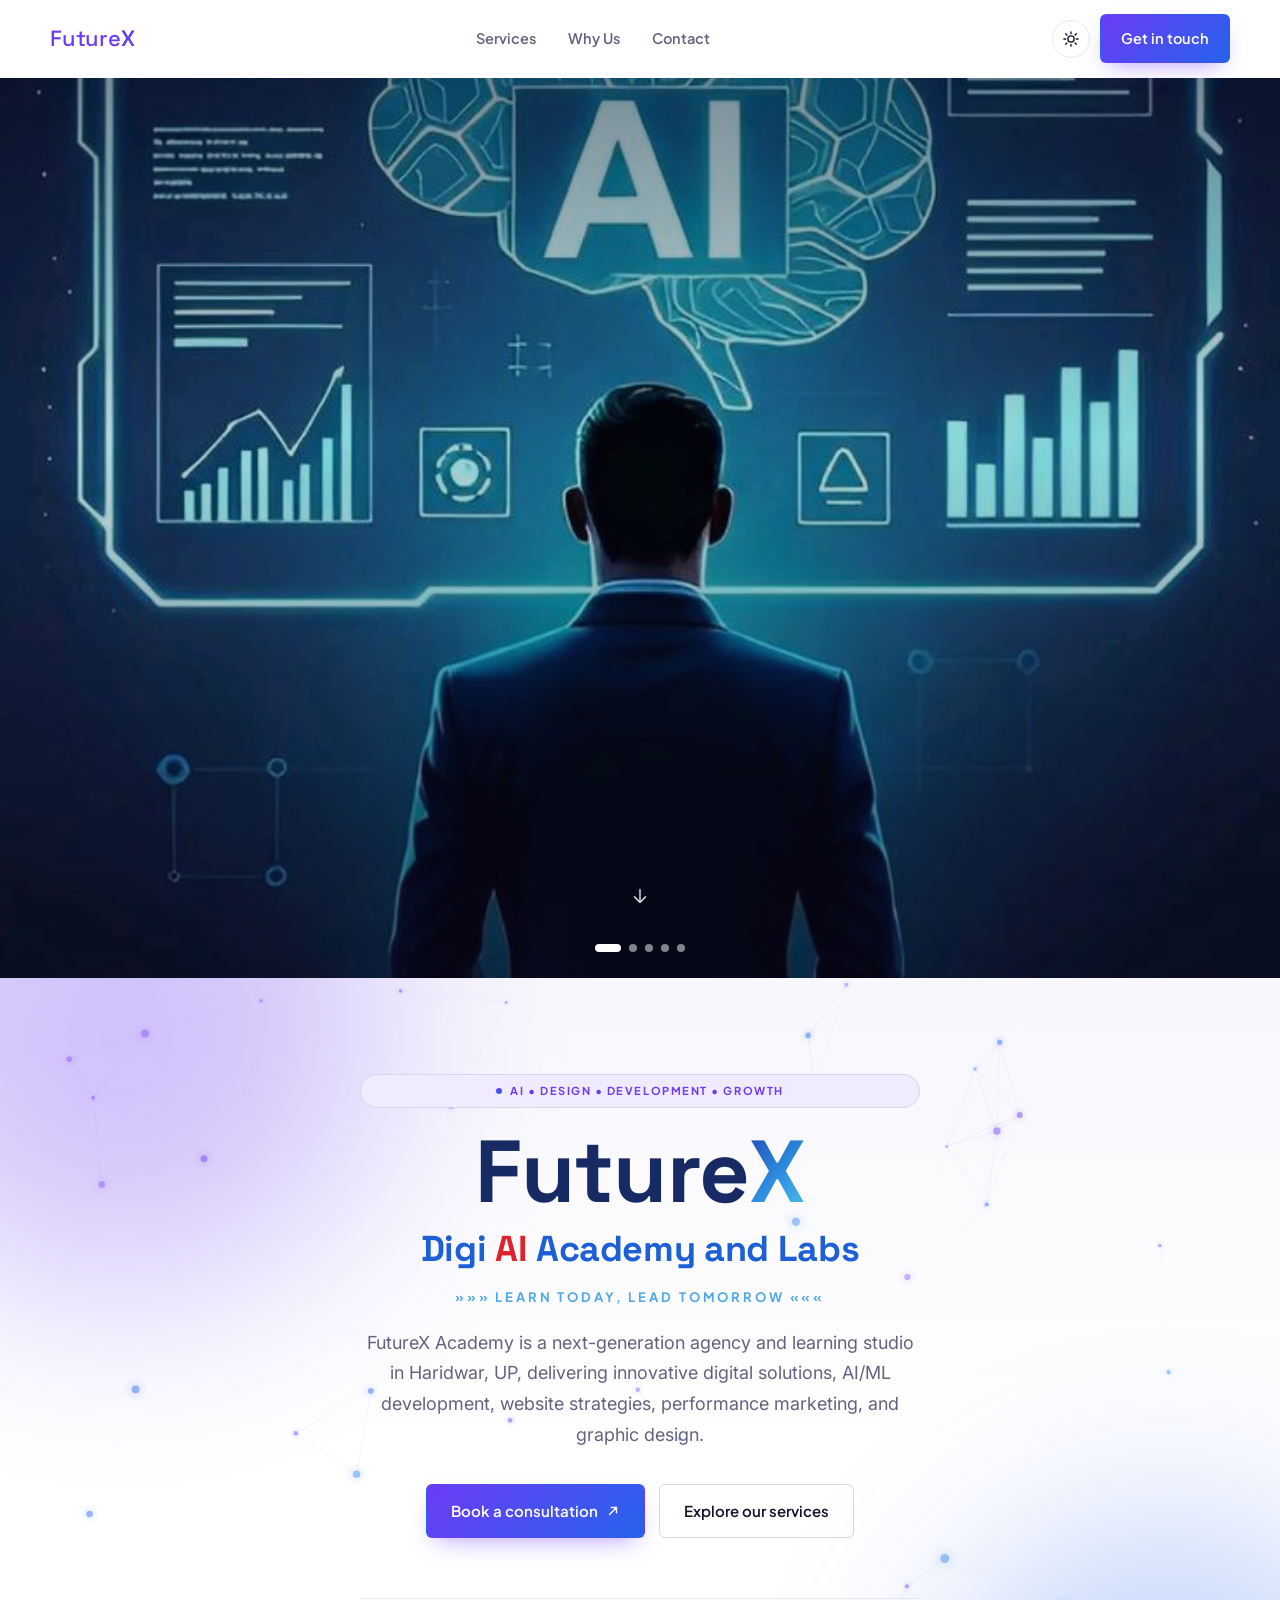
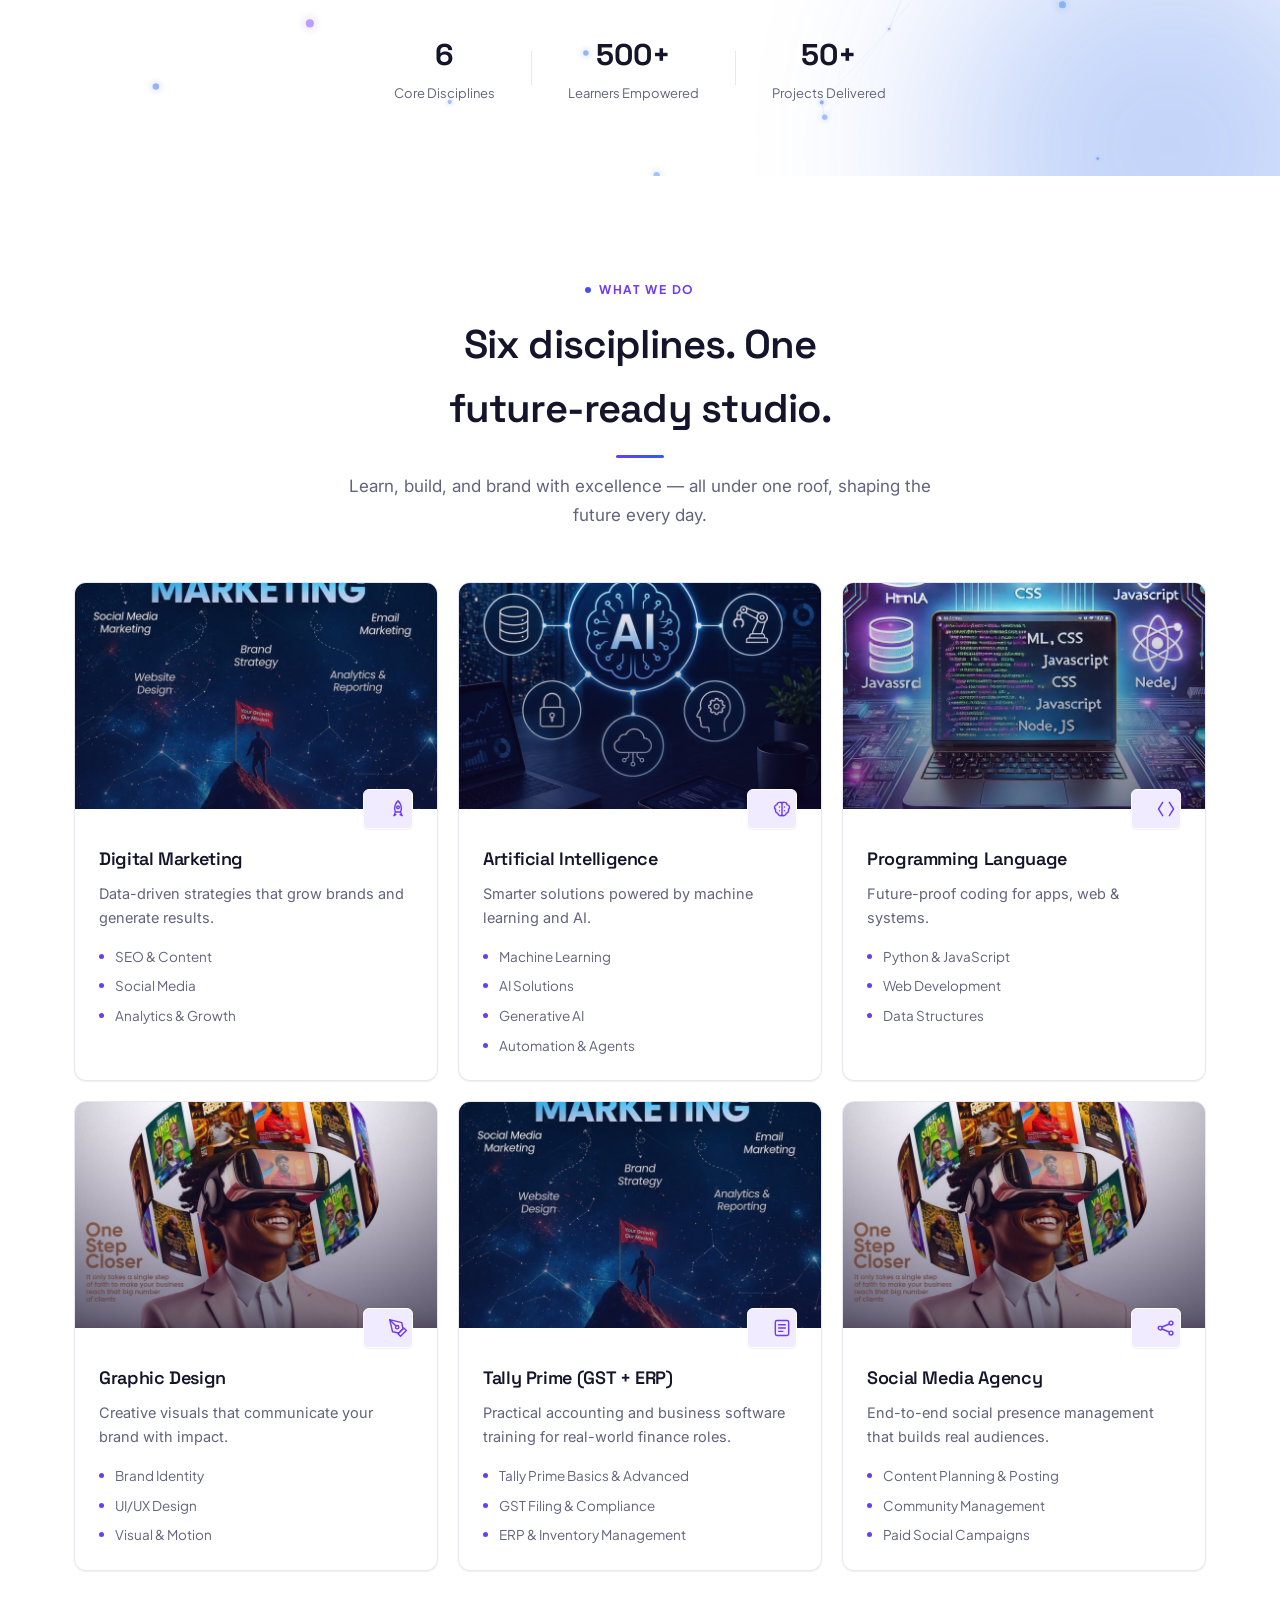
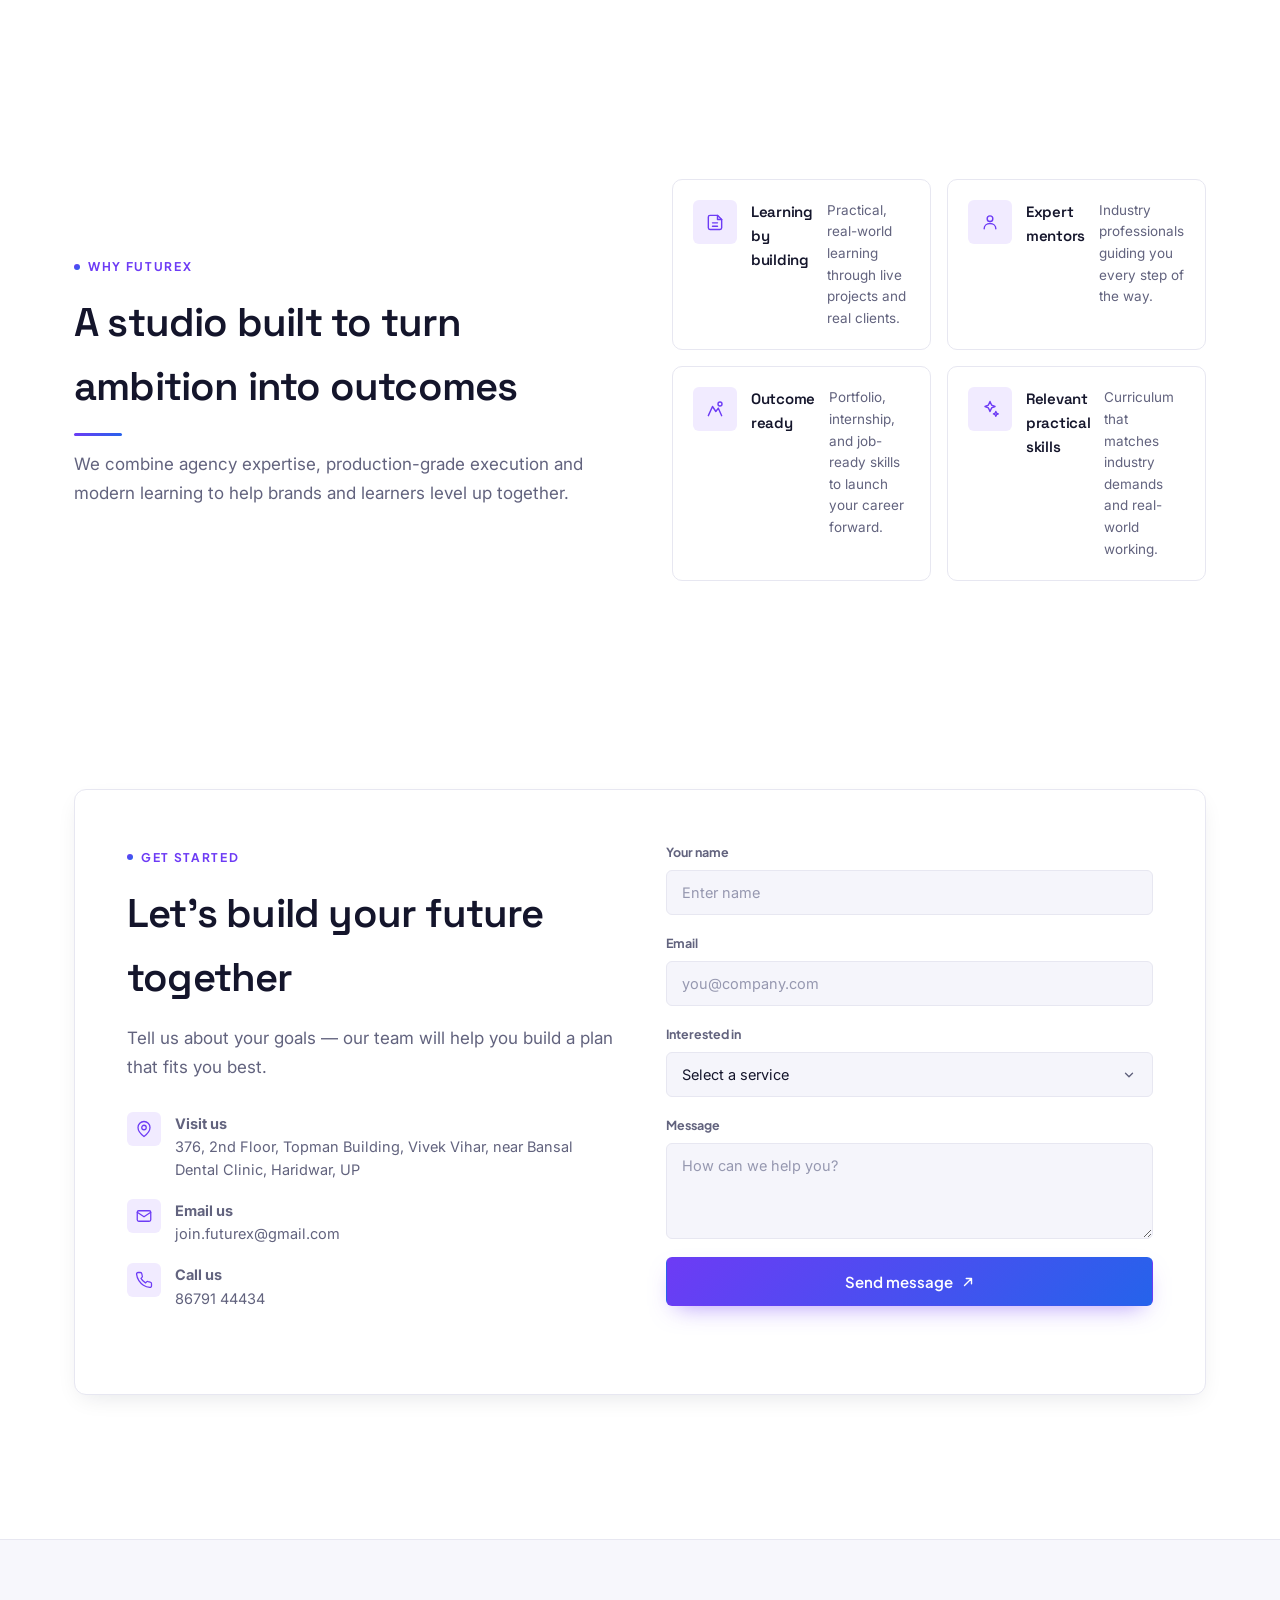
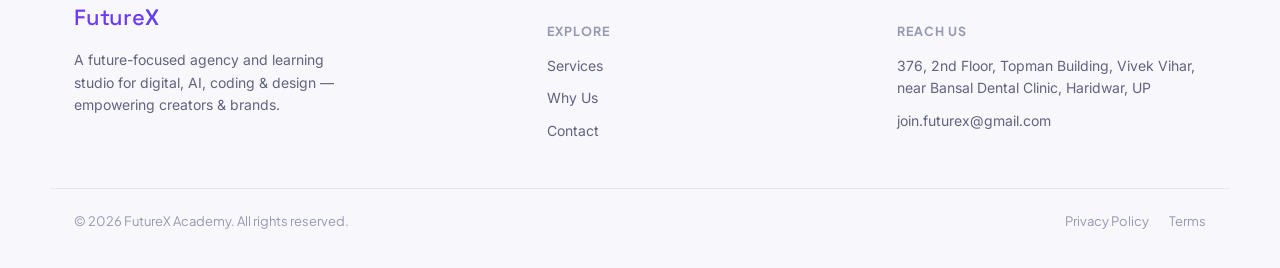
==== index.html @ b79453dd "dd" ====
<!DOCTYPE html>
<html lang="en">
<head>
<meta charset="UTF-8">
<meta name="viewport" content="width=device-width, initial-scale=1.0">
<title>FutureXacademy — Digital, AI &amp; Design Studio in Haridwar</title>
<meta name="description" content="FutureX Academy is a next-generation agency and learning studio in Haridwar, UP, delivering innovative digital solutions, AI/ML development, website strategies, performance marketing, and graphic design.">
<meta name="theme-color" content="#FFFFFF">

<link rel="preconnect" href="https://fonts.googleapis.com">
<link rel="preconnect" href="https://fonts.gstatic.com" crossorigin>
<link href="https://fonts.googleapis.com/css2?family=Space+Grotesk:wght@500;600;700&family=Inter:wght@400;500;600&family=Plus+Jakarta+Sans:wght@500;600;700&display=swap" rel="stylesheet">

<link rel="stylesheet" href="assets/css/style.css">
<link rel="icon" href="data:,">
</head>
<body>

<a class="skip-link" href="#main">Skip to content</a>

<!-- ===================== NAVBAR ===================== -->
<header class="nav" id="nav">
  <div class="nav__inner">
    <a href="#" class="nav__brand">
      <span class="brand-word"><span class="brand-word__future">Future</span><span class="brand-word__x">X</span></span>
    </a>

    <nav class="nav__links" aria-label="Primary">
      <a href="#services">Services</a>
      <a href="#why-us">Why Us</a>
      <a href="#contact">Contact</a>
    </nav>

    <div class="nav__actions">
      <button class="theme-toggle" id="themeToggle" type="button" aria-label="Toggle dark mode" aria-pressed="false">
        <svg class="icon-sun" viewBox="0 0 24 24" width="18" height="18" fill="none" stroke="currentColor" stroke-width="1.8" stroke-linecap="round" stroke-linejoin="round"><circle cx="12" cy="12" r="4.2"/><path d="M12 2.5v2.4M12 19.1v2.4M4.9 4.9l1.7 1.7M17.4 17.4l1.7 1.7M2.5 12h2.4M19.1 12h2.4M4.9 19.1l1.7-1.7M17.4 6.6l1.7-1.7"/></svg>
        <svg class="icon-moon" viewBox="0 0 24 24" width="18" height="18" fill="none" stroke="currentColor" stroke-width="1.8" stroke-linecap="round" stroke-linejoin="round"><path d="M20 14.5A8.5 8.5 0 1 1 9.5 4a6.8 6.8 0 0 0 10.5 10.5z"/></svg>
      </button>
      <a href="#contact" class="btn btn--primary btn--magnetic">Get in touch</a>
    </div>

    <button class="nav__toggle" id="navToggle" aria-label="Open menu" aria-expanded="false" aria-controls="navMobile">
      <span></span><span></span><span></span>
    </button>
  </div>

  <div class="nav__mobile" id="navMobile">
    <a href="#services">Services</a>
    <a href="#why-us">Why Us</a>
    <a href="#contact">Contact</a>
    <a href="#contact" class="btn btn--primary" style="justify-content:center;margin-top:8px;">Get in touch</a>
  </div>
</header>

<main id="main">

  <!-- ===================== FULL-PAGE PHOTO SLIDESHOW ===================== -->
  <!-- To add/change photos: just drop image files into
       assets/images/slideshow-1920x1080-16x9/ named 1.jpg, 2.jpg, 3.jpg ...
       (numbered in order, no gaps). Landscape photos, ~1920x1080 (16:9),
       under ~500KB each work best. No code changes needed. -->
  <section class="fullpage-slideshow" id="fullpageSlideshow" aria-label="FutureX showcase">
    <div class="fullpage-slideshow__track" id="slideshowTrack"></div>
    <div class="fullpage-slideshow__overlay"></div>
    <div class="fullpage-slideshow__dots" id="slideshowDots"></div>
    <div class="fullpage-slideshow__scroll" aria-hidden="true">
      <svg viewBox="0 0 24 24" width="22" height="22" fill="none" stroke="currentColor" stroke-width="1.7" stroke-linecap="round" stroke-linejoin="round"><path d="M12 5v14M6 13l6 6 6-6"/></svg>
    </div>
  </section>

  <!-- ===================== HERO ===================== -->
  <section class="hero">
    <canvas id="constellation" class="hero__canvas" aria-hidden="true"></canvas>
    <div class="hero__glow hero__glow--1" aria-hidden="true"></div>
    <div class="hero__glow hero__glow--2" aria-hidden="true"></div>

    <div class="hero__inner reveal">
      <p class="eyebrow eyebrow--pill"><span class="eyebrow__dot"></span> AI &bull; DESIGN &bull; DEVELOPMENT &bull; GROWTH</p>
      <h1 class="hero__title">
        <span class="hero__brand brand-word"><span class="brand-word__future">Future</span><span class="brand-word__x">X</span></span>
        <span class="hero__tagline-main">Digi <span class="tag-ai">AI</span> Academy and Labs</span>
        <span class="hero__tagline-sub">&raquo;&raquo;&raquo; Learn Today, Lead Tomorrow &laquo;&laquo;&laquo;</span>
      </h1>
      <p class="hero__sub">
        FutureX Academy is a next-generation agency and learning studio in Haridwar, UP,
        delivering innovative digital solutions, AI/ML development, website strategies,
        performance marketing, and graphic design.
      </p>

      <div class="hero__actions">
        <a href="#contact" class="btn btn--primary btn--lg btn--magnetic">
          <span>Book a consultation</span>
          <svg viewBox="0 0 16 16" width="14" height="14"><path d="M4 12L12 4M6 4h6v6" stroke="currentColor" stroke-width="1.6" fill="none" stroke-linecap="round" stroke-linejoin="round"/></svg>
        </a>
        <a href="#services" class="btn btn--outline btn--lg">Explore our services</a>
      </div>

      <div class="hero__stats">
        <div class="stat">
          <span class="stat__num" data-count="6">0</span>
          <span class="stat__label">Core Disciplines</span>
        </div>
        <div class="stat__divider" aria-hidden="true"></div>
        <div class="stat">
          <span class="stat__num" data-count="500" data-suffix="+">0</span>
          <span class="stat__label">Learners Empowered</span>
        </div>
        <div class="stat__divider" aria-hidden="true"></div>
        <div class="stat">
          <span class="stat__num" data-count="50" data-suffix="+">0</span>
          <span class="stat__label">Projects Delivered</span>
        </div>
      </div>
    </div>

  </section>

  <!-- ===================== SERVICES / DISCIPLINES ===================== -->
  <section class="section" id="services">
    <div class="section__head reveal">
      <p class="eyebrow eyebrow--center"><span class="eyebrow__dot"></span> What we do</p>
      <h2 class="section__title">Six disciplines. One<br>future-ready studio.<span class="accent-bar" style="margin-left:auto;margin-right:auto;"></span></h2>
      <p class="section__sub">Learn, build, and brand with excellence — all under one roof, shaping the future every day.</p>
    </div>

    <div class="grid grid--6" id="disciplineGrid">
      <article class="card reveal" style="--d:0">
        <div class="card__art"><img src="assets/images/site-photos/card-digital-marketing-16x10.jpg" alt="Digital marketing campaign visual" loading="lazy"></div>
        <div class="card__icon" style="--tint:#7B5CFF1f;--ic:#B6A6FF">
          <svg viewBox="0 0 24 24" width="20" height="20" fill="none" stroke="currentColor" stroke-width="1.7" stroke-linecap="round" stroke-linejoin="round"><path d="M12 2c2.5 2.5 4 5.7 4 9.5 0 2-1 4-1 4l-6 0s-1-2-1-4c0-3.8 1.5-7 4-9.5z"/><circle cx="12" cy="10" r="1.6"/><path d="M9 15.5 7 20l2.5-1.2M15 15.5l2 4.5-2.5-1.2"/></svg>
        </div>
        <h3>Digital Marketing</h3>
        <p>Data-driven strategies that grow brands and generate results.</p>
        <ul class="card__list">
          <li>SEO &amp; Content</li>
          <li>Social Media</li>
          <li>Analytics &amp; Growth</li>
        </ul>
      </article>

      <article class="card reveal" style="--d:1">
        <div class="card__art"><img src="assets/images/site-photos/card-ai-16x10.jpg" alt="Artificial intelligence visual" loading="lazy"></div>
        <div class="card__icon" style="--tint:#7B5CFF1f;--ic:#B6A6FF">
          <svg viewBox="0 0 24 24" width="20" height="20" fill="none" stroke="currentColor" stroke-width="1.7" stroke-linecap="round" stroke-linejoin="round"><path d="M9 4a3 3 0 0 0-3 3 3 3 0 0 0-1.5 5.6A3 3 0 0 0 7 17a3 3 0 0 0 5 2.2A3 3 0 0 0 17 17a3 3 0 0 0 2.5-4.4A3 3 0 0 0 18 7a3 3 0 0 0-3-3 2.9 2.9 0 0 0-3 1 2.9 2.9 0 0 0-3-1z"/><path d="M9 9.5h.01M15 9.5h.01M9 14h.01M15 14h.01M12 4v16"/></svg>
        </div>
        <h3>Artificial Intelligence</h3>
        <p>Smarter solutions powered by machine learning and AI.</p>
        <ul class="card__list">
          <li>Machine Learning</li>
          <li>AI Solutions</li>
          <li>Generative AI</li>
          <li>Automation &amp; Agents</li>
        </ul>
      </article>

      <article class="card reveal" style="--d:2">
        <div class="card__art"><img src="assets/images/site-photos/card-programming-16x10.jpg" alt="Programming and code visual" loading="lazy"></div>
        <div class="card__icon" style="--tint:#7B5CFF1f;--ic:#B6A6FF">
          <svg viewBox="0 0 24 24" width="20" height="20" fill="none" stroke="currentColor" stroke-width="1.7" stroke-linecap="round" stroke-linejoin="round"><path d="M8 4L3 12l5 8M16 4l5 8-5 8"/></svg>
        </div>
        <h3>Programming Language</h3>
        <p>Future-proof coding for apps, web &amp; systems.</p>
        <ul class="card__list">
          <li>Python &amp; JavaScript</li>
          <li>Web Development</li>
          <li>Data Structures</li>
        </ul>
      </article>

      <article class="card reveal" style="--d:3">
        <div class="card__art"><img src="assets/images/site-photos/card-graphic-design-16x10.jpg" alt="Graphic design poster visual" loading="lazy"></div>
        <div class="card__icon" style="--tint:#7B5CFF1f;--ic:#B6A6FF">
          <svg viewBox="0 0 24 24" width="20" height="20" fill="none" stroke="currentColor" stroke-width="1.7" stroke-linecap="round" stroke-linejoin="round"><path d="M12 19l7-7 3 3-7 7-3-3z"/><path d="M18 13l-1.5-7.5L2 2l3.5 14.5L13 18l5-5z"/><path d="M2 2l7.6 7.6"/><circle cx="11" cy="11" r="2"/></svg>
        </div>
        <h3>Graphic Design</h3>
        <p>Creative visuals that communicate your brand with impact.</p>
        <ul class="card__list">
          <li>Brand Identity</li>
          <li>UI/UX Design</li>
          <li>Visual &amp; Motion</li>
        </ul>
      </article>

      <article class="card reveal" style="--d:4">
        <div class="card__art"><img src="assets/images/site-photos/card-tally-16x10.jpg" alt="Tally Prime accounting software visual" loading="lazy"></div>
        <div class="card__icon" style="--tint:#7B5CFF1f;--ic:#B6A6FF">
          <svg viewBox="0 0 24 24" width="20" height="20" fill="none" stroke="currentColor" stroke-width="1.7" stroke-linecap="round" stroke-linejoin="round"><rect x="4" y="3" width="16" height="18" rx="2"/><path d="M8 8h8M8 12h8M8 16h5"/></svg>
        </div>
        <h3>Tally Prime (GST + ERP)</h3>
        <p>Practical accounting and business software training for real-world finance roles.</p>
        <ul class="card__list">
          <li>Tally Prime Basics &amp; Advanced</li>
          <li>GST Filing &amp; Compliance</li>
          <li>ERP &amp; Inventory Management</li>
        </ul>
      </article>

      <article class="card reveal" style="--d:5">
        <div class="card__art"><img src="assets/images/site-photos/card-social-media-16x10.jpg" alt="Social media management visual" loading="lazy"></div>
        <div class="card__icon" style="--tint:#7B5CFF1f;--ic:#B6A6FF">
          <svg viewBox="0 0 24 24" width="20" height="20" fill="none" stroke="currentColor" stroke-width="1.7" stroke-linecap="round" stroke-linejoin="round"><circle cx="5" cy="12" r="2.3"/><circle cx="18" cy="6" r="2.3"/><circle cx="18" cy="18" r="2.3"/><path d="M7 10.8l9-3.6M7 13.2l9 3.6"/></svg>
        </div>
        <h3>Social Media Agency</h3>
        <p>End-to-end social presence management that builds real audiences.</p>
        <ul class="card__list">
          <li>Content Planning &amp; Posting</li>
          <li>Community Management</li>
          <li>Paid Social Campaigns</li>
        </ul>
      </article>
    </div>
  </section>

  <!-- ===================== WHY US ===================== -->
  <section class="section section--split" id="why-us">
    <div class="split__text reveal">
      <p class="eyebrow"><span class="eyebrow__dot"></span> Why FutureX</p>
      <h2 class="section__title">A studio built to turn ambition into outcomes<span class="accent-bar"></span></h2>
      <p class="section__sub">
        We combine agency expertise, production-grade execution and modern
        learning to help brands and learners level up together.
      </p>
    </div>

    <div class="split__grid">
      <div class="mini-card reveal" style="--d:0">
        <div class="mini-card__icon">
          <svg viewBox="0 0 24 24" width="20" height="20" fill="none" stroke="currentColor" stroke-width="1.7" stroke-linecap="round" stroke-linejoin="round"><path d="M4 19V6a2 2 0 0 1 2-2h9l5 5v10a2 2 0 0 1-2 2H6a2 2 0 0 1-2-2z"/><path d="M15 4v5h5M9 13h6M9 17h6"/></svg>
        </div>
        <h4>Learning by building</h4>
        <p>Practical, real-world learning through live projects and real clients.</p>
      </div>
      <div class="mini-card reveal" style="--d:1">
        <div class="mini-card__icon">
          <svg viewBox="0 0 24 24" width="20" height="20" fill="none" stroke="currentColor" stroke-width="1.7" stroke-linecap="round" stroke-linejoin="round"><circle cx="12" cy="8" r="3.4"/><path d="M5 20c0-3.6 3-6.2 7-6.2s7 2.6 7 6.2"/></svg>
        </div>
        <h4>Expert mentors</h4>
        <p>Industry professionals guiding you every step of the way.</p>
      </div>
      <div class="mini-card reveal" style="--d:2">
        <div class="mini-card__icon">
          <svg viewBox="0 0 24 24" width="20" height="20" fill="none" stroke="currentColor" stroke-width="1.7" stroke-linecap="round" stroke-linejoin="round"><path d="M4 20l5-11 4 6 3-4 4 9"/><circle cx="18" cy="6" r="2.4"/></svg>
        </div>
        <h4>Outcome ready</h4>
        <p>Portfolio, internship, and job-ready skills to launch your career forward.</p>
      </div>
      <div class="mini-card reveal" style="--d:3">
        <div class="mini-card__icon">
          <svg viewBox="0 0 24 24" width="20" height="20" fill="none" stroke="currentColor" stroke-width="1.7" stroke-linecap="round" stroke-linejoin="round"><path d="M12 3l1.9 4.3L18 9l-4.1 1.7L12 15l-1.9-4.3L6 9l4.1-1.7L12 3z"/><path d="M19 15l.9 2 2 .9-2 .9-.9 2-.9-2-2-.9 2-.9.9-2z"/></svg>
        </div>
        <h4>Relevant practical skills</h4>
        <p>Curriculum that matches industry demands and real-world working.</p>
      </div>
    </div>
  </section>

  <!-- ===================== CONTACT ===================== -->
  <section class="section contact" id="contact">
    <div class="contact__panel reveal">
      <div class="contact__info">
        <p class="eyebrow"><span class="eyebrow__dot"></span> Get started</p>
        <h2 class="section__title">Let's build your future together</h2>
        <p class="section__sub">Tell us about your goals — our team will help you build a plan that fits you best.</p>

        <ul class="contact__list">
          <li>
            <span class="contact__ic"><svg viewBox="0 0 24 24" width="18" height="18" fill="none" stroke="currentColor" stroke-width="1.7" stroke-linecap="round" stroke-linejoin="round"><path d="M20 10c0 6-8 12-8 12s-8-6-8-12a8 8 0 0 1 16 0z"/><circle cx="12" cy="10" r="3"/></svg></span>
            <span><strong>Visit us</strong><br>376, 2nd Floor, Topman Building, Vivek Vihar, near Bansal Dental Clinic, Haridwar, UP</span>
          </li>
          <li>
            <span class="contact__ic"><svg viewBox="0 0 24 24" width="18" height="18" fill="none" stroke="currentColor" stroke-width="1.7" stroke-linecap="round" stroke-linejoin="round"><rect x="3" y="5" width="18" height="14" rx="2"/><path d="M3 7l9 6 9-6"/></svg></span>
            <span><strong>Email us</strong><br><a href="mailto:join.futurex@gmail.com">join.futurex@gmail.com</a></span>
          </li>
          <li>
            <span class="contact__ic"><svg viewBox="0 0 24 24" width="18" height="18" fill="none" stroke="currentColor" stroke-width="1.7" stroke-linecap="round" stroke-linejoin="round"><path d="M22 16.9v3a2 2 0 0 1-2.2 2 19.8 19.8 0 0 1-8.6-3 19.5 19.5 0 0 1-6-6A19.8 19.8 0 0 1 2.1 4.2 2 2 0 0 1 4.1 2h3a2 2 0 0 1 2 1.7c.1.9.3 1.8.6 2.7a2 2 0 0 1-.4 2.1L8 9.9a16 16 0 0 0 6 6l1.4-1.4a2 2 0 0 1 2.1-.4c.9.3 1.8.5 2.7.6a2 2 0 0 1 1.8 2z"/></svg></span>
            <span><strong>Call us</strong><br><a href="tel:+918679144434">86791 44434</a></span>
          </li>
        </ul>
      </div>

      <form class="contact__form" id="contactForm" novalidate>
        <div class="field">
          <label for="f-name">Your name</label>
          <input type="text" id="f-name" name="name" placeholder="Enter name" required autocomplete="name">
          <span class="field__err">Please enter your name</span>
        </div>
        <div class="field">
          <label for="f-email">Email</label>
          <input type="email" id="f-email" name="email" placeholder="you@company.com" required autocomplete="email">
          <span class="field__err">Enter a valid email</span>
        </div>
        <div class="field">
          <label for="f-interest">Interested in</label>
          <select id="f-interest" name="interest" required>
            <option value="" disabled selected>Select a service</option>
            <option>Digital Marketing</option>
            <option>Artificial Intelligence</option>
            <option>Programming Language</option>
            <option>Graphic Design</option>
            <option>Something else</option>
          </select>
          <span class="field__err">Please select an option</span>
        </div>
        <div class="field">
          <label for="f-message">Message</label>
          <textarea id="f-message" name="message" rows="4" placeholder="How can we help you?" required></textarea>
          <span class="field__err">Tell us a little about your goals</span>
        </div>

        <button type="submit" class="btn btn--primary btn--lg btn--block btn--magnetic" id="submitBtn">
          <span class="btn__label">Send message</span>
          <svg class="btn__arrow" viewBox="0 0 16 16" width="14" height="14"><path d="M4 12L12 4M6 4h6v6" stroke="currentColor" stroke-width="1.6" fill="none" stroke-linecap="round" stroke-linejoin="round"/></svg>
          <svg class="btn__spinner" viewBox="0 0 24 24" width="18" height="18"><circle cx="12" cy="12" r="9" fill="none" stroke="currentColor" stroke-width="2.5" stroke-linecap="round" stroke-dasharray="40 60"/></svg>
        </button>
        <p class="form__status" id="formStatus" role="status" aria-live="polite"></p>
      </form>
    </div>
  </section>

</main>

<!-- ===================== FOOTER ===================== -->
<footer class="footer">
  <div class="footer__inner">
    <div class="footer__brand">
      <a href="#" class="nav__brand">
          <span class="brand-word"><span class="brand-word__future">Future</span><span class="brand-word__x">X</span></span>
      </a>
      <p>A future-focused agency and learning studio for digital, AI, coding &amp; design — empowering creators &amp; brands.</p>
    </div>

    <div class="footer__col">
      <h5>Explore</h5>
      <a href="#services">Services</a>
      <a href="#why-us">Why Us</a>
      <a href="#contact">Contact</a>
    </div>

    <div class="footer__col">
      <h5>Reach us</h5>
      <p>376, 2nd Floor, Topman Building, Vivek Vihar, near Bansal Dental Clinic, Haridwar, UP</p>
      <a href="mailto:join.futurex@gmail.com">join.futurex@gmail.com</a>
    </div>
  </div>

  <div class="footer__bottom">
    <span>&copy; 2026 FutureX Academy. All rights reserved.</span>
    <div class="footer__legal">
      <a href="#">Privacy Policy</a>
      <a href="#">Terms</a>
    </div>
  </div>
</footer>

<script src="assets/js/main.js" defer></script>
</body>
</html>
---- assets/css/style.css ----
/* =========================================================
   FutureX Academy — Design tokens (Light / Purple / Blue)
   ========================================================= */
:root{
  --bg: #FFFFFF;
  --bg-soft: #F7F7FC;
  --ink: #14152B;
  --surface: #FFFFFF;
  --surface-soft: #F5F5FB;
  --border: #E7E7F1;
  --border-hi: #D6D5EC;

  --violet: #6D3BF5;
  --violet-dark: #5327D6;
  --violet-tint: #F1EBFF;
  --azure: #2563EB;
  --azure-tint: #EAF1FF;

  --text: #14152B;
  --text-mute: #62637E;
  --text-faint: #9698B0;

  --grad-brand: linear-gradient(135deg, var(--violet) 0%, var(--azure) 100%);
  --grad-text: linear-gradient(90deg, var(--violet-dark) 0%, var(--violet) 45%, var(--azure) 100%);

  --font-display: "Space Grotesk", "Inter", sans-serif;
  --font-body: "Inter", sans-serif;
  --font-ui: "Plus Jakarta Sans", sans-serif;

  --radius-sm: 6px;
  --radius-md: 10px;
  --radius-lg: 12px;

  --ease: cubic-bezier(.16,.8,.24,1);
  --container: 1180px;

  --shadow-sm: 0 1px 2px rgba(20,21,43,0.04), 0 1px 1px rgba(20,21,43,0.03);
  --shadow-md: 0 8px 24px -8px rgba(20,21,43,0.12);
  --shadow-lg: 0 24px 60px -20px rgba(93,42,220,0.22);
}

/* =========================================================
   Dark mode — soft charcoal/navy palette
   Toggled by adding data-theme="dark" to <html> via JS.
   Resets to light on every new visit (no saved preference).
   ========================================================= */
html[data-theme="dark"]{
  --bg: #14151F;
  --bg-soft: #191B27;
  --ink: #F2F2F7;
  --surface: #1B1D2A;
  --surface-soft: #20222F;
  --border: #2C2E3F;
  --border-hi: #3A3D54;

  --violet-tint: #6D3BF52a;
  --azure-tint: #2563EB22;

  --text: #F2F2F7;
  --text-mute: #A7A8C0;
  --text-faint: #74758F;

  --shadow-sm: 0 1px 2px rgba(0,0,0,0.28), 0 1px 1px rgba(0,0,0,0.2);
  --shadow-md: 0 8px 24px -8px rgba(0,0,0,0.45);
  --shadow-lg: 0 24px 60px -20px rgba(0,0,0,0.6);
}
html[data-theme="dark"] body{ background: var(--bg); }
html[data-theme="dark"] .nav{ background: rgba(20,21,31,0.82); }
html[data-theme="dark"] .nav.is-scrolled{ background: rgba(20,21,31,0.94); }
html, body{ transition: background-color .35s ease, color .35s ease; }
html[data-theme="dark"] .card__art::after{ background: linear-gradient(180deg, rgba(109,59,245,0.10), rgba(0,0,0,0.6)); }
html[data-theme="dark"] .btn--outline{ color: var(--ink); border-color: var(--border-hi); }

*,*::before,*::after{ box-sizing: border-box; }
html{ scroll-behavior: smooth; }
@media (prefers-reduced-motion: reduce){
  html{ scroll-behavior: auto; }
  *{ animation-duration: 0.001ms !important; animation-iteration-count: 1 !important; transition-duration: 0.001ms !important; }
}

body{
  margin:0;
  background: var(--bg);
  color: var(--text);
  font-family: var(--font-body);
  font-size: 16px;
  line-height: 1.6;
  -webkit-font-smoothing: antialiased;
  overflow-x: hidden;
}

h1,h2,h3,h4{ font-family: var(--font-display); margin:0; font-weight: 600; letter-spacing: -0.02em; }
p{ margin:0; }
a{ color: inherit; text-decoration: none; }
ul{ margin:0; padding:0; list-style:none; }
img{ max-width:100%; display:block; }
button{ font-family: inherit; }

::selection{ background: var(--violet); color:#fff; }
:focus-visible{ outline: 2px solid var(--violet); outline-offset: 3px; border-radius: 4px; }

.skip-link{
  position:absolute; left:-999px; top:0; z-index:999;
  background:var(--violet); color:#fff; padding:10px 16px; border-radius: 0 0 8px 0;
}
.skip-link:focus{ left:0; }

.text-gradient{
  background: var(--grad-text);
  -webkit-background-clip:text; background-clip:text; color:transparent;
}

/* =========================================================
   Layout helpers
   ========================================================= */
.section{ max-width: var(--container); margin: 0 auto; padding: 104px 24px; }
.section--split{ display:grid; grid-template-columns: 1fr 1fr; gap: 64px; align-items:center; }
.section__head{ max-width: 620px; margin: 0 auto 52px; text-align:center; }
.section__title{ font-size: clamp(28px, 3.4vw, 40px); margin-top: 14px; color: var(--ink); }
.section__sub{ color: var(--text-mute); font-size: 17px; margin-top: 14px; line-height:1.7; }

.eyebrow{
  display:inline-flex; align-items:center; gap:8px;
  font-family: var(--font-ui); font-size: 12px; font-weight:700;
  letter-spacing: 0.14em; text-transform: uppercase; color: var(--violet);
}
.eyebrow--center{ display:flex; justify-content:center; }
.eyebrow--pill{
  border: 1px solid var(--border-hi); background: var(--violet-tint);
  padding: 7px 16px; border-radius: 999px; font-size: 11px;
}
.eyebrow__dot{ width:6px; height:6px; border-radius:50%; background: var(--grad-brand); }

.grid{ display:grid; gap: 20px; }
.grid--4{ grid-template-columns: repeat(4, 1fr); }
.grid--6{ grid-template-columns: repeat(3, 1fr); }

.accent-bar{
  display:block; width:48px; height:3px; margin-top:14px; border-radius:99px;
  background: var(--grad-brand);
}

/* =========================================================
   Buttons
   ========================================================= */
.btn{
  --pad-y: 12px; --pad-x: 20px;
  display:inline-flex; align-items:center; justify-content:center; gap:8px;
  font-family: var(--font-ui); font-weight:600; font-size: 14.5px;
  padding: var(--pad-y) var(--pad-x);
  border-radius: var(--radius-sm);
  border: 1px solid transparent;
  cursor:pointer;
  transition: transform .25s var(--ease), box-shadow .25s var(--ease), background .2s ease, border-color .2s ease, color .2s ease;
  white-space: nowrap;
}
.btn--lg{ --pad-y:14px; --pad-x:24px; font-size:15px; }
.btn--block{ width:100%; }
.btn--primary{
  background: var(--grad-brand); color:#fff;
  box-shadow: 0 10px 24px -10px rgba(109,59,245,.55);
}
.btn--primary:hover{ transform: translateY(-2px); box-shadow: 0 16px 30px -10px rgba(109,59,245,.65); }
.btn--outline{ background: transparent; color: var(--ink); border-color: var(--border-hi); }
.btn--outline:hover{ border-color: var(--violet); background: var(--violet-tint); color: var(--violet-dark); }
.btn--ghost{ color: var(--text-mute); }
.btn--magnetic{ will-change: transform; }

/* =========================================================
   Navbar
   ========================================================= */
.nav{
  position: sticky; top:0; z-index: 100;
  padding: 14px 24px; background: rgba(255,255,255,0.85);
  backdrop-filter: blur(14px) saturate(160%); -webkit-backdrop-filter: blur(14px) saturate(160%);
  border-bottom: 1px solid transparent; transition: border-color .3s ease, box-shadow .3s ease, padding .3s ease;
}
.nav.is-scrolled{ border-bottom-color: var(--border); box-shadow: var(--shadow-sm); padding: 10px 24px; }
.nav__inner{ max-width: var(--container); margin:0 auto; display:flex; align-items:center; justify-content:space-between; gap: 24px; }
.nav__brand{ display:flex; align-items:center; gap:10px; font-family: var(--font-display); font-weight:700; font-size: 17px; color: var(--ink); }
.nav__brand span{ color: var(--violet); font-weight:500; }
.nav__mark{
  width:30px; height:30px; border-radius: 8px; display:grid; place-items:center;
  background: var(--grad-brand); color:#fff; font-family: var(--font-display); font-weight:700; font-size:15px; flex-shrink:0;
}
.nav__links{ display:flex; gap: 32px; font-family: var(--font-ui); font-size: 14.5px; font-weight:600; color: var(--text-mute); }
.nav__links a{ position:relative; transition: color .2s ease; }
.nav__links a::after{
  content:""; position:absolute; left:0; right:0; bottom:-6px; height:2px;
  background: var(--grad-brand); transform: scaleX(0); transform-origin:left; transition: transform .3s var(--ease); border-radius: 2px;
}
.nav__links a:hover{ color: var(--ink); }
.nav__links a:hover::after{ transform: scaleX(1); }
.nav__actions{ display:flex; align-items:center; gap:10px; }
.theme-toggle{
  display:grid; place-items:center; width:38px; height:38px; border-radius: 50%;
  border: 1px solid var(--border); background: var(--surface); color: var(--ink);
  cursor:pointer; flex-shrink:0; transition: border-color .2s ease, background .2s ease, transform .2s ease;
}
.theme-toggle:hover{ border-color: var(--border-hi); transform: translateY(-1px); }
.theme-toggle svg{ display:block; }
.theme-toggle .icon-moon{ display:none; }
html[data-theme="dark"] .theme-toggle .icon-sun{ display:none; }
html[data-theme="dark"] .theme-toggle .icon-moon{ display:block; }
.nav__toggle{
  display:none; background:none; border:none; width:44px; height:44px; cursor:pointer;
  flex-direction:column; align-items:center; justify-content:center; gap:5px;
  border-radius: var(--radius-sm); -webkit-tap-highlight-color: transparent;
}
.nav__toggle:active{ background: var(--violet-tint); }
.nav__toggle span{
  width: 20px; height:2px; background: var(--ink); border-radius:2px;
  transition: transform .3s var(--ease), opacity .2s ease, width .2s ease;
}
.nav__toggle[aria-expanded="true"] span:nth-child(1){ transform: translateY(7px) rotate(45deg); }
.nav__toggle[aria-expanded="true"] span:nth-child(2){ opacity:0; }
.nav__toggle[aria-expanded="true"] span:nth-child(3){ transform: translateY(-7px) rotate(-45deg); }

.nav__mobile{
  max-height:0; overflow:hidden; display:flex; flex-direction:column;
  transition: max-height .4s var(--ease), opacity .3s ease;
  font-family: var(--font-ui); font-weight:600; font-size:16px; opacity:0;
}
.nav__mobile a{
  padding: 16px 8px; color: var(--text); border-top: 1px solid var(--border);
  min-height: 48px; display:flex; align-items:center;
  transition: color .2s ease, background .2s ease, padding-left .2s ease;
}
.nav__mobile a:active{ background: var(--violet-tint); color: var(--violet-dark); padding-left: 14px; }
.nav__mobile.is-open{ max-height: 360px; margin-top: 14px; opacity:1; }

@media (max-width: 860px){
  .nav__links, .nav__actions .btn--ghost{ display:none; }
  .nav__toggle{ display:flex; }
}

/* =========================================================
   Navbar / footer logo (text-based, matches client's logo colors)
   ========================================================= */
.brand-word{ font-family: var(--font-display); font-weight: 800; letter-spacing: -0.01em; }
.brand-word__future{ color: #172a63; }
.brand-word__x{
  background: linear-gradient(135deg, #1c3fae 0%, #2e8fe0 55%, #56cdf0 100%);
  -webkit-background-clip: text; background-clip: text; color: transparent;
}
.nav__brand .brand-word{ font-size: 22px; }
.footer__brand .brand-word{ font-size: 22px; }

/* =========================================================
   Full-page photo slideshow
   ========================================================= */
.fullpage-slideshow{
  position: relative; width: 100%; height: 100vh; min-height: 480px;
  overflow: hidden; background: var(--ink);
}
.fullpage-slideshow__track{ position:absolute; inset:0; }
.fullpage-slideshow__slide{
  position:absolute; inset:0; width:100%; height:100%;
  background-size: cover; background-position: center; opacity:0;
  transition: opacity 1.2s ease;
}
.fullpage-slideshow__slide.is-active{ opacity:1; }
.fullpage-slideshow__overlay{
  position:absolute; inset:0; z-index:1; pointer-events:none;
  background: linear-gradient(180deg, rgba(10,6,30,.45) 0%, rgba(10,6,30,.15) 40%, rgba(10,6,30,.55) 100%);
}
.fullpage-slideshow__dots{
  position:absolute; z-index:2; left:0; right:0; bottom:26px;
  display:flex; justify-content:center; gap:8px;
}
.fullpage-slideshow__dot{
  width:8px; height:8px; border-radius:50%; border:none; padding:0; cursor:pointer;
  background: rgba(255,255,255,.5); transition: background .3s ease, width .3s ease;
}
.fullpage-slideshow__dot.is-active{ background:#fff; width:26px; border-radius:999px; }
.fullpage-slideshow__scroll{
  position:absolute; z-index:2; left:50%; bottom:64px; transform:translateX(-50%);
  color:#fff; opacity:.8; animation: bounce 2s ease-in-out infinite;
}
@keyframes bounce{ 0%,100%{ transform:translate(-50%,0);} 50%{ transform:translate(-50%,8px);} }
@media (prefers-reduced-motion: reduce){ .fullpage-slideshow__scroll{ animation:none; } .fullpage-slideshow__slide{ transition:none; } }

/* =========================================================
   Hero
   ========================================================= */
.hero{ position:relative; padding: 96px 24px 72px; overflow:hidden; display:flex; flex-direction: column; align-items:center; background: linear-gradient(180deg, var(--bg-soft) 0%, var(--bg) 60%); }
.hero__canvas{ position:absolute; inset:0; width:100%; height:100%; opacity:.55; }
.hero__glow{ position:absolute; border-radius:50%; filter: blur(100px); pointer-events:none; opacity:.28; animation: drift 14s ease-in-out infinite alternate; }
.hero__glow--1{ width:520px; height:520px; background: var(--violet); top:-200px; left:-140px; }
.hero__glow--2{ width:460px; height:460px; background: var(--azure); bottom:-200px; right:-120px; animation-delay: -6s; }
@keyframes drift{
  0%{ transform: translate(0,0) scale(1); }
  100%{ transform: translate(30px,25px) scale(1.08); }
}
@media (prefers-reduced-motion: reduce){ .hero__glow{ animation: none; } }

.hero__inner{ position:relative; z-index:2; max-width: 760px; text-align:center; }
.hero__inner .eyebrow{ justify-content:center; display:flex; }
.hero__title{ margin-top: 20px; }
.hero__brand{ display:block; font-size: clamp(48px, 8.5vw, 88px); line-height: 1; }
.hero__brand .brand-word{ font-size: inherit; }
.hero__tagline-main{
  display:block; font-family: var(--font-display); font-weight: 700;
  font-size: clamp(22px, 3.6vw, 36px); line-height: 1.2; letter-spacing: -0.01em;
  margin-top: 12px; color: #1d5fd6;
}
.hero__tagline-main .tag-ai{ color: #e0222c; }
.hero__tagline-sub{
  display:block; font-family: var(--font-ui); font-weight: 700; font-size: 13px;
  letter-spacing: .22em; text-transform: uppercase; color: #4fa8e8; margin-top: 16px;
}
@media (max-width: 560px){ .hero__tagline-sub{ letter-spacing: .12em; font-size: 11.5px; } }
.hero__sub{ color: var(--text-mute); font-size: 18px; line-height:1.7; max-width: 560px; margin: 20px auto 0; }
.hero__actions{ display:flex; gap:14px; justify-content:center; margin-top: 34px; flex-wrap:wrap; }

.hero__stats{ margin-top: 60px; display:flex; align-items:center; justify-content:center; gap: 36px; padding-top: 32px; border-top: 1px solid var(--border); width: 100%; max-width: 640px; }
.stat{ display:flex; flex-direction:column; gap:4px; }
.stat__num{ font-family: var(--font-display); font-size: 30px; font-weight:700; color: var(--ink); }
.stat__label{ font-family: var(--font-ui); font-size:13px; color: var(--text-mute); }
.stat__divider{ width:1px; height:34px; background: var(--border); }
@media (max-width:560px){ .hero__stats{ gap:20px; } .stat__divider{ display:none; } }

/* =========================================================
   Hero image slider
   ========================================================= */
.hero-slider{
  position: relative; z-index: 2; width: 100%; max-width: 1040px; margin: 52px auto 0;
  border-radius: var(--radius-lg); overflow: hidden; box-shadow: var(--shadow-lg); border: 1px solid var(--border);
}
.hero-slider__track{ position: relative; aspect-ratio: 16/8; background: var(--ink); }
.hero-slider__slide{
  position:absolute; inset:0; margin:0; opacity:0; transition: opacity .8s var(--ease);
}
.hero-slider__slide.is-active{ opacity:1; }
.hero-slider__slide img{ width:100%; height:100%; object-fit: cover; object-position: center 25%; }
.hero-slider__overlay{
  position:absolute; inset:0;
  background: linear-gradient(0deg, rgba(20,10,50,0.78) 0%, rgba(20,10,50,0.15) 45%, rgba(20,10,50,0.05) 100%);
}
.hero-slider__slide figcaption{
  position:absolute; left:28px; right:28px; bottom:22px; color:#fff; text-align:left;
  font-family: var(--font-ui);
}
.hero-slider__slide figcaption span{
  display:block; font-size:11.5px; font-weight:700; letter-spacing:.12em; text-transform:uppercase;
  color: #C9B8FF; margin-bottom:6px;
}
.hero-slider__arrow{
  position:absolute; top:50%; transform: translateY(-50%); z-index:3;
  width:38px; height:38px; border-radius: var(--radius-sm); border:none; cursor:pointer;
  background: rgba(255,255,255,0.92); color: var(--ink); display:grid; place-items:center;
  box-shadow: var(--shadow-sm); transition: background .2s ease, transform .2s ease;
}
.hero-slider__arrow:hover{ background:#fff; transform: translateY(-50%) scale(1.06); }
.hero-slider__arrow--prev{ left:16px; }
.hero-slider__arrow--next{ right:16px; }
.hero-slider__dots{ position:absolute; z-index:3; left:0; right:0; bottom:14px; display:flex; justify-content:center; gap:7px; }
.hero-slider__dot{ width:7px; height:7px; border-radius:50%; border:none; padding:0; cursor:pointer; background: rgba(255,255,255,.5); transition: background .3s ease, width .3s ease; }
.hero-slider__dot.is-active{ background:#fff; width:22px; border-radius:999px; }

@media (max-width: 720px){
  .hero-slider__track{ aspect-ratio: 4/5; }
  .hero-slider__arrow{ width:32px; height:32px; }
}

/* =========================================================
   Cards / disciplines
   ========================================================= */
.card{
  background: var(--surface); border: 1px solid var(--border); border-radius: var(--radius-lg);
  overflow: hidden; transition: transform .3s var(--ease), border-color .3s ease, box-shadow .3s ease;
  box-shadow: var(--shadow-sm);
}
.card:hover{ transform: translateY(-4px); border-color: var(--border-hi); box-shadow: var(--shadow-md); }
.card__art{ width:100%; aspect-ratio: 16/10; overflow:hidden; background: var(--surface-soft); position: relative; }
.card__art::after{ content:""; position:absolute; inset:0; background: linear-gradient(180deg, rgba(109,59,245,0.04), rgba(20,10,50,0.55)); }
.card__art img{ width:100%; height:100%; object-fit: cover; }
.card > *:not(.card__art){ padding-left:24px; padding-right:24px; }
.card__icon{
  width:40px; height:40px; border-radius: var(--radius-sm); display:grid; place-items:center;
  background: var(--violet-tint); color: var(--violet); margin: -20px 24px 16px auto; position:relative; z-index:2;
  box-shadow: var(--shadow-sm); border: 1px solid #fff;
}
.card h3{ font-size: 18px; margin-bottom: 8px; color: var(--ink); }
.card > p{ color: var(--text-mute); font-size: 14.5px; line-height:1.65; margin-bottom: 16px; }
.card__list{ display:flex; flex-direction:column; gap:8px; padding-bottom: 24px; }
.card__list li{ font-family: var(--font-ui); font-size: 13.5px; color: var(--text-mute); padding-left: 16px; position:relative; }
.card__list li::before{ content:""; position:absolute; left:0; top:8px; width:5px; height:5px; border-radius:50%; background: var(--violet); }

@media (max-width: 980px){ .grid--4{ grid-template-columns: repeat(2,1fr); } .grid--6{ grid-template-columns: repeat(2,1fr); } }
@media (max-width: 560px){ .grid--4{ grid-template-columns: 1fr; } .grid--6{ grid-template-columns: 1fr; } }

/* =========================================================
   Split / mini cards (Why FutureX)
   ========================================================= */
.split__grid{ display:grid; grid-template-columns: 1fr 1fr; gap: 16px; }
.mini-card{
  background: var(--surface); border:1px solid var(--border); border-radius: var(--radius-md);
  padding: 20px; display:flex; gap:14px; align-items:flex-start;
  transition: border-color .25s ease, transform .25s var(--ease), box-shadow .25s ease;
}
.mini-card:hover{ border-color: var(--border-hi); transform: translateY(-2px); box-shadow: var(--shadow-sm); }
.mini-card__icon{
  width:44px; height:44px; border-radius: var(--radius-sm); overflow:hidden; flex-shrink:0;
  display:grid; place-items:center; background: var(--violet-tint); color: var(--violet);
}
.mini-card h4{ font-size:15px; margin-bottom:5px; color: var(--ink); }
.mini-card p{ font-size: 13.5px; color: var(--text-mute); line-height:1.6; }

@media (max-width: 900px){ .section--split{ grid-template-columns: 1fr; } }
@media (max-width: 560px){ .split__grid{ grid-template-columns: 1fr; } .mini-card{ flex-direction:column; } }

/* =========================================================
   Contact
   ========================================================= */
.contact__panel{
  background: var(--surface); border: 1px solid var(--border); border-radius: var(--radius-lg);
  padding: 52px; display:grid; grid-template-columns: 1fr 1fr; gap: 52px; box-shadow: var(--shadow-md);
}
.contact__list{ display:flex; flex-direction:column; gap: 18px; margin-top: 30px; }
.contact__list li{ display:flex; gap:14px; align-items:flex-start; font-size:14.5px; color: var(--text-mute); }
.contact__ic{
  width:34px; height:34px; border-radius: var(--radius-sm); flex-shrink:0;
  display:grid; place-items:center; background: var(--violet-tint); color: var(--violet);
}
.contact__list a:hover{ color: var(--violet); }

.contact__form{ display:flex; flex-direction:column; gap: 18px; }
.field{ display:flex; flex-direction:column; gap:8px; }
.field label{ font-family: var(--font-ui); font-size: 12.5px; font-weight:700; color: var(--text-mute); }
.field input, .field select, .field textarea{
  width:100%; background: var(--surface-soft); border: 1px solid var(--border); border-radius: var(--radius-sm);
  color: var(--text); font-family: var(--font-body); font-size:14.5px; padding: 13px 15px;
  transition: border-color .2s ease, background .2s ease;
}
.field input::placeholder, .field textarea::placeholder{ color: var(--text-faint); }
.field textarea{ resize: vertical; min-height: 90px; }
.field select{ appearance:none; cursor:pointer;
  background-image: url("data:image/svg+xml;utf8,<svg xmlns='http://www.w3.org/2000/svg' width='14' height='14' viewBox='0 0 16 16' fill='none' stroke='%2362637E' stroke-width='1.6'><path d='M4 6l4 4 4-4' stroke-linecap='round' stroke-linejoin='round'/></svg>");
  background-repeat: no-repeat; background-position: right 16px center;
}
.field input:focus, .field select:focus, .field textarea:focus{ outline:none; border-color: var(--violet); background:#fff; }
.field__err{ display:none; color:#D64545; font-size:12px; margin-top:-2px; font-family: var(--font-ui); }
.field.is-invalid input, .field.is-invalid select, .field.is-invalid textarea{ border-color:#D64545; }
.field.is-invalid .field__err{ display:block; }

.btn__spinner{ display:none; animation: spin 0.8s linear infinite; }
@keyframes spin{ to{ transform: rotate(360deg); } }
.is-loading .btn__label, .is-loading .btn__arrow{ display:none; }
.is-loading .btn__spinner{ display:inline-block; }

.form__status{ font-family: var(--font-ui); font-size: 13.5px; text-align:center; min-height: 18px; color: var(--text-mute); }
.form__status.is-success{ color: #1E9E5A; }

@media (max-width: 900px){ .contact__panel{ grid-template-columns: 1fr; padding: 28px; gap: 28px; } }

/* =========================================================
   Footer
   ========================================================= */
.footer{ border-top: 1px solid var(--border); margin-top: 40px; background: var(--bg-soft); }
.footer__inner{ max-width: var(--container); margin:0 auto; padding: 60px 24px 36px; display:grid; grid-template-columns: 1.4fr 1fr 1fr; gap: 40px; }
.footer__brand p{ color: var(--text-mute); font-size:14px; margin-top:14px; max-width: 280px; line-height:1.6; }
.footer__col h5{ font-family: var(--font-ui); font-size:12.5px; text-transform:uppercase; letter-spacing:.08em; color: var(--text-faint); margin-bottom: 14px; }
.footer__col a, .footer__col p{ display:block; color: var(--text-mute); font-size:14px; margin-bottom:10px; line-height:1.6; }
.footer__col a:hover{ color: var(--violet); }
.footer__bottom{ max-width: var(--container); margin:0 auto; padding: 22px 24px 36px; border-top: 1px solid var(--border); display:flex; justify-content:space-between; flex-wrap:wrap; gap:12px; font-size:13px; color: var(--text-faint); font-family: var(--font-ui); }
.footer__legal{ display:flex; gap:20px; }
.footer__legal a:hover{ color: var(--text-mute); }

@media (max-width: 720px){ .footer__inner{ grid-template-columns: 1fr; } }

/* =========================================================
   Reveal-on-scroll
   ========================================================= */
.reveal{ opacity:0; transform: translateY(20px); transition: opacity .6s var(--ease), transform .6s var(--ease); transition-delay: calc(var(--d, 0) * 80ms); }
.reveal.is-visible{ opacity:1; transform: translateY(0); }
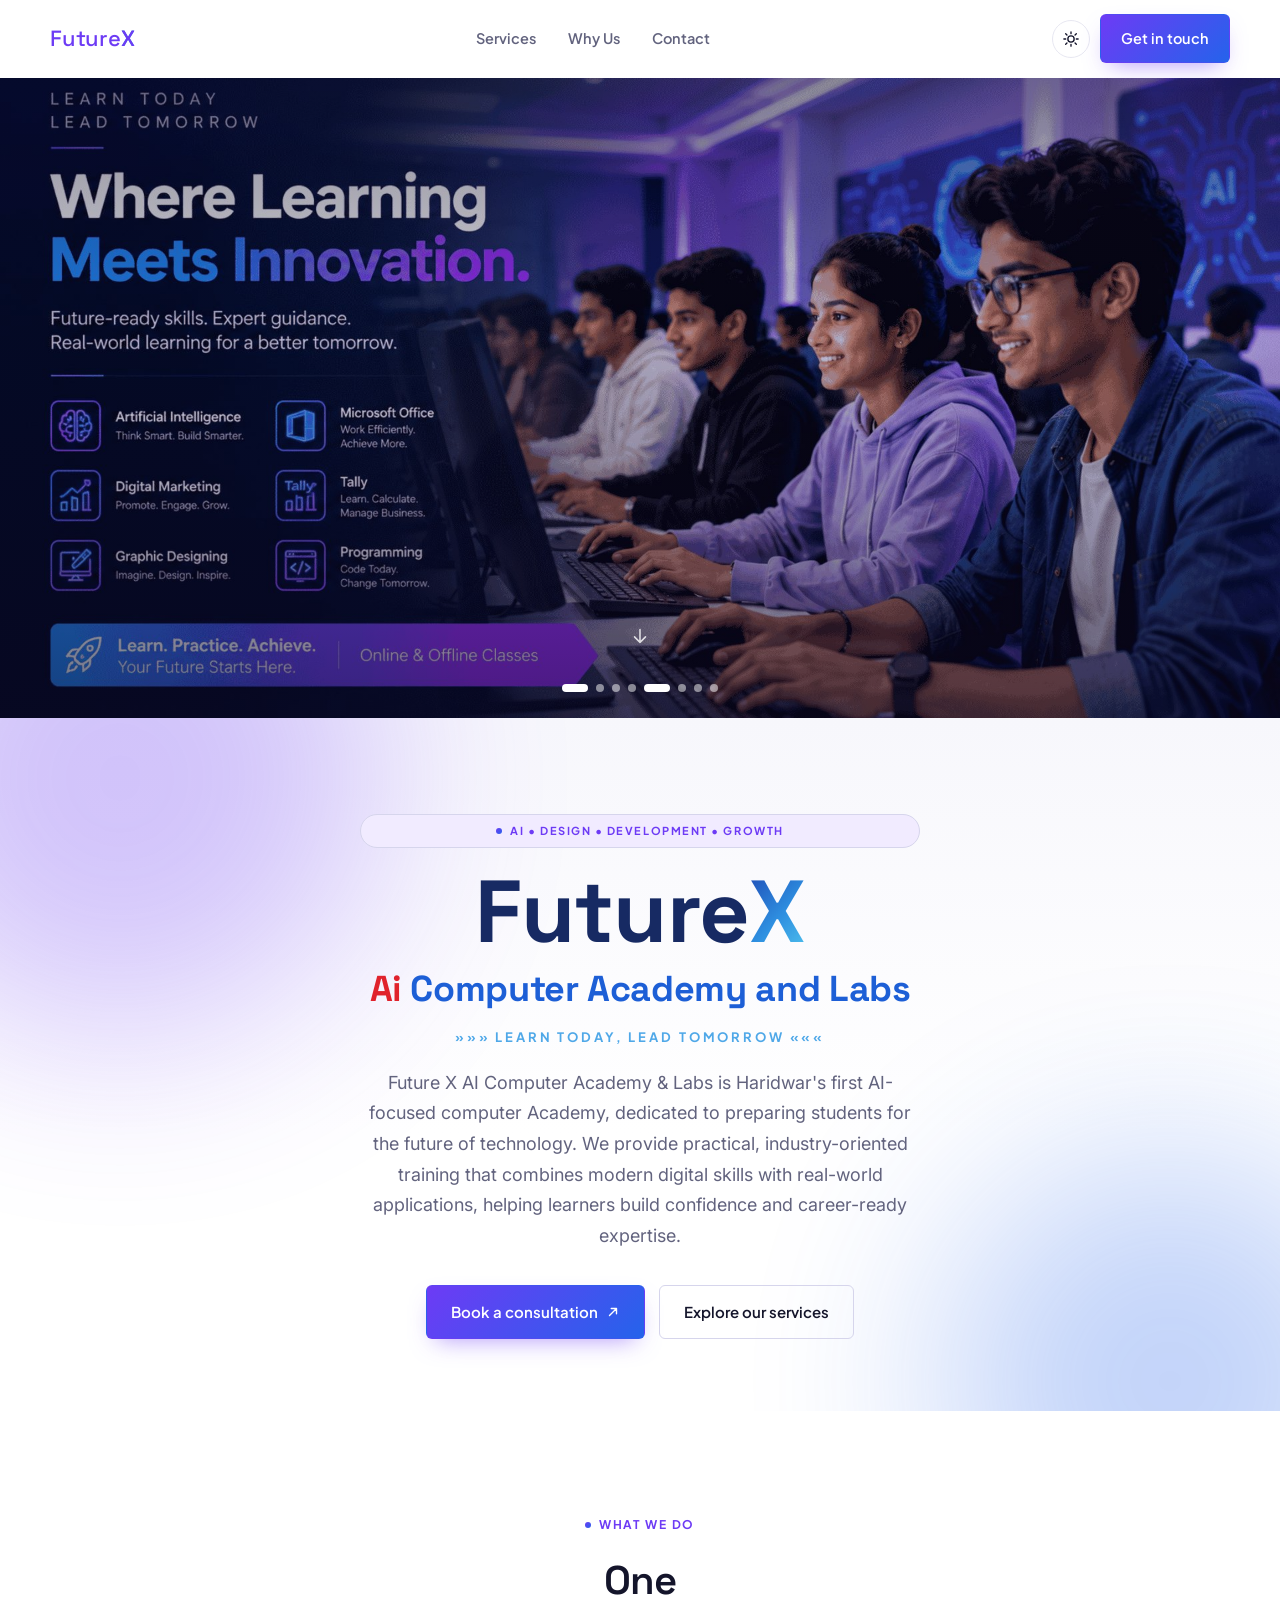
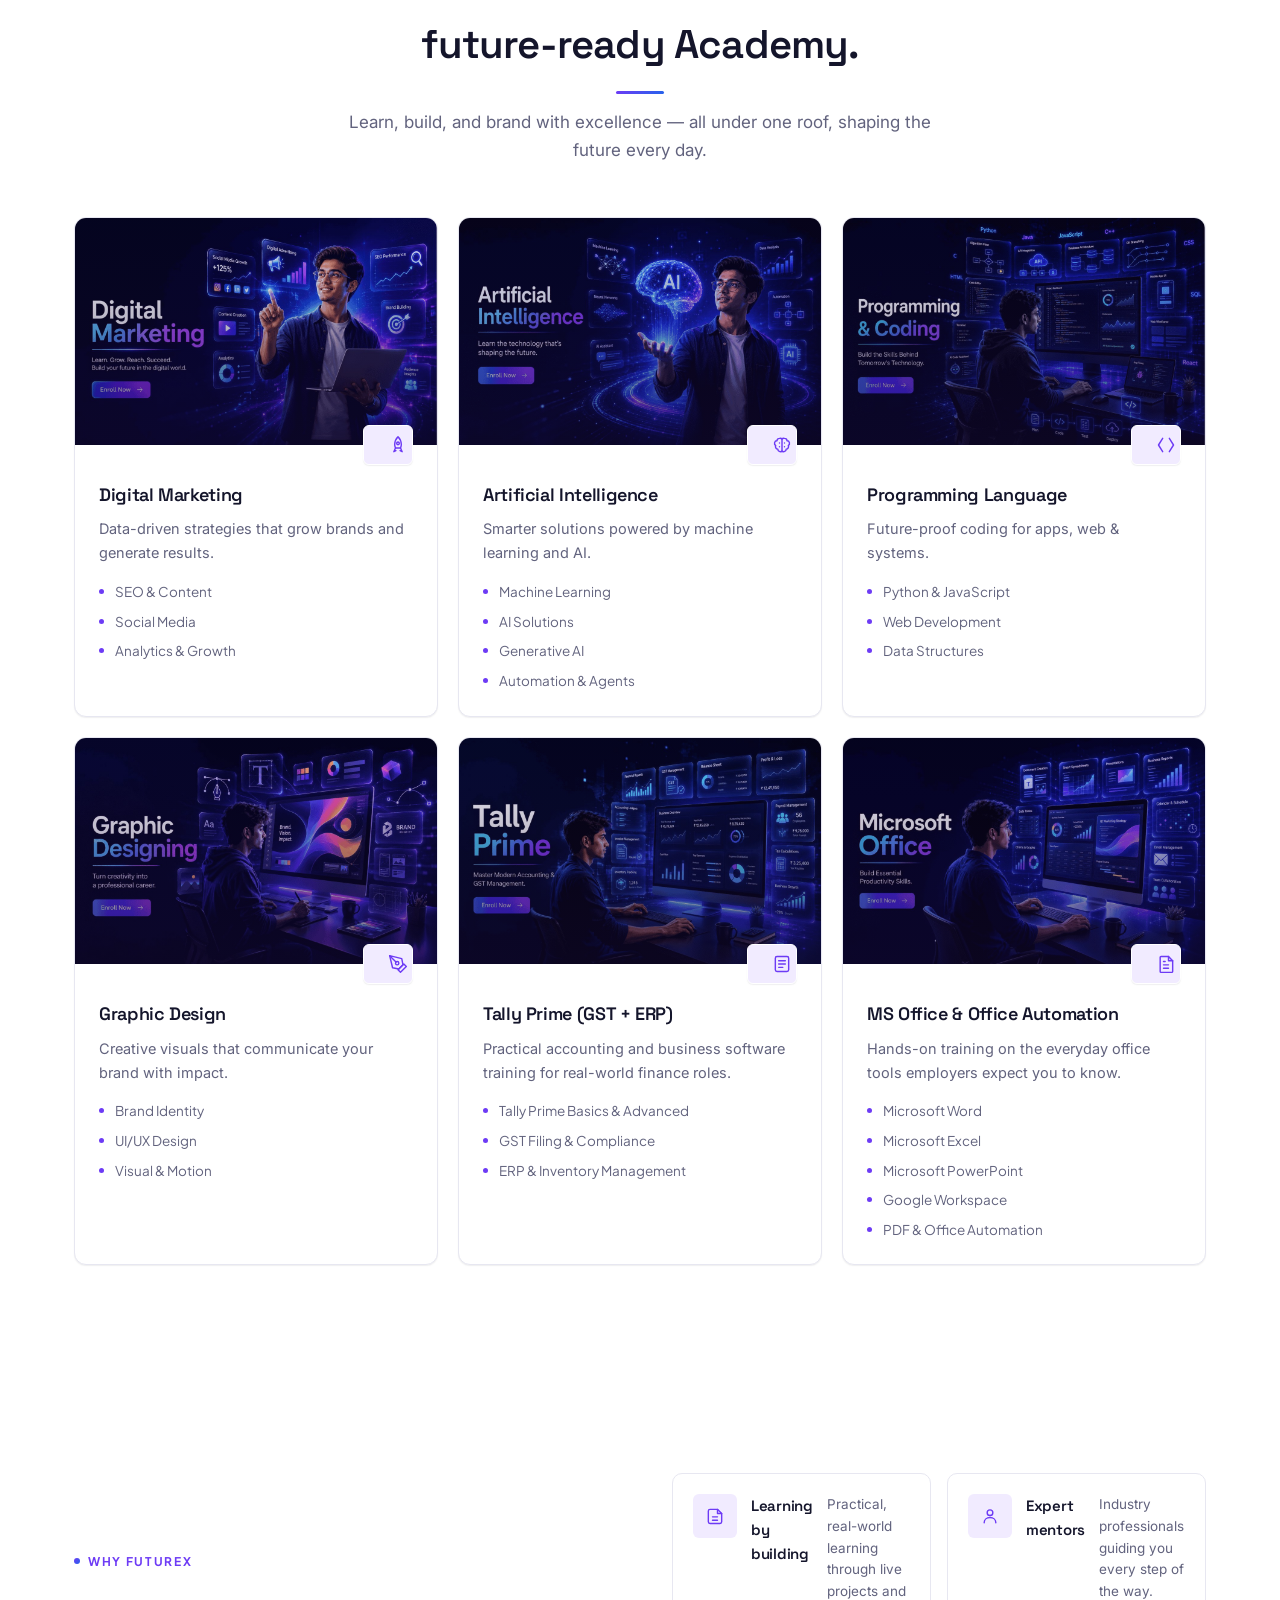
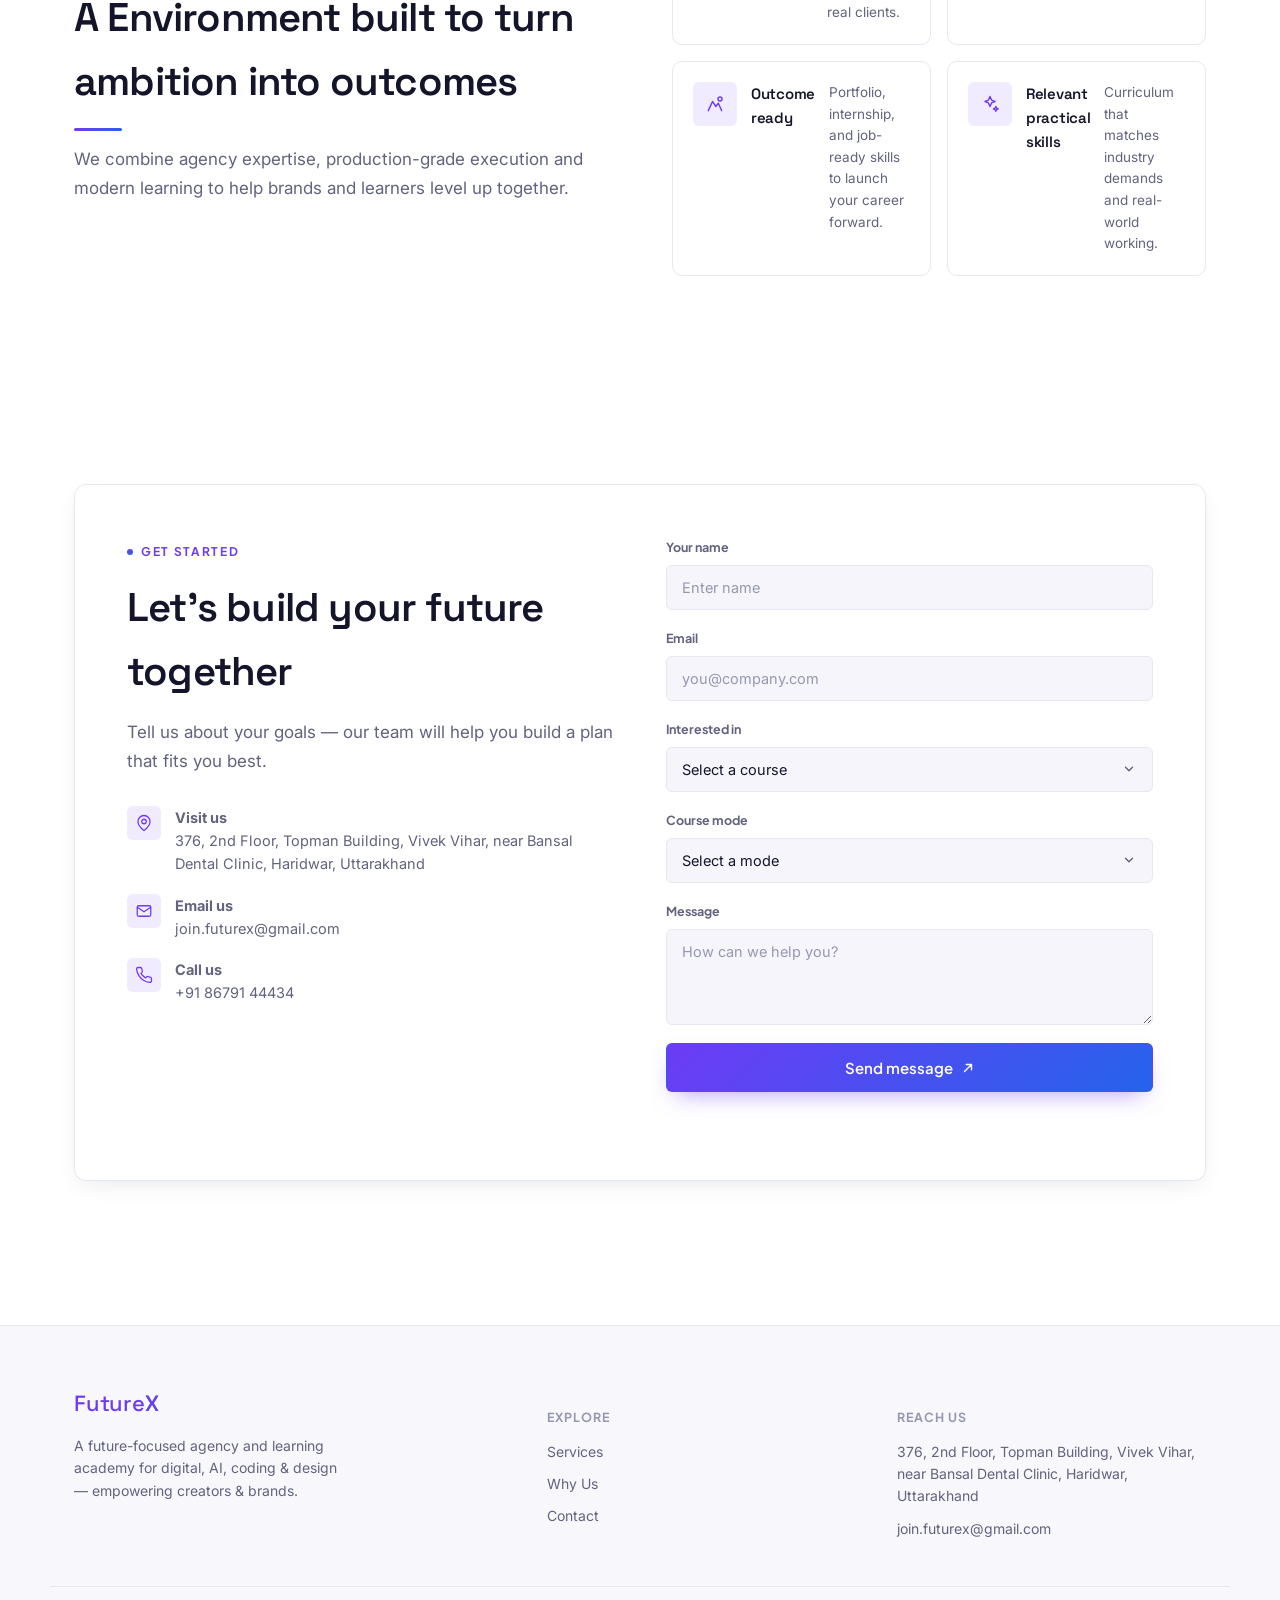
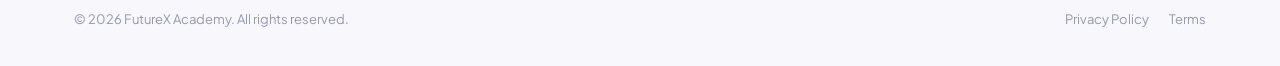
==== commit 75923457: "hh" ====
--- a/index.html
+++ b/index.html
@@ -3,8 +3,8 @@
 <head>
 <meta charset="UTF-8">
 <meta name="viewport" content="width=device-width, initial-scale=1.0">
-<title>FutureXacademy — Digital, AI &amp; Design Studio in Haridwar</title>
-<meta name="description" content="FutureX Academy is a next-generation agency and learning studio in Haridwar, UP, delivering innovative digital solutions, AI/ML development, website strategies, performance marketing, and graphic design.">
+<title>FutureX Academy — Digital, AI &amp; Design Academy in Haridwar</title>
+<meta name="description" content="FutureX Academy is a next-generation agency and learning academy in Haridwar, UP, delivering innovative digital solutions, AI/ML development, website strategies, performance marketing, and graphic design.">
 <meta name="theme-color" content="#FFFFFF">
 
 <link rel="preconnect" href="https://fonts.googleapis.com">
@@ -60,6 +60,7 @@
        (numbered in order, no gaps). Landscape photos, ~1920x1080 (16:9),
        under ~500KB each work best. No code changes needed. -->
   <section class="fullpage-slideshow" id="fullpageSlideshow" aria-label="FutureX showcase">
+    <video id="slideshowIntroVideo" class="fullpage-slideshow__video" src="assets/video/intro.mp4" muted playsinline autoplay preload="auto"></video>
     <div class="fullpage-slideshow__track" id="slideshowTrack"></div>
     <div class="fullpage-slideshow__overlay"></div>
     <div class="fullpage-slideshow__dots" id="slideshowDots"></div>
@@ -78,13 +79,14 @@
       <p class="eyebrow eyebrow--pill"><span class="eyebrow__dot"></span> AI &bull; DESIGN &bull; DEVELOPMENT &bull; GROWTH</p>
       <h1 class="hero__title">
         <span class="hero__brand brand-word"><span class="brand-word__future">Future</span><span class="brand-word__x">X</span></span>
-        <span class="hero__tagline-main">Digi <span class="tag-ai">AI</span> Academy and Labs</span>
+        <span class="hero__tagline-main"><span class="tag-ai">Ai</span> Computer Academy and Labs</span>
         <span class="hero__tagline-sub">&raquo;&raquo;&raquo; Learn Today, Lead Tomorrow &laquo;&laquo;&laquo;</span>
       </h1>
       <p class="hero__sub">
-        FutureX Academy is a next-generation agency and learning studio in Haridwar, UP,
-        delivering innovative digital solutions, AI/ML development, website strategies,
-        performance marketing, and graphic design.
+        Future X AI Computer Academy & Labs is Haridwar's first AI-focused computer Academy,
+        dedicated to preparing students for the future of technology. We provide practical,
+        industry-oriented training that combines modern digital skills with real-world applications,
+        helping learners build confidence and career-ready expertise.
       </p>
 
       <div class="hero__actions">
@@ -94,23 +96,6 @@
         </a>
         <a href="#services" class="btn btn--outline btn--lg">Explore our services</a>
       </div>
-
-      <div class="hero__stats">
-        <div class="stat">
-          <span class="stat__num" data-count="6">0</span>
-          <span class="stat__label">Core Disciplines</span>
-        </div>
-        <div class="stat__divider" aria-hidden="true"></div>
-        <div class="stat">
-          <span class="stat__num" data-count="500" data-suffix="+">0</span>
-          <span class="stat__label">Learners Empowered</span>
-        </div>
-        <div class="stat__divider" aria-hidden="true"></div>
-        <div class="stat">
-          <span class="stat__num" data-count="50" data-suffix="+">0</span>
-          <span class="stat__label">Projects Delivered</span>
-        </div>
-      </div>
     </div>
 
   </section>
@@ -119,7 +104,7 @@
   <section class="section" id="services">
     <div class="section__head reveal">
       <p class="eyebrow eyebrow--center"><span class="eyebrow__dot"></span> What we do</p>
-      <h2 class="section__title">Six disciplines. One<br>future-ready studio.<span class="accent-bar" style="margin-left:auto;margin-right:auto;"></span></h2>
+      <h2 class="section__title">One<br>future-ready Academy.<span class="accent-bar" style="margin-left:auto;margin-right:auto;"></span></h2>
       <p class="section__sub">Learn, build, and brand with excellence — all under one roof, shaping the future every day.</p>
     </div>
 
@@ -196,16 +181,18 @@
       </article>
 
       <article class="card reveal" style="--d:5">
-        <div class="card__art"><img src="assets/images/site-photos/card-social-media-16x10.jpg" alt="Social media management visual" loading="lazy"></div>
-        <div class="card__icon" style="--tint:#7B5CFF1f;--ic:#B6A6FF">
-          <svg viewBox="0 0 24 24" width="20" height="20" fill="none" stroke="currentColor" stroke-width="1.7" stroke-linecap="round" stroke-linejoin="round"><circle cx="5" cy="12" r="2.3"/><circle cx="18" cy="6" r="2.3"/><circle cx="18" cy="18" r="2.3"/><path d="M7 10.8l9-3.6M7 13.2l9 3.6"/></svg>
-        </div>
-        <h3>Social Media Agency</h3>
-        <p>End-to-end social presence management that builds real audiences.</p>
-        <ul class="card__list">
-          <li>Content Planning &amp; Posting</li>
-          <li>Community Management</li>
-          <li>Paid Social Campaigns</li>
+        <div class="card__art"><img src="assets/images/site-photos/card-ms-office-16x10.jpg" alt="MS Office and office automation training visual" loading="lazy"></div>
+        <div class="card__icon" style="--tint:#7B5CFF1f;--ic:#B6A6FF">
+          <svg viewBox="0 0 24 24" width="20" height="20" fill="none" stroke="currentColor" stroke-width="1.7" stroke-linecap="round" stroke-linejoin="round"><path d="M6 3h9l5 5v13a1 1 0 0 1-1 1H6a1 1 0 0 1-1-1V4a1 1 0 0 1 1-1z"/><path d="M15 3v5h5M9 13h6M9 17h6M9 9h2"/></svg>
+        </div>
+        <h3>MS Office &amp; Office Automation</h3>
+        <p>Hands-on training on the everyday office tools employers expect you to know.</p>
+        <ul class="card__list">
+          <li>Microsoft Word</li>
+          <li>Microsoft Excel</li>
+          <li>Microsoft PowerPoint</li>
+          <li>Google Workspace</li>
+          <li>PDF &amp; Office Automation</li>
         </ul>
       </article>
     </div>
@@ -215,7 +202,7 @@
   <section class="section section--split" id="why-us">
     <div class="split__text reveal">
       <p class="eyebrow"><span class="eyebrow__dot"></span> Why FutureX</p>
-      <h2 class="section__title">A studio built to turn ambition into outcomes<span class="accent-bar"></span></h2>
+      <h2 class="section__title">A Environment built to turn ambition into outcomes<span class="accent-bar"></span></h2>
       <p class="section__sub">
         We combine agency expertise, production-grade execution and modern
         learning to help brands and learners level up together.
@@ -265,7 +252,7 @@
         <ul class="contact__list">
           <li>
             <span class="contact__ic"><svg viewBox="0 0 24 24" width="18" height="18" fill="none" stroke="currentColor" stroke-width="1.7" stroke-linecap="round" stroke-linejoin="round"><path d="M20 10c0 6-8 12-8 12s-8-6-8-12a8 8 0 0 1 16 0z"/><circle cx="12" cy="10" r="3"/></svg></span>
-            <span><strong>Visit us</strong><br>376, 2nd Floor, Topman Building, Vivek Vihar, near Bansal Dental Clinic, Haridwar, UP</span>
+            <span><strong>Visit us</strong><br>376, 2nd Floor, Topman Building, Vivek Vihar, near Bansal Dental Clinic, Haridwar, Uttarakhand</span>
           </li>
           <li>
             <span class="contact__ic"><svg viewBox="0 0 24 24" width="18" height="18" fill="none" stroke="currentColor" stroke-width="1.7" stroke-linecap="round" stroke-linejoin="round"><rect x="3" y="5" width="18" height="14" rx="2"/><path d="M3 7l9 6 9-6"/></svg></span>
@@ -273,7 +260,7 @@
           </li>
           <li>
             <span class="contact__ic"><svg viewBox="0 0 24 24" width="18" height="18" fill="none" stroke="currentColor" stroke-width="1.7" stroke-linecap="round" stroke-linejoin="round"><path d="M22 16.9v3a2 2 0 0 1-2.2 2 19.8 19.8 0 0 1-8.6-3 19.5 19.5 0 0 1-6-6A19.8 19.8 0 0 1 2.1 4.2 2 2 0 0 1 4.1 2h3a2 2 0 0 1 2 1.7c.1.9.3 1.8.6 2.7a2 2 0 0 1-.4 2.1L8 9.9a16 16 0 0 0 6 6l1.4-1.4a2 2 0 0 1 2.1-.4c.9.3 1.8.5 2.7.6a2 2 0 0 1 1.8 2z"/></svg></span>
-            <span><strong>Call us</strong><br><a href="tel:+918679144434">86791 44434</a></span>
+            <span><strong>Call us</strong><br><a href="tel:+918679144434">+91 86791 44434</a></span>
           </li>
         </ul>
       </div>
@@ -292,14 +279,25 @@
         <div class="field">
           <label for="f-interest">Interested in</label>
           <select id="f-interest" name="interest" required>
-            <option value="" disabled selected>Select a service</option>
+            <option value="" disabled selected>Select a course</option>
             <option>Digital Marketing</option>
             <option>Artificial Intelligence</option>
             <option>Programming Language</option>
             <option>Graphic Design</option>
+            <option>MS Office &amp; Office Automation</option>
+            <option>Tally Prime (GST + ERP)</option>
             <option>Something else</option>
           </select>
           <span class="field__err">Please select an option</span>
+        </div>
+        <div class="field">
+          <label for="f-mode">Course mode</label>
+          <select id="f-mode" name="mode" required>
+            <option value="" disabled selected>Select a mode</option>
+            <option>Offline</option>
+            <option>Online</option>
+          </select>
+          <span class="field__err">Please select a course mode</span>
         </div>
         <div class="field">
           <label for="f-message">Message</label>
@@ -326,7 +324,7 @@
       <a href="#" class="nav__brand">
           <span class="brand-word"><span class="brand-word__future">Future</span><span class="brand-word__x">X</span></span>
       </a>
-      <p>A future-focused agency and learning studio for digital, AI, coding &amp; design — empowering creators &amp; brands.</p>
+      <p>A future-focused agency and learning academy for digital, AI, coding &amp; design — empowering creators &amp; brands.</p>
     </div>
 
     <div class="footer__col">
@@ -338,7 +336,7 @@
 
     <div class="footer__col">
       <h5>Reach us</h5>
-      <p>376, 2nd Floor, Topman Building, Vivek Vihar, near Bansal Dental Clinic, Haridwar, UP</p>
+      <p>376, 2nd Floor, Topman Building, Vivek Vihar, near Bansal Dental Clinic, Haridwar, Uttarakhand</p>
       <a href="mailto:join.futurex@gmail.com">join.futurex@gmail.com</a>
     </div>
   </div>
--- a/assets/css/style.css
+++ b/assets/css/style.css
@@ -70,6 +70,11 @@
 html, body{ transition: background-color .35s ease, color .35s ease; }
 html[data-theme="dark"] .card__art::after{ background: linear-gradient(180deg, rgba(109,59,245,0.10), rgba(0,0,0,0.6)); }
 html[data-theme="dark"] .btn--outline{ color: var(--ink); border-color: var(--border-hi); }
+html[data-theme="dark"] .brand-word__future{
+  color: #EDEFFF;
+  text-shadow: 0 0 14px rgba(255,255,255,0.55), 0 0 30px rgba(150,170,255,0.35);
+}
+html[data-theme="dark"] .brand-word__x{ filter: drop-shadow(0 0 14px rgba(120,200,255,0.5)); }
 
 *,*::before,*::after{ box-sizing: border-box; }
 html{ scroll-behavior: smooth; }
@@ -250,10 +255,15 @@
    Full-page photo slideshow
    ========================================================= */
 .fullpage-slideshow{
-  position: relative; width: 100%; height: 100vh; min-height: 480px;
+  position: relative; width: 100%; height: 72vh; min-height: 420px; max-height: 640px;
   overflow: hidden; background: var(--ink);
 }
 .fullpage-slideshow__track{ position:absolute; inset:0; }
+.fullpage-slideshow__video{
+  position:absolute; inset:0; width:100%; height:100%; object-fit:cover;
+  z-index:0; opacity:1; transition: opacity 1s ease;
+}
+.fullpage-slideshow__video.is-hidden{ opacity:0; pointer-events:none; }
 .fullpage-slideshow__slide{
   position:absolute; inset:0; width:100%; height:100%;
   background-size: cover; background-position: center; opacity:0;
@@ -279,6 +289,7 @@
 }
 @keyframes bounce{ 0%,100%{ transform:translate(-50%,0);} 50%{ transform:translate(-50%,8px);} }
 @media (prefers-reduced-motion: reduce){ .fullpage-slideshow__scroll{ animation:none; } .fullpage-slideshow__slide{ transition:none; } }
+@media (max-width: 720px){ .fullpage-slideshow{ height: 52vh; min-height: 340px; } }
 
 /* =========================================================
    Hero
@@ -313,12 +324,6 @@
 .hero__sub{ color: var(--text-mute); font-size: 18px; line-height:1.7; max-width: 560px; margin: 20px auto 0; }
 .hero__actions{ display:flex; gap:14px; justify-content:center; margin-top: 34px; flex-wrap:wrap; }
 
-.hero__stats{ margin-top: 60px; display:flex; align-items:center; justify-content:center; gap: 36px; padding-top: 32px; border-top: 1px solid var(--border); width: 100%; max-width: 640px; }
-.stat{ display:flex; flex-direction:column; gap:4px; }
-.stat__num{ font-family: var(--font-display); font-size: 30px; font-weight:700; color: var(--ink); }
-.stat__label{ font-family: var(--font-ui); font-size:13px; color: var(--text-mute); }
-.stat__divider{ width:1px; height:34px; background: var(--border); }
-@media (max-width:560px){ .hero__stats{ gap:20px; } .stat__divider{ display:none; } }
 
 /* =========================================================
    Hero image slider
@@ -439,9 +444,10 @@
   background-image: url("data:image/svg+xml;utf8,<svg xmlns='http://www.w3.org/2000/svg' width='14' height='14' viewBox='0 0 16 16' fill='none' stroke='%2362637E' stroke-width='1.6'><path d='M4 6l4 4 4-4' stroke-linecap='round' stroke-linejoin='round'/></svg>");
   background-repeat: no-repeat; background-position: right 16px center;
 }
-.field input:focus, .field select:focus, .field textarea:focus{ outline:none; border-color: var(--violet); background:#fff; }
+.field input:focus, .field select:focus, .field textarea:focus{ outline:none; border-color: var(--violet); background: var(--surface); }
 .field__err{ display:none; color:#D64545; font-size:12px; margin-top:-2px; font-family: var(--font-ui); }
 .field.is-invalid input, .field.is-invalid select, .field.is-invalid textarea{ border-color:#D64545; }
+.field.is-invalid input:focus, .field.is-invalid select:focus, .field.is-invalid textarea:focus{ border-color: var(--violet); }
 .field.is-invalid .field__err{ display:block; }
 
 .btn__spinner{ display:none; animation: spin 0.8s linear infinite; }
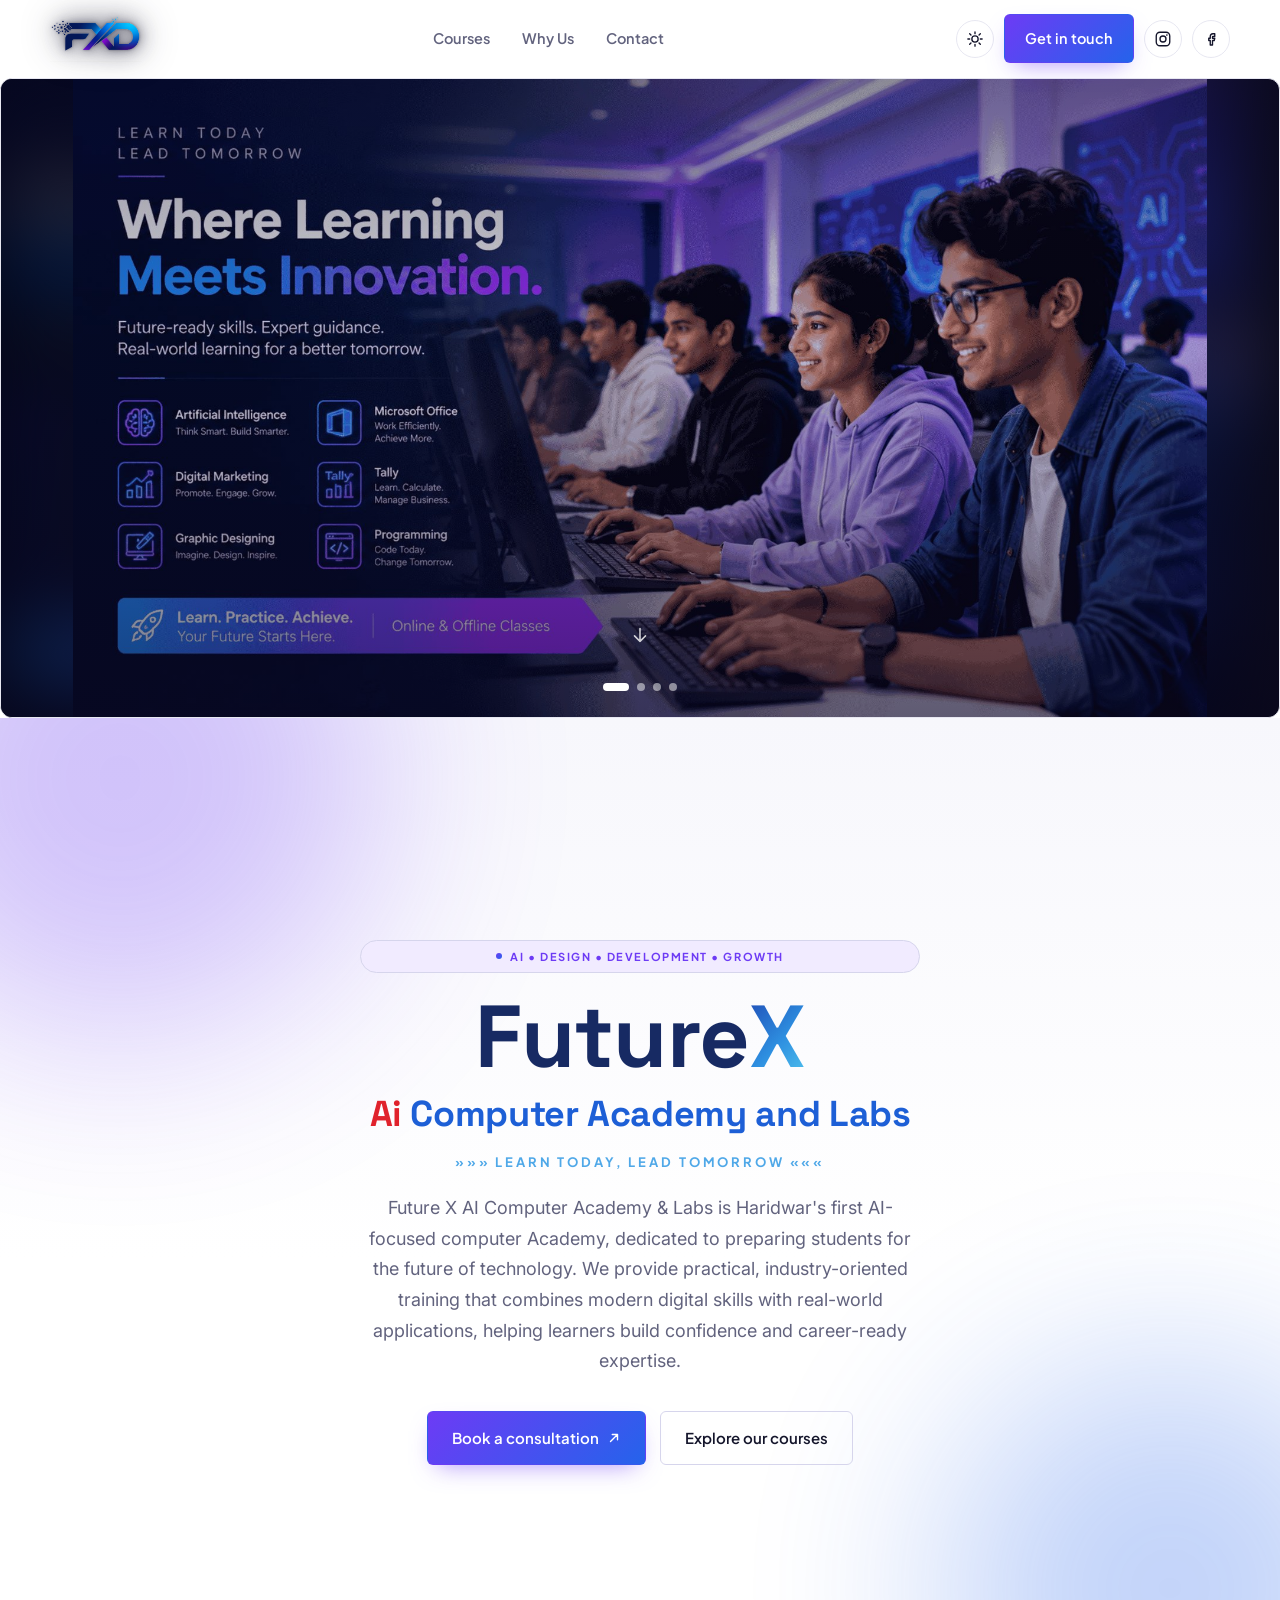
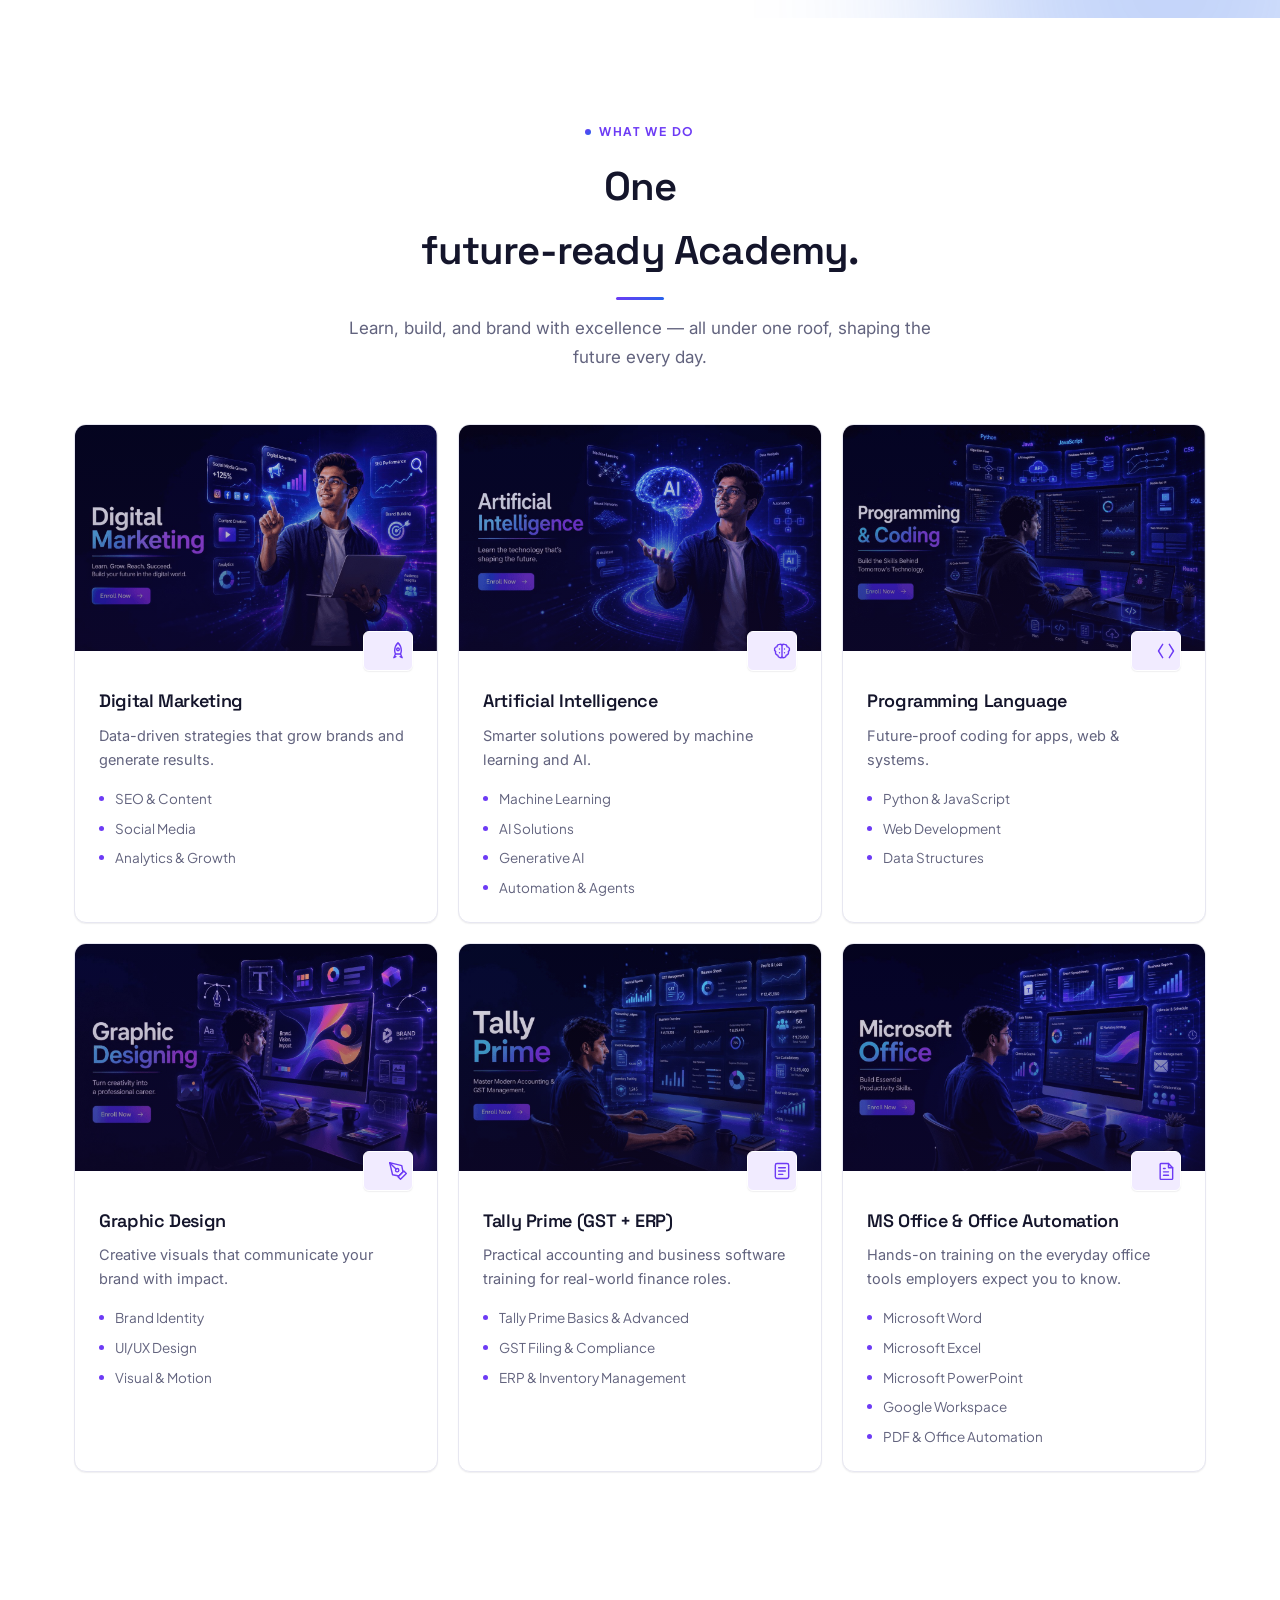
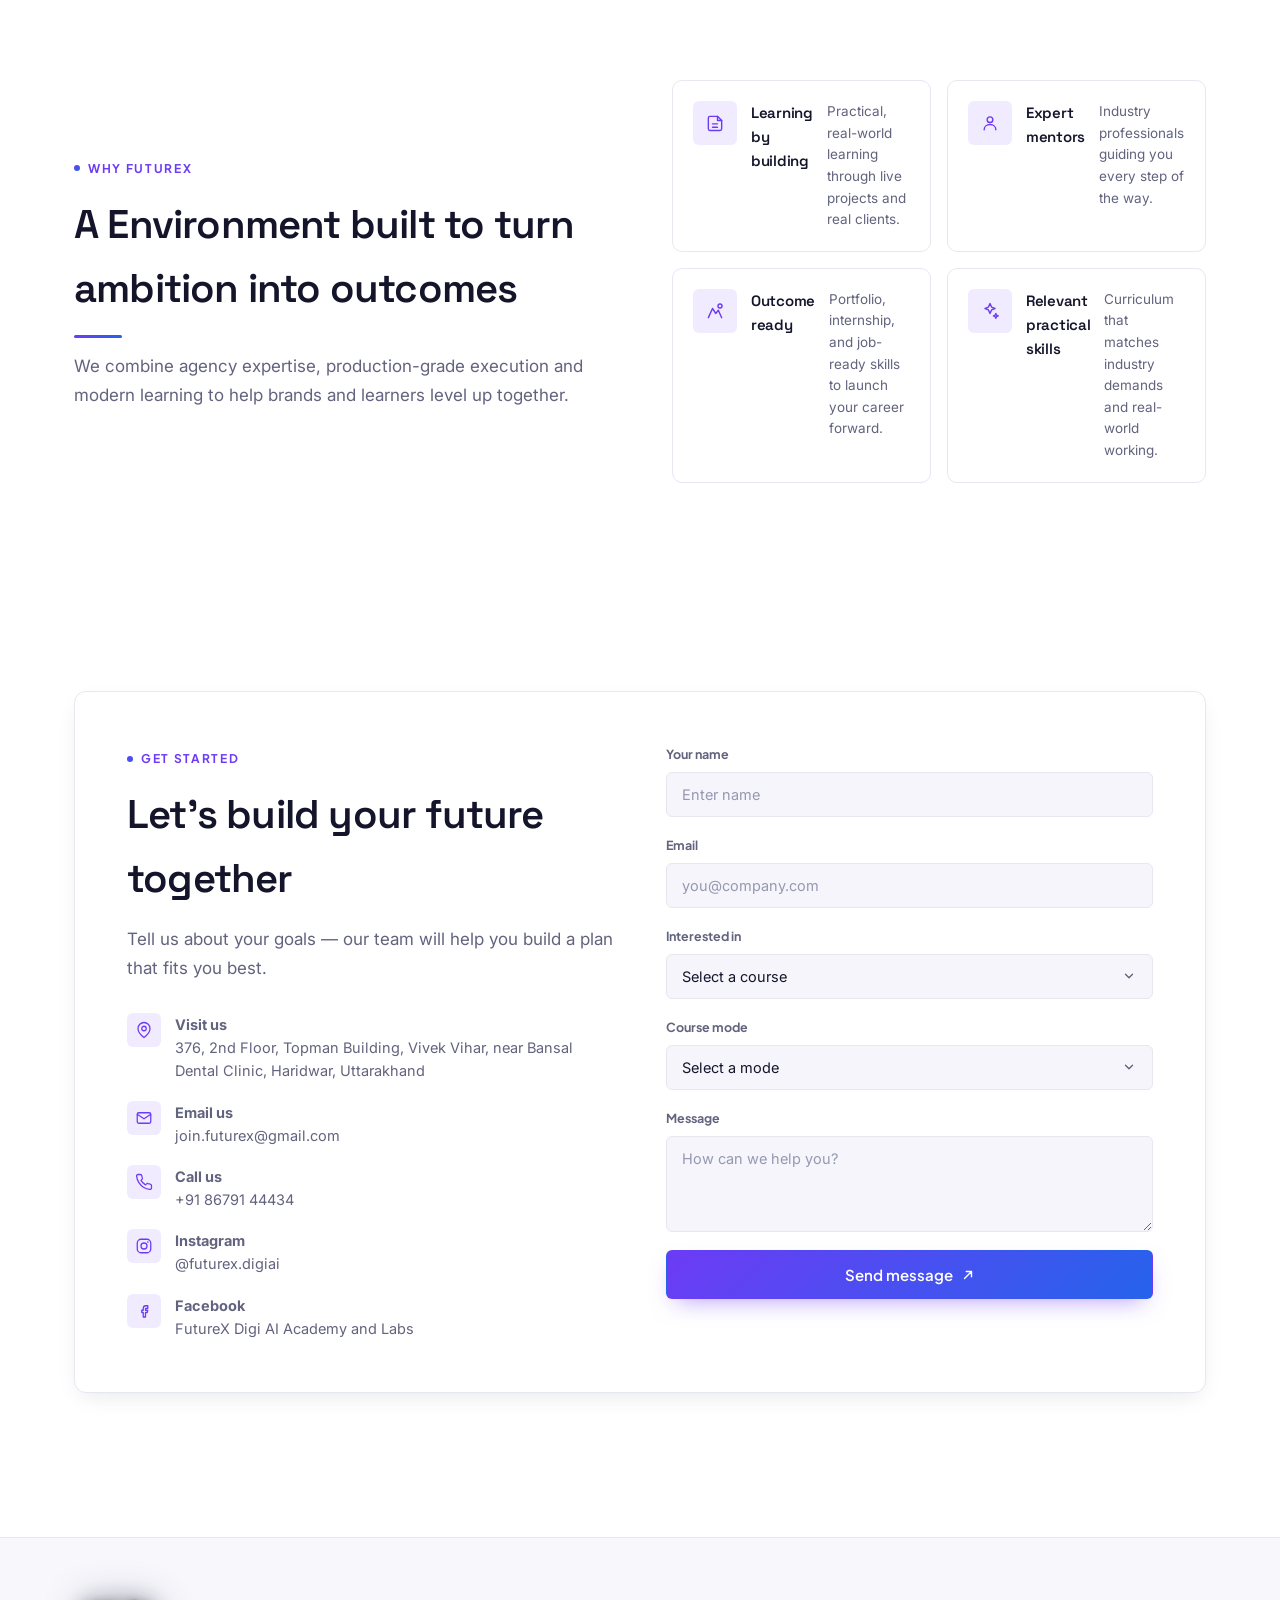
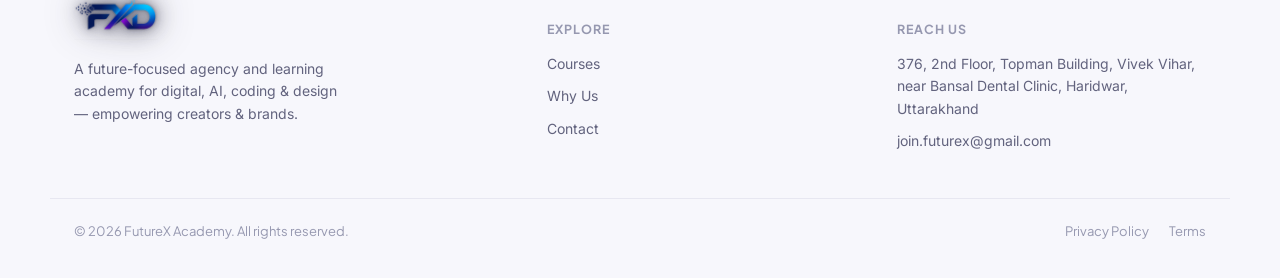
==== commit 4ee1e348: "sdsd" ====
--- a/index.html
+++ b/index.html
@@ -22,11 +22,11 @@
 <header class="nav" id="nav">
   <div class="nav__inner">
     <a href="#" class="nav__brand">
-      <span class="brand-word"><span class="brand-word__future">Future</span><span class="brand-word__x">X</span></span>
+      <img src="assets/images/logo/logo-mark.png" alt="FutureX" class="nav__brand-img">
     </a>
 
     <nav class="nav__links" aria-label="Primary">
-      <a href="#services">Services</a>
+      <a href="#services">Courses</a>
       <a href="#why-us">Why Us</a>
       <a href="#contact">Contact</a>
     </nav>
@@ -37,6 +37,12 @@
         <svg class="icon-moon" viewBox="0 0 24 24" width="18" height="18" fill="none" stroke="currentColor" stroke-width="1.8" stroke-linecap="round" stroke-linejoin="round"><path d="M20 14.5A8.5 8.5 0 1 1 9.5 4a6.8 6.8 0 0 0 10.5 10.5z"/></svg>
       </button>
       <a href="#contact" class="btn btn--primary btn--magnetic">Get in touch</a>
+      <a href="https://www.instagram.com/futurex.digiai?igsh=enZ0Y2p0eXBpa2Fp" class="social-btn" target="_blank" rel="noopener noreferrer" aria-label="FutureX on Instagram">
+        <svg viewBox="0 0 24 24" width="18" height="18" fill="none" stroke="currentColor" stroke-width="1.8" stroke-linecap="round" stroke-linejoin="round"><rect x="3" y="3" width="18" height="18" rx="5"/><circle cx="12" cy="12" r="4"/><circle cx="17.2" cy="6.8" r="1.1" fill="currentColor" stroke="none"/></svg>
+      </a>
+      <a href="https://www.facebook.com/share/1ECa342fKd/" class="social-btn" target="_blank" rel="noopener noreferrer" aria-label="FutureX on Facebook">
+        <svg viewBox="0 0 24 24" width="18" height="18" fill="none" stroke="currentColor" stroke-width="1.8" stroke-linecap="round" stroke-linejoin="round"><path d="M15 8.5h2V5h-2.4C12.4 5 11 6.6 11 8.8V11H9v3h2v6h3v-6h2.3l.7-3H14V9c0-.5.3-.5.6-.5z"/></svg>
+      </a>
     </div>
 
     <button class="nav__toggle" id="navToggle" aria-label="Open menu" aria-expanded="false" aria-controls="navMobile">
@@ -45,7 +51,7 @@
   </div>
 
   <div class="nav__mobile" id="navMobile">
-    <a href="#services">Services</a>
+    <a href="#services">Courses</a>
     <a href="#why-us">Why Us</a>
     <a href="#contact">Contact</a>
     <a href="#contact" class="btn btn--primary" style="justify-content:center;margin-top:8px;">Get in touch</a>
@@ -60,7 +66,10 @@
        (numbered in order, no gaps). Landscape photos, ~1920x1080 (16:9),
        under ~500KB each work best. No code changes needed. -->
   <section class="fullpage-slideshow" id="fullpageSlideshow" aria-label="FutureX showcase">
-    <video id="slideshowIntroVideo" class="fullpage-slideshow__video" src="assets/video/intro.mp4" muted playsinline autoplay preload="auto"></video>
+    <div class="fullpage-slideshow__video-wrap" id="slideshowVideoWrap">
+      <video id="slideshowIntroVideoBg" class="fullpage-slideshow__video-bg" src="assets/video/intro.mp4" muted playsinline autoplay preload="auto" aria-hidden="true"></video>
+      <video id="slideshowIntroVideo" class="fullpage-slideshow__video-fg" src="assets/video/intro.mp4" muted playsinline autoplay preload="auto"></video>
+    </div>
     <div class="fullpage-slideshow__track" id="slideshowTrack"></div>
     <div class="fullpage-slideshow__overlay"></div>
     <div class="fullpage-slideshow__dots" id="slideshowDots"></div>
@@ -94,7 +103,7 @@
           <span>Book a consultation</span>
           <svg viewBox="0 0 16 16" width="14" height="14"><path d="M4 12L12 4M6 4h6v6" stroke="currentColor" stroke-width="1.6" fill="none" stroke-linecap="round" stroke-linejoin="round"/></svg>
         </a>
-        <a href="#services" class="btn btn--outline btn--lg">Explore our services</a>
+        <a href="#services" class="btn btn--outline btn--lg">Explore our courses</a>
       </div>
     </div>
 
@@ -262,10 +271,22 @@
             <span class="contact__ic"><svg viewBox="0 0 24 24" width="18" height="18" fill="none" stroke="currentColor" stroke-width="1.7" stroke-linecap="round" stroke-linejoin="round"><path d="M22 16.9v3a2 2 0 0 1-2.2 2 19.8 19.8 0 0 1-8.6-3 19.5 19.5 0 0 1-6-6A19.8 19.8 0 0 1 2.1 4.2 2 2 0 0 1 4.1 2h3a2 2 0 0 1 2 1.7c.1.9.3 1.8.6 2.7a2 2 0 0 1-.4 2.1L8 9.9a16 16 0 0 0 6 6l1.4-1.4a2 2 0 0 1 2.1-.4c.9.3 1.8.5 2.7.6a2 2 0 0 1 1.8 2z"/></svg></span>
             <span><strong>Call us</strong><br><a href="tel:+918679144434">+91 86791 44434</a></span>
           </li>
+          <li>
+            <span class="contact__ic"><svg viewBox="0 0 24 24" width="18" height="18" fill="none" stroke="currentColor" stroke-width="1.7" stroke-linecap="round" stroke-linejoin="round"><rect x="3" y="3" width="18" height="18" rx="5"/><circle cx="12" cy="12" r="4"/><circle cx="17.2" cy="6.8" r="1.1" fill="currentColor" stroke="none"/></svg></span>
+            <span><strong>Instagram</strong><br><a href="https://www.instagram.com/futurex.digiai?igsh=enZ0Y2p0eXBpa2Fp" target="_blank" rel="noopener noreferrer">@futurex.digiai</a></span>
+          </li>
+          <li>
+            <span class="contact__ic"><svg viewBox="0 0 24 24" width="18" height="18" fill="none" stroke="currentColor" stroke-width="1.7" stroke-linecap="round" stroke-linejoin="round"><path d="M15 8.5h2V5h-2.4C12.4 5 11 6.6 11 8.8V11H9v3h2v6h3v-6h2.3l.7-3H14V9c0-.5.3-.5.6-.5z"/></svg></span>
+            <span><strong>Facebook</strong><br><a href="https://www.facebook.com/share/1ECa342fKd/" target="_blank" rel="noopener noreferrer">FutureX Digi AI Academy and Labs</a></span>
+          </li>
         </ul>
       </div>
 
       <form class="contact__form" id="contactForm" novalidate>
+        <div class="field" style="position:absolute;left:-9999px;top:-9999px;" aria-hidden="true">
+          <label for="f-website">Website</label>
+          <input type="text" id="f-website" name="website" tabindex="-1" autocomplete="off">
+        </div>
         <div class="field">
           <label for="f-name">Your name</label>
           <input type="text" id="f-name" name="name" placeholder="Enter name" required autocomplete="name">
@@ -322,14 +343,14 @@
   <div class="footer__inner">
     <div class="footer__brand">
       <a href="#" class="nav__brand">
-          <span class="brand-word"><span class="brand-word__future">Future</span><span class="brand-word__x">X</span></span>
+          <img src="assets/images/logo/logo-mark.png" alt="FutureX" class="nav__brand-img">
       </a>
       <p>A future-focused agency and learning academy for digital, AI, coding &amp; design — empowering creators &amp; brands.</p>
     </div>
 
     <div class="footer__col">
       <h5>Explore</h5>
-      <a href="#services">Services</a>
+      <a href="#services">Courses</a>
       <a href="#why-us">Why Us</a>
       <a href="#contact">Contact</a>
     </div>
--- a/assets/css/style.css
+++ b/assets/css/style.css
@@ -37,6 +37,11 @@
   --shadow-sm: 0 1px 2px rgba(20,21,43,0.04), 0 1px 1px rgba(20,21,43,0.03);
   --shadow-md: 0 8px 24px -8px rgba(20,21,43,0.12);
   --shadow-lg: 0 24px 60px -20px rgba(93,42,220,0.22);
+
+  /* Logo glow: dark halo in light mode (keeps light logo details
+     visible on white), flips to a white halo in dark mode (keeps
+     the logo's dark-navy strokes visible on dark backgrounds). */
+  --logo-glow: rgba(20,21,43,0.4);
 }
 
 /* =========================================================
@@ -45,6 +50,7 @@
    Resets to light on every new visit (no saved preference).
    ========================================================= */
 html[data-theme="dark"]{
+  --logo-glow: rgba(255,255,255,0.55);
   --bg: #14151F;
   --bg-soft: #191B27;
   --ink: #F2F2F7;
@@ -156,9 +162,19 @@
   border-radius: var(--radius-sm);
   border: 1px solid transparent;
   cursor:pointer;
+  position: relative; overflow: hidden;
   transition: transform .25s var(--ease), box-shadow .25s var(--ease), background .2s ease, border-color .2s ease, color .2s ease;
   white-space: nowrap;
 }
+/* Diagonal light sweep on hover, active-state squash for tactile press feedback */
+.btn::before{
+  content:""; position:absolute; inset:0; z-index:0; pointer-events:none;
+  background: linear-gradient(115deg, transparent 30%, rgba(255,255,255,.35) 46%, rgba(255,255,255,.35) 54%, transparent 70%);
+  transform: translateX(-130%); transition: transform .6s var(--ease);
+}
+.btn:hover::before{ transform: translateX(130%); }
+.btn > *{ position: relative; z-index: 1; }
+.btn:active{ transform: translateY(0) scale(.96); transition-duration: .1s; }
 .btn--lg{ --pad-y:14px; --pad-x:24px; font-size:15px; }
 .btn--block{ width:100%; }
 .btn--primary{
@@ -167,9 +183,12 @@
 }
 .btn--primary:hover{ transform: translateY(-2px); box-shadow: 0 16px 30px -10px rgba(109,59,245,.65); }
 .btn--outline{ background: transparent; color: var(--ink); border-color: var(--border-hi); }
-.btn--outline:hover{ border-color: var(--violet); background: var(--violet-tint); color: var(--violet-dark); }
+.btn--outline:hover{ border-color: var(--violet); background: var(--violet-tint); color: var(--violet-dark); transform: translateY(-2px); }
 .btn--ghost{ color: var(--text-mute); }
+.btn--ghost:hover{ color: var(--ink); background: var(--surface-soft); }
 .btn--magnetic{ will-change: transform; }
+.btn__arrow{ transition: transform .3s var(--ease); }
+.btn:hover .btn__arrow{ transform: translate(3px,-3px); }
 
 /* =========================================================
    Navbar
@@ -197,6 +216,11 @@
 .nav__links a:hover{ color: var(--ink); }
 .nav__links a:hover::after{ transform: scaleX(1); }
 .nav__actions{ display:flex; align-items:center; gap:10px; }
+@media (max-width: 420px){
+  .nav__actions{ gap:6px; }
+  .theme-toggle, .social-btn{ width:34px; height:34px; }
+  .nav__actions .btn--primary{ padding-left:14px; padding-right:14px; font-size:14px; }
+}
 .theme-toggle{
   display:grid; place-items:center; width:38px; height:38px; border-radius: 50%;
   border: 1px solid var(--border); background: var(--surface); color: var(--ink);
@@ -204,6 +228,13 @@
 }
 .theme-toggle:hover{ border-color: var(--border-hi); transform: translateY(-1px); }
 .theme-toggle svg{ display:block; }
+.social-btn{
+  display:grid; place-items:center; width:38px; height:38px; border-radius: 50%;
+  border: 1px solid var(--border); background: var(--surface); color: var(--ink);
+  cursor:pointer; flex-shrink:0; transition: border-color .2s ease, background .2s ease, transform .2s ease, color .2s ease;
+}
+.social-btn:hover{ border-color: var(--violet); color: var(--violet); transform: translateY(-1px); }
+.social-btn svg{ display:block; }
 .theme-toggle .icon-moon{ display:none; }
 html[data-theme="dark"] .theme-toggle .icon-sun{ display:none; }
 html[data-theme="dark"] .theme-toggle .icon-moon{ display:block; }
@@ -250,26 +281,59 @@
 }
 .nav__brand .brand-word{ font-size: 22px; }
 .footer__brand .brand-word{ font-size: 22px; }
+.nav__brand-img{
+  height: 46px; width:auto; display:block;
+  filter:
+    drop-shadow(0 0 1px var(--logo-glow))
+    drop-shadow(0 0 4px var(--logo-glow))
+    drop-shadow(0 0 10px var(--logo-glow))
+    drop-shadow(0 0 18px var(--logo-glow));
+  transition: filter .3s ease;
+}
+.footer__brand .nav__brand-img{ height: 42px; margin-bottom: 4px; }
 
 /* =========================================================
    Full-page photo slideshow
    ========================================================= */
 .fullpage-slideshow{
   position: relative; width: 100%; height: 72vh; min-height: 420px; max-height: 640px;
-  overflow: hidden; background: var(--ink);
+  overflow: hidden; background: #0B0C1A; /* fixed dark backdrop -- do not use var(--ink) here, it flips near-white in dark mode */
+  border: 1px solid var(--border); border-radius: var(--radius-lg);
 }
 .fullpage-slideshow__track{ position:absolute; inset:0; }
-.fullpage-slideshow__video{
-  position:absolute; inset:0; width:100%; height:100%; object-fit:cover;
-  z-index:0; opacity:1; transition: opacity 1s ease;
-}
-.fullpage-slideshow__video.is-hidden{ opacity:0; pointer-events:none; }
+.fullpage-slideshow__video-wrap{
+  position:absolute; inset:0; z-index:0; opacity:1; transition: opacity 1s ease;
+}
+.fullpage-slideshow__video-wrap.is-hidden{ opacity:0; pointer-events:none; }
+/* Same blurred-cover + sharp-contain trick used for the photo slides,
+   so the intro video is never cropped no matter its aspect ratio. */
+.fullpage-slideshow__video-bg{
+  position:absolute; inset:-40px; width:calc(100% + 80px); height:calc(100% + 80px);
+  object-fit:cover; z-index:0;
+  filter: blur(38px) saturate(1.35) brightness(.5);
+}
+.fullpage-slideshow__video-fg{
+  position:absolute; inset:0; width:100%; height:100%;
+  object-fit:contain; z-index:1;
+}
 .fullpage-slideshow__slide{
   position:absolute; inset:0; width:100%; height:100%;
-  background-size: cover; background-position: center; opacity:0;
-  transition: opacity 1.2s ease;
+  overflow:hidden; opacity:0; transition: opacity 1.2s ease;
 }
 .fullpage-slideshow__slide.is-active{ opacity:1; }
+/* Blurred, scaled-up copy of the same photo fills the space around the
+   sharp foreground image, replacing flat black letterbox bars with a
+   soft, on-brand backdrop instead. Real <img> tags (not CSS background
+   tricks) for reliable loading and easy debugging via DevTools/Network. */
+.fullpage-slideshow__bg{
+  position:absolute; inset:-40px; width:calc(100% + 80px); height:calc(100% + 80px);
+  object-fit:cover; z-index:0;
+  filter: blur(38px) saturate(1.35) brightness(.5);
+}
+.fullpage-slideshow__fg{
+  position:absolute; inset:0; width:100%; height:100%;
+  object-fit:contain; z-index:1;
+}
 .fullpage-slideshow__overlay{
   position:absolute; inset:0; z-index:1; pointer-events:none;
   background: linear-gradient(180deg, rgba(10,6,30,.45) 0%, rgba(10,6,30,.15) 40%, rgba(10,6,30,.55) 100%);
@@ -294,8 +358,13 @@
 /* =========================================================
    Hero
    ========================================================= */
-.hero{ position:relative; padding: 96px 24px 72px; overflow:hidden; display:flex; flex-direction: column; align-items:center; background: linear-gradient(180deg, var(--bg-soft) 0%, var(--bg) 60%); }
-.hero__canvas{ position:absolute; inset:0; width:100%; height:100%; opacity:.55; }
+.hero{
+  position:relative; padding: 140px 24px 72px; overflow:hidden;
+  display:flex; flex-direction: column; align-items:center; justify-content:center;
+  min-height: 100vh; min-height: 100svh;
+  background: linear-gradient(180deg, var(--bg-soft) 0%, var(--bg) 60%);
+}
+.hero__canvas{ position:absolute; inset:0; width:100%; height:100%; opacity:.65; }
 .hero__glow{ position:absolute; border-radius:50%; filter: blur(100px); pointer-events:none; opacity:.28; animation: drift 14s ease-in-out infinite alternate; }
 .hero__glow--1{ width:520px; height:520px; background: var(--violet); top:-200px; left:-140px; }
 .hero__glow--2{ width:460px; height:460px; background: var(--azure); bottom:-200px; right:-120px; animation-delay: -6s; }
@@ -376,12 +445,15 @@
   overflow: hidden; transition: transform .3s var(--ease), border-color .3s ease, box-shadow .3s ease;
   box-shadow: var(--shadow-sm);
 }
-.card:hover{ transform: translateY(-4px); border-color: var(--border-hi); box-shadow: var(--shadow-md); }
+.card:hover{ transform: translateY(-6px); border-color: var(--border-hi); box-shadow: var(--shadow-md); }
 .card__art{ width:100%; aspect-ratio: 16/10; overflow:hidden; background: var(--surface-soft); position: relative; }
-.card__art::after{ content:""; position:absolute; inset:0; background: linear-gradient(180deg, rgba(109,59,245,0.04), rgba(20,10,50,0.55)); }
-.card__art img{ width:100%; height:100%; object-fit: cover; }
+.card__art::after{ content:""; position:absolute; inset:0; z-index:1; background: linear-gradient(180deg, rgba(109,59,245,0.04), rgba(20,10,50,0.55)); }
+.card__art img{ width:100%; height:100%; object-fit: cover; transition: transform .5s var(--ease); }
+.card:hover .card__art img{ transform: scale(1.08); }
 .card > *:not(.card__art){ padding-left:24px; padding-right:24px; }
+.card:hover .card__icon{ transform: scale(1.1) rotate(-4deg); }
 .card__icon{
+  transition: transform .3s var(--ease);
   width:40px; height:40px; border-radius: var(--radius-sm); display:grid; place-items:center;
   background: var(--violet-tint); color: var(--violet); margin: -20px 24px 16px auto; position:relative; z-index:2;
   box-shadow: var(--shadow-sm); border: 1px solid #fff;
@@ -404,8 +476,10 @@
   padding: 20px; display:flex; gap:14px; align-items:flex-start;
   transition: border-color .25s ease, transform .25s var(--ease), box-shadow .25s ease;
 }
-.mini-card:hover{ border-color: var(--border-hi); transform: translateY(-2px); box-shadow: var(--shadow-sm); }
+.mini-card:hover{ border-color: var(--border-hi); transform: translateY(-4px); box-shadow: var(--shadow-sm); }
+.mini-card:hover .mini-card__icon{ transform: scale(1.12) rotate(6deg); }
 .mini-card__icon{
+  transition: transform .3s var(--ease);
   width:44px; height:44px; border-radius: var(--radius-sm); overflow:hidden; flex-shrink:0;
   display:grid; place-items:center; background: var(--violet-tint); color: var(--violet);
 }
@@ -436,7 +510,7 @@
 .field input, .field select, .field textarea{
   width:100%; background: var(--surface-soft); border: 1px solid var(--border); border-radius: var(--radius-sm);
   color: var(--text); font-family: var(--font-body); font-size:14.5px; padding: 13px 15px;
-  transition: border-color .2s ease, background .2s ease;
+  transition: border-color .2s ease, background .2s ease, box-shadow .25s ease, transform .2s ease;
 }
 .field input::placeholder, .field textarea::placeholder{ color: var(--text-faint); }
 .field textarea{ resize: vertical; min-height: 90px; }
@@ -444,11 +518,17 @@
   background-image: url("data:image/svg+xml;utf8,<svg xmlns='http://www.w3.org/2000/svg' width='14' height='14' viewBox='0 0 16 16' fill='none' stroke='%2362637E' stroke-width='1.6'><path d='M4 6l4 4 4-4' stroke-linecap='round' stroke-linejoin='round'/></svg>");
   background-repeat: no-repeat; background-position: right 16px center;
 }
-.field input:focus, .field select:focus, .field textarea:focus{ outline:none; border-color: var(--violet); background: var(--surface); }
+.field input:hover, .field select:hover, .field textarea:hover{ border-color: var(--border-hi); }
+.field input:focus, .field select:focus, .field textarea:focus{
+  outline:none; border-color: var(--violet); background: var(--surface);
+  box-shadow: 0 0 0 4px var(--violet-tint); transform: translateY(-1px);
+}
 .field__err{ display:none; color:#D64545; font-size:12px; margin-top:-2px; font-family: var(--font-ui); }
-.field.is-invalid input, .field.is-invalid select, .field.is-invalid textarea{ border-color:#D64545; }
+.field.is-invalid input, .field.is-invalid select, .field.is-invalid textarea{ border-color:#D64545; animation: field-shake .35s var(--ease); }
 .field.is-invalid input:focus, .field.is-invalid select:focus, .field.is-invalid textarea:focus{ border-color: var(--violet); }
-.field.is-invalid .field__err{ display:block; }
+.field.is-invalid .field__err{ display:block; animation: field-err-in .25s ease; }
+@keyframes field-shake{ 0%,100%{ transform:translateX(0);} 25%{ transform:translateX(-5px);} 75%{ transform:translateX(5px);} }
+@keyframes field-err-in{ from{ opacity:0; transform:translateY(-4px);} to{ opacity:1; transform:translateY(0);} }
 
 .btn__spinner{ display:none; animation: spin 0.8s linear infinite; }
 @keyframes spin{ to{ transform: rotate(360deg); } }
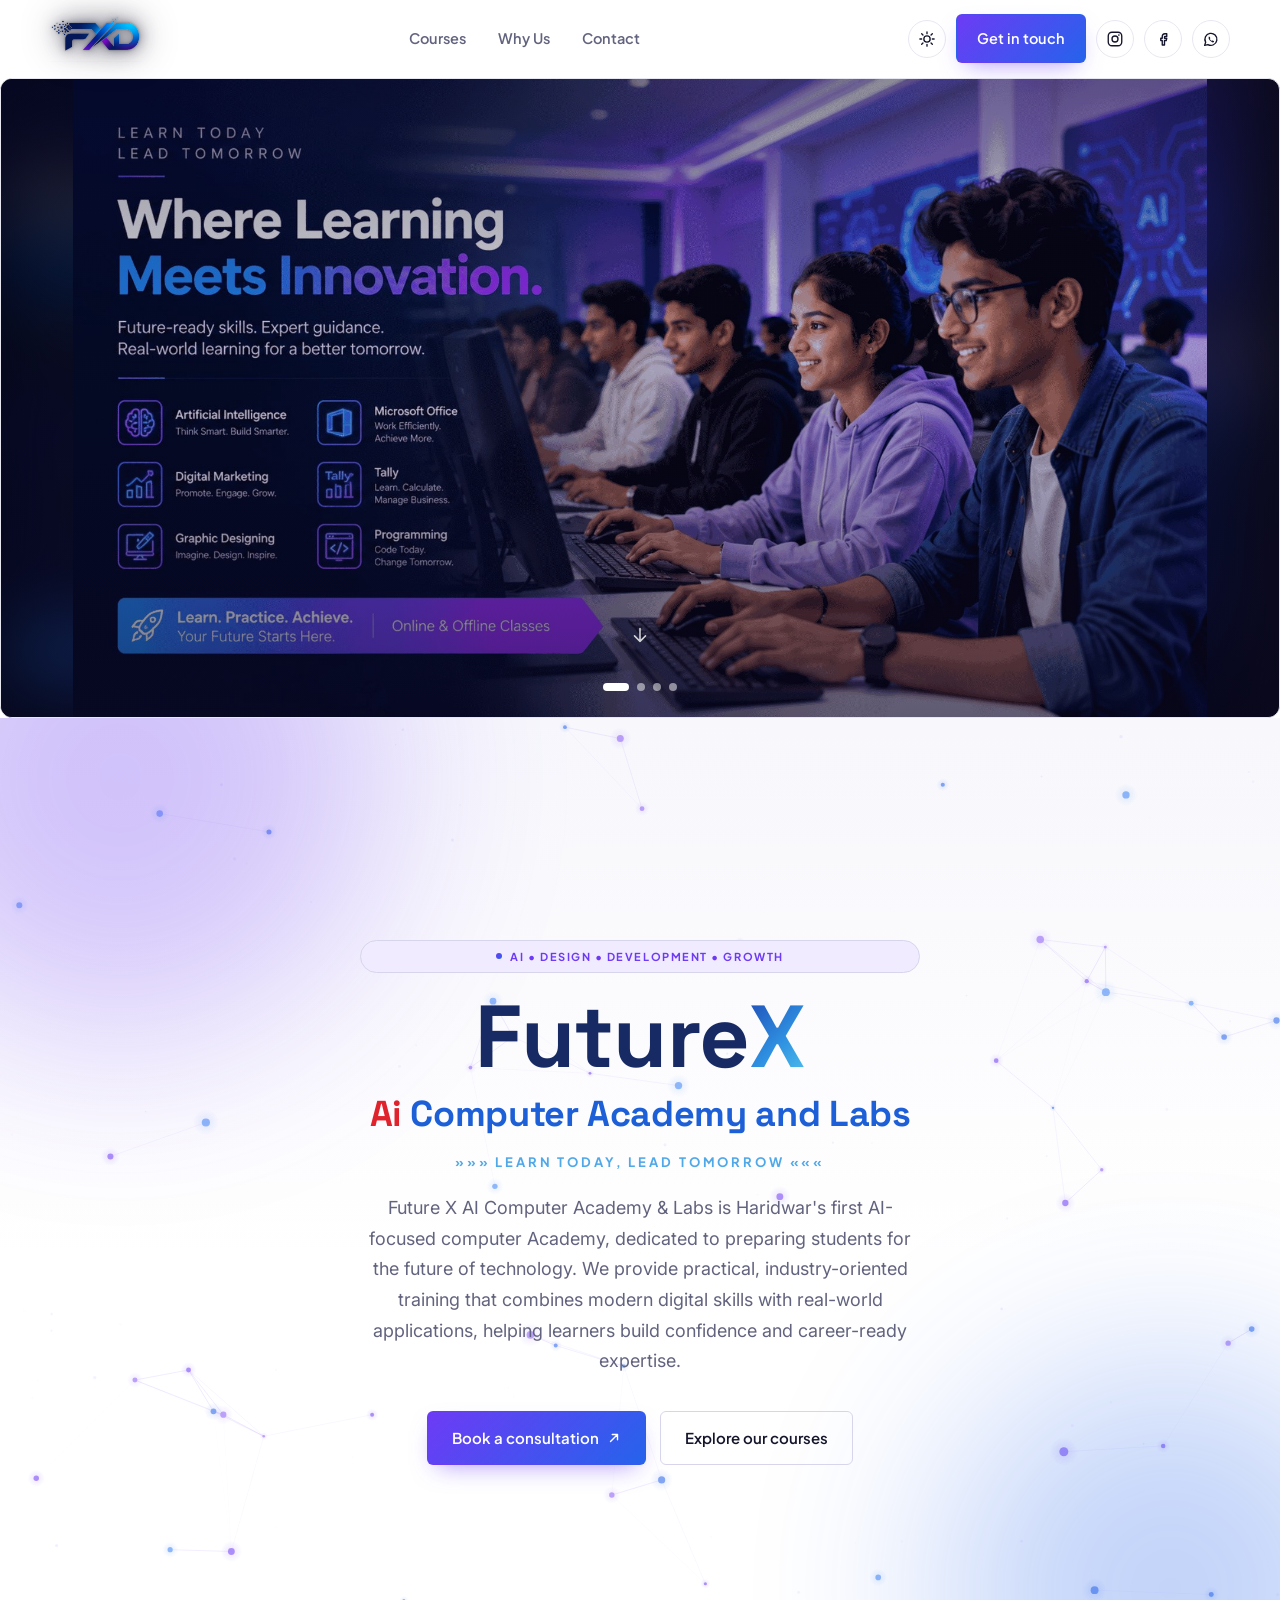
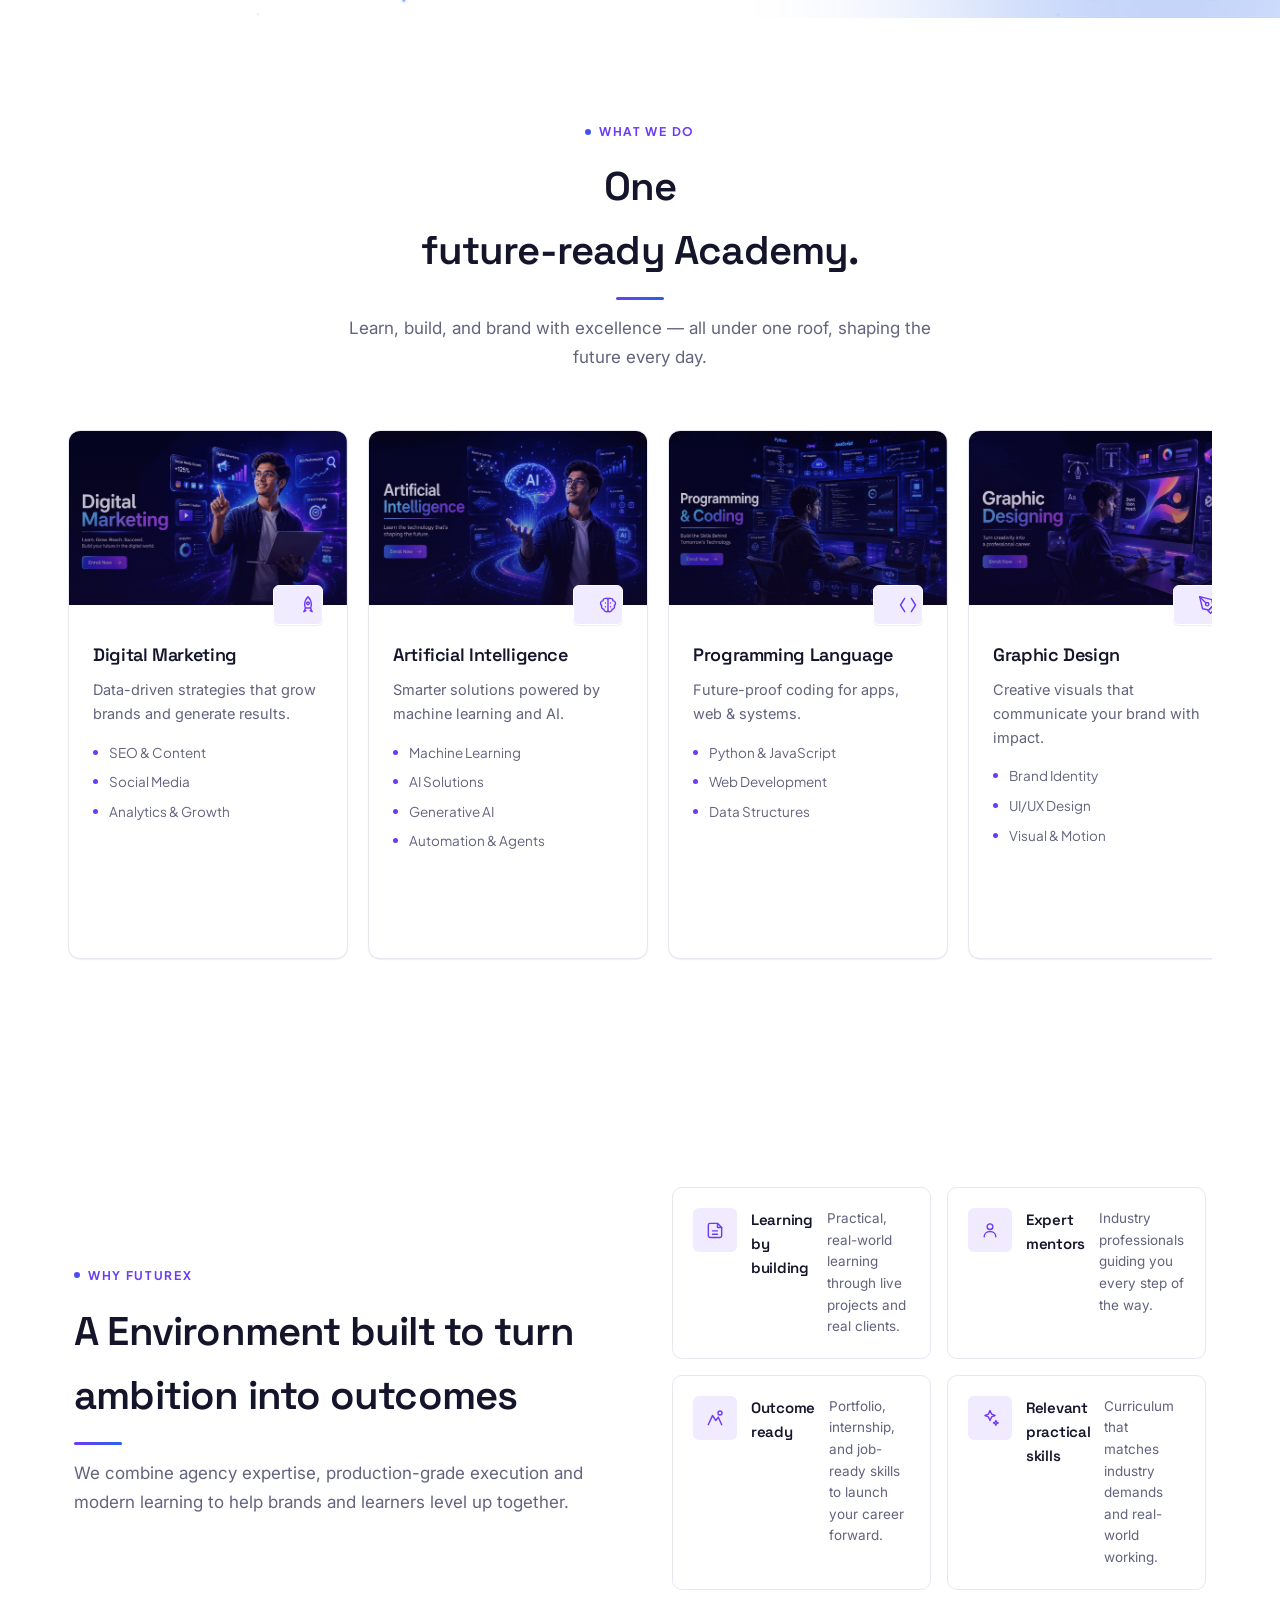
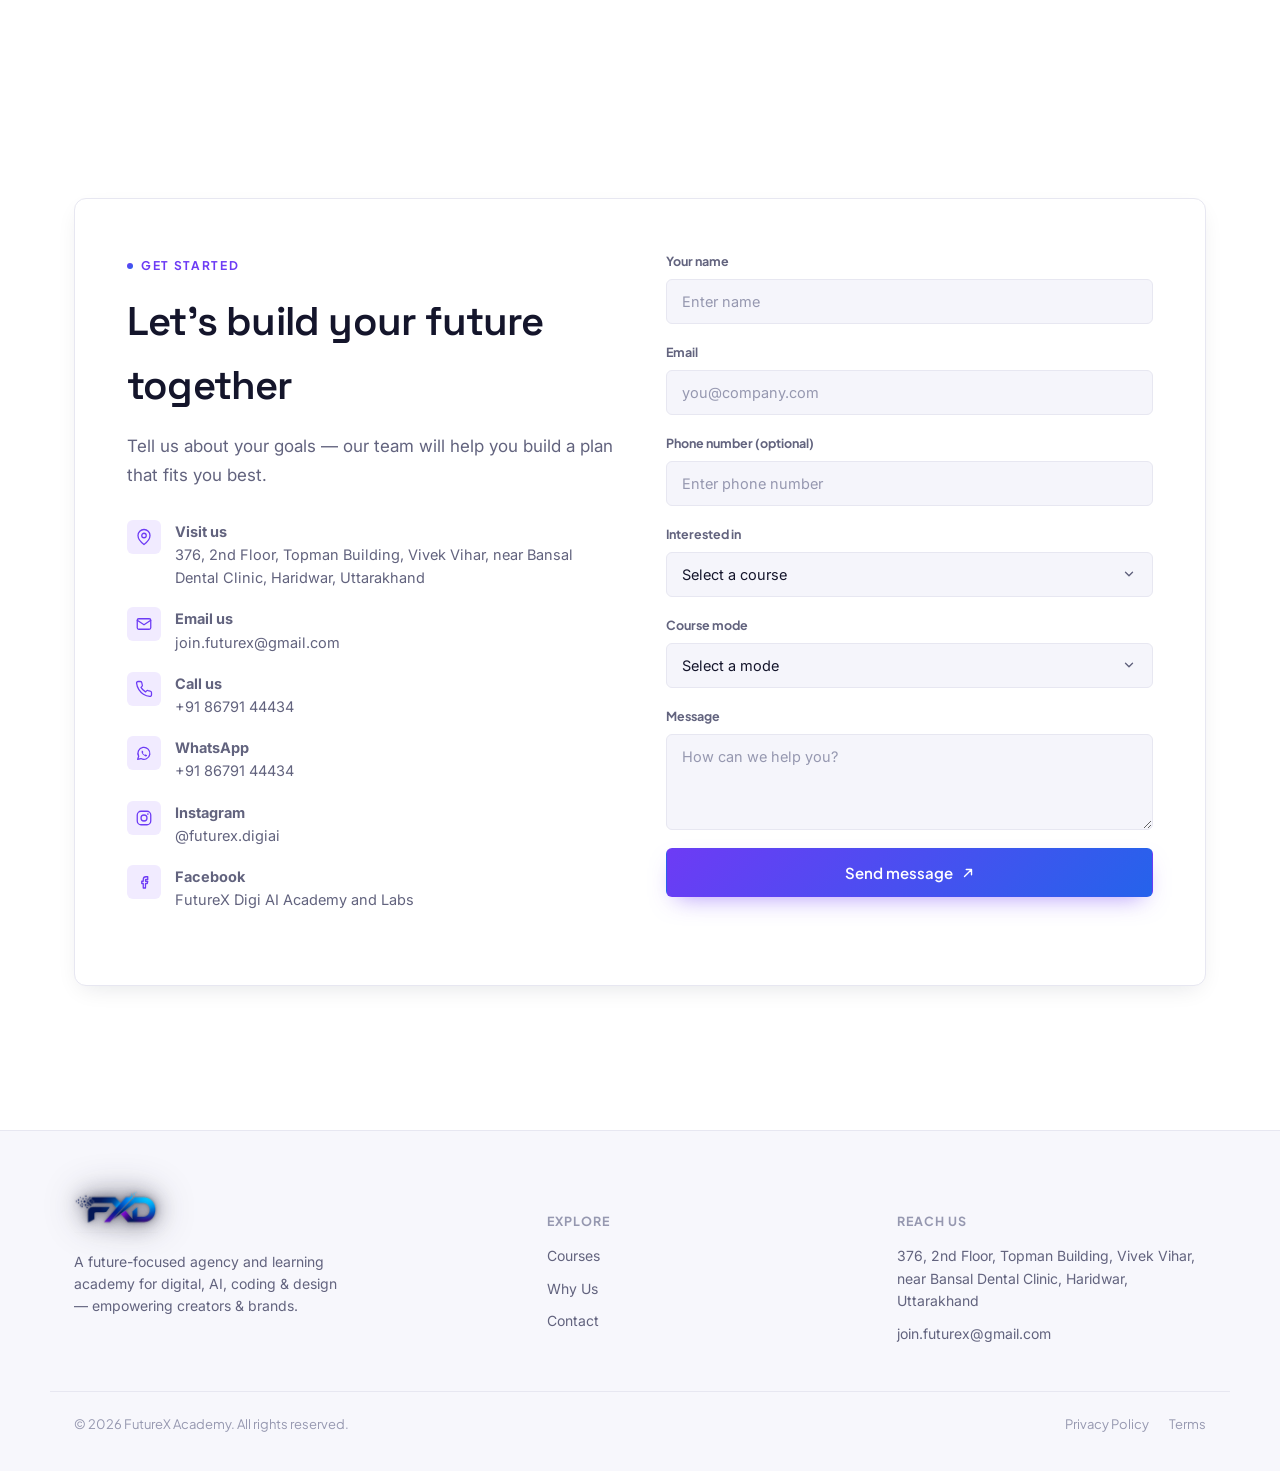
==== commit 121a6886: "hh" ====
--- a/index.html
+++ b/index.html
@@ -42,6 +42,9 @@
       </a>
       <a href="https://www.facebook.com/share/1ECa342fKd/" class="social-btn" target="_blank" rel="noopener noreferrer" aria-label="FutureX on Facebook">
         <svg viewBox="0 0 24 24" width="18" height="18" fill="none" stroke="currentColor" stroke-width="1.8" stroke-linecap="round" stroke-linejoin="round"><path d="M15 8.5h2V5h-2.4C12.4 5 11 6.6 11 8.8V11H9v3h2v6h3v-6h2.3l.7-3H14V9c0-.5.3-.5.6-.5z"/></svg>
+      </a>
+      <a href="https://wa.me/918679144434" class="social-btn" target="_blank" rel="noopener noreferrer" aria-label="FutureX on WhatsApp">
+        <svg viewBox="0 0 24 24" width="18" height="18" fill="none" stroke="currentColor" stroke-width="1.8" stroke-linecap="round" stroke-linejoin="round"><path d="M3.5 20.5l1.4-4.1a8 8 0 1 1 3 3l-4.4 1.1z"/><path d="M8.6 9.4c.2-.5.5-.5.8-.5h.4c.2 0 .4 0 .6.4l.6 1.4c.1.3.1.5-.1.7l-.4.4c-.1.2-.1.4 0 .6.4.6 1.4 1.6 2 2 .2.1.4.1.6 0l.4-.4c.2-.2.4-.2.7-.1l1.4.6c.3.2.4.4.4.6v.5c0 .3 0 .5-.5.7-1.5.7-3.2-.5-4.6-1.9-1.4-1.4-2.6-3-1.9-4.6z" fill="currentColor" stroke="none"/></svg>
       </a>
     </div>
 
@@ -117,7 +120,7 @@
       <p class="section__sub">Learn, build, and brand with excellence — all under one roof, shaping the future every day.</p>
     </div>
 
-    <div class="grid grid--6" id="disciplineGrid">
+    <div class="course-carousel" id="disciplineGrid">
       <article class="card reveal" style="--d:0">
         <div class="card__art"><img src="assets/images/site-photos/card-digital-marketing-16x10.jpg" alt="Digital marketing campaign visual" loading="lazy"></div>
         <div class="card__icon" style="--tint:#7B5CFF1f;--ic:#B6A6FF">
@@ -202,6 +205,20 @@
           <li>Microsoft PowerPoint</li>
           <li>Google Workspace</li>
           <li>PDF &amp; Office Automation</li>
+        </ul>
+      </article>
+
+      <article class="card reveal" style="--d:6">
+        <div class="card__art"><img src="assets/images/site-photos/card-programming-16x10.jpg" alt="AutoCAD drafting and design visual" loading="lazy"></div>
+        <div class="card__icon" style="--tint:#7B5CFF1f;--ic:#B6A6FF">
+          <svg viewBox="0 0 24 24" width="20" height="20" fill="none" stroke="currentColor" stroke-width="1.7" stroke-linecap="round" stroke-linejoin="round"><rect x="3" y="3" width="18" height="18" rx="2"/><path d="M3 15l5-5 4 4 5-6 4 4"/></svg>
+        </div>
+        <h3>AutoCAD</h3>
+        <p>Precision drafting and design skills for engineering &amp; architecture careers.</p>
+        <ul class="card__list">
+          <li>2D Drafting</li>
+          <li>3D Modeling</li>
+          <li>Technical Drawing Standards</li>
         </ul>
       </article>
     </div>
@@ -272,6 +289,10 @@
             <span><strong>Call us</strong><br><a href="tel:+918679144434">+91 86791 44434</a></span>
           </li>
           <li>
+            <span class="contact__ic"><svg viewBox="0 0 24 24" width="18" height="18" fill="none" stroke="currentColor" stroke-width="1.7" stroke-linecap="round" stroke-linejoin="round"><path d="M3.5 20.5l1.4-4.1a8 8 0 1 1 3 3l-4.4 1.1z"/><path d="M8.6 9.4c.2-.5.5-.5.8-.5h.4c.2 0 .4 0 .6.4l.6 1.4c.1.3.1.5-.1.7l-.4.4c-.1.2-.1.4 0 .6.4.6 1.4 1.6 2 2 .2.1.4.1.6 0l.4-.4c.2-.2.4-.2.7-.1l1.4.6c.3.2.4.4.4.6v.5c0 .3 0 .5-.5.7-1.5.7-3.2-.5-4.6-1.9-1.4-1.4-2.6-3-1.9-4.6z" fill="currentColor" stroke="none"/></svg></span>
+            <span><strong>WhatsApp</strong><br><a href="https://wa.me/918679144434" target="_blank" rel="noopener noreferrer">+91 86791 44434</a></span>
+          </li>
+          <li>
             <span class="contact__ic"><svg viewBox="0 0 24 24" width="18" height="18" fill="none" stroke="currentColor" stroke-width="1.7" stroke-linecap="round" stroke-linejoin="round"><rect x="3" y="3" width="18" height="18" rx="5"/><circle cx="12" cy="12" r="4"/><circle cx="17.2" cy="6.8" r="1.1" fill="currentColor" stroke="none"/></svg></span>
             <span><strong>Instagram</strong><br><a href="https://www.instagram.com/futurex.digiai?igsh=enZ0Y2p0eXBpa2Fp" target="_blank" rel="noopener noreferrer">@futurex.digiai</a></span>
           </li>
@@ -296,6 +317,10 @@
           <label for="f-email">Email</label>
           <input type="email" id="f-email" name="email" placeholder="you@company.com" required autocomplete="email">
           <span class="field__err">Enter a valid email</span>
+        </div>
+        <div class="field">
+          <label for="f-phone">Phone number (optional)</label>
+          <input type="tel" id="f-phone" name="phone" placeholder="Enter phone number" autocomplete="tel">
         </div>
         <div class="field">
           <label for="f-interest">Interested in</label>
--- a/assets/css/style.css
+++ b/assets/css/style.css
@@ -464,8 +464,20 @@
 .card__list li{ font-family: var(--font-ui); font-size: 13.5px; color: var(--text-mute); padding-left: 16px; position:relative; }
 .card__list li::before{ content:""; position:absolute; left:0; top:8px; width:5px; height:5px; border-radius:50%; background: var(--violet); }
 
-@media (max-width: 980px){ .grid--4{ grid-template-columns: repeat(2,1fr); } .grid--6{ grid-template-columns: repeat(2,1fr); } }
-@media (max-width: 560px){ .grid--4{ grid-template-columns: 1fr; } .grid--6{ grid-template-columns: 1fr; } }
+@media (max-width: 980px){ .grid--4{ grid-template-columns: repeat(2,1fr); } }
+@media (max-width: 560px){ .grid--4{ grid-template-columns: 1fr; } }
+
+/* Course carousel: manual swipe on touch, no auto-play */
+.course-carousel{
+  display:flex; gap:20px; overflow-x:auto; scroll-snap-type:x mandatory;
+  padding: 6px 6px 20px; margin: 0 -6px; -webkit-overflow-scrolling:touch; scrollbar-width:thin;
+}
+.course-carousel .card{
+  flex: 0 0 280px; scroll-snap-align:start;
+}
+@media (max-width: 560px){
+  .course-carousel .card{ flex-basis: 82vw; }
+}
 
 /* =========================================================
    Split / mini cards (Why FutureX)
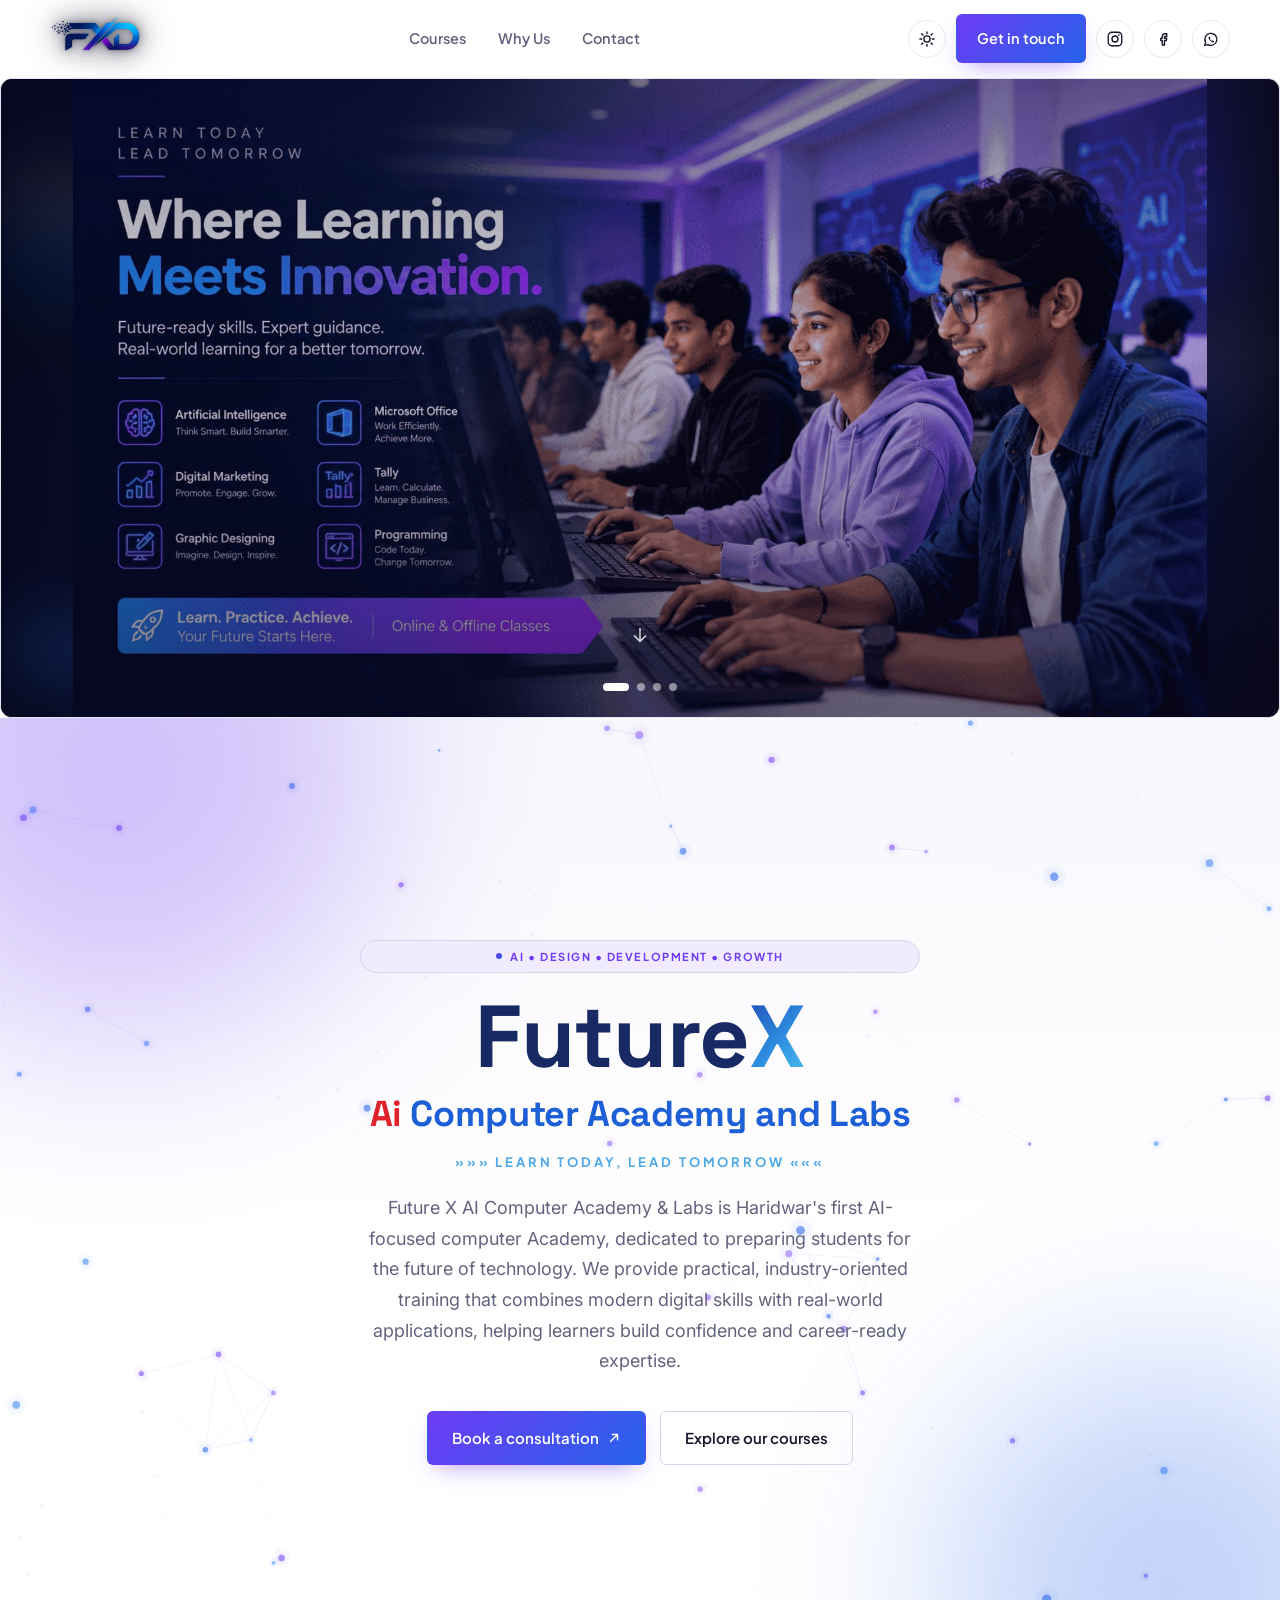
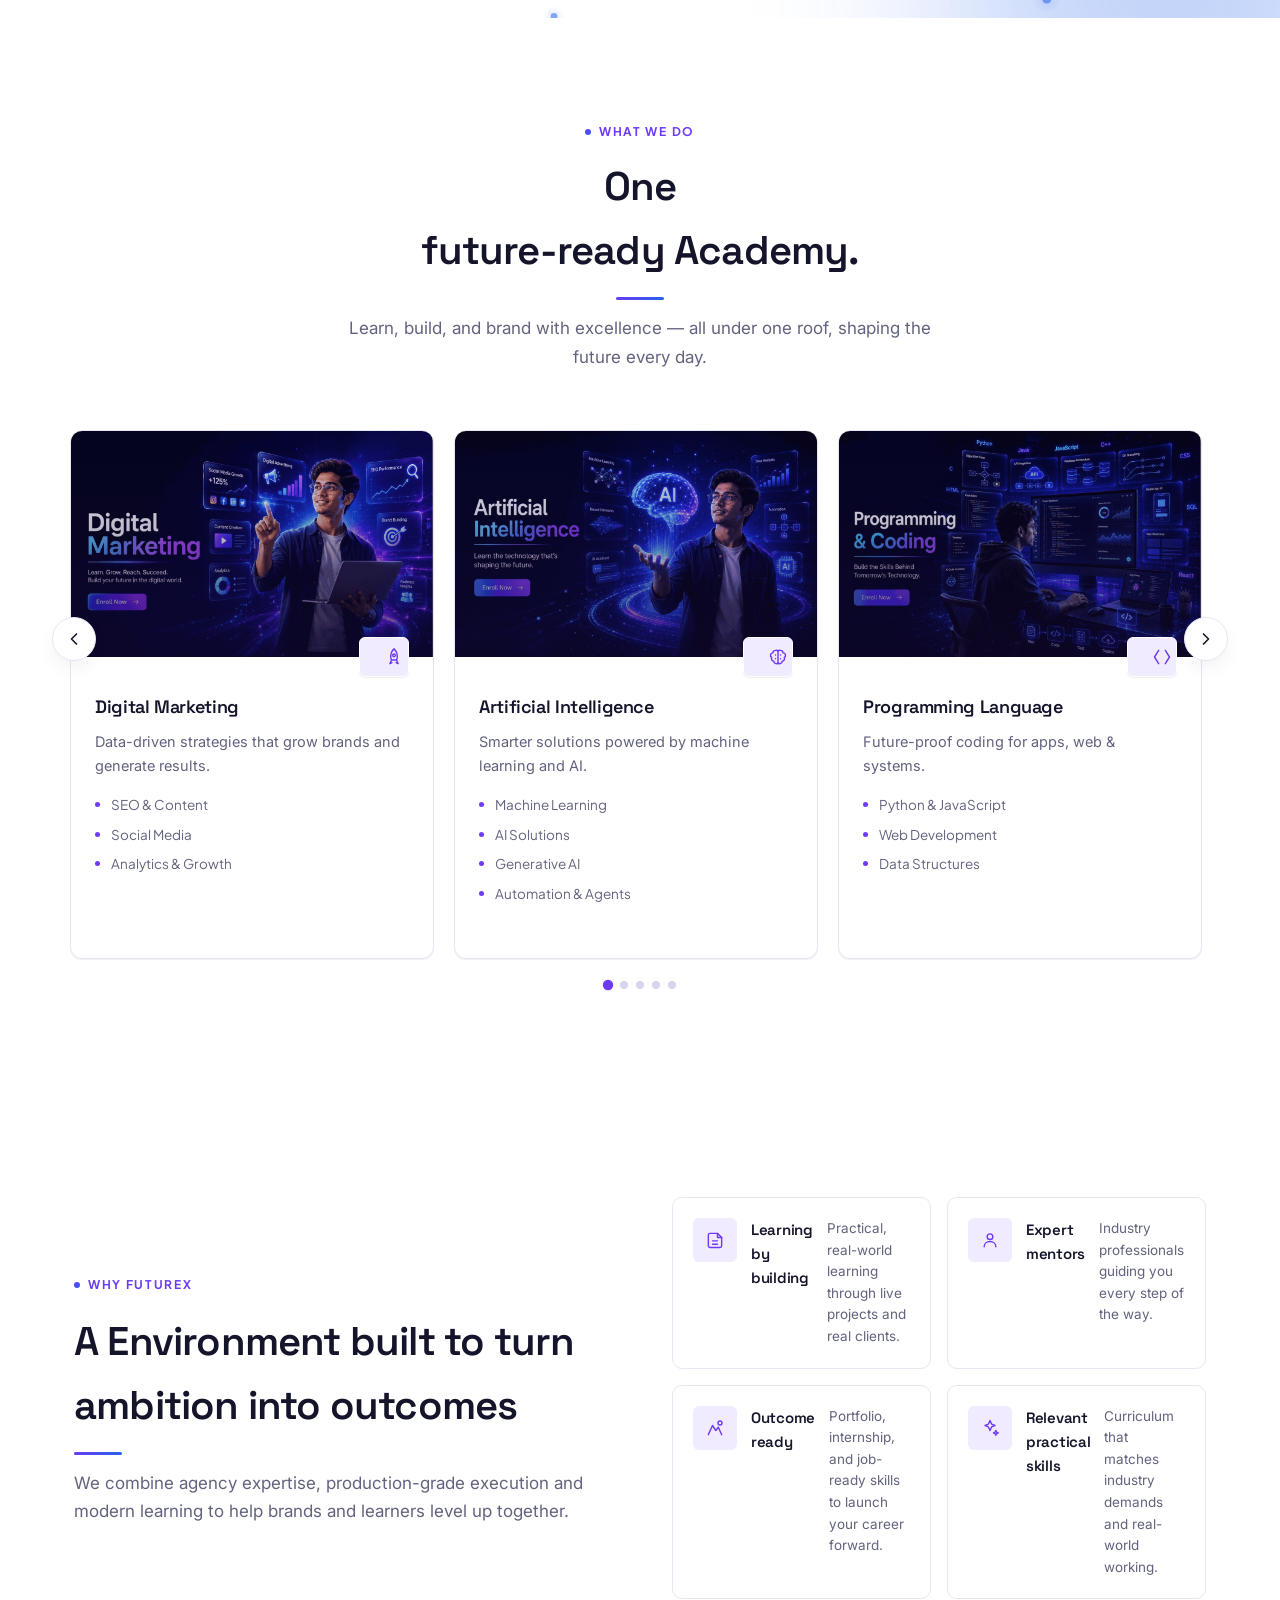
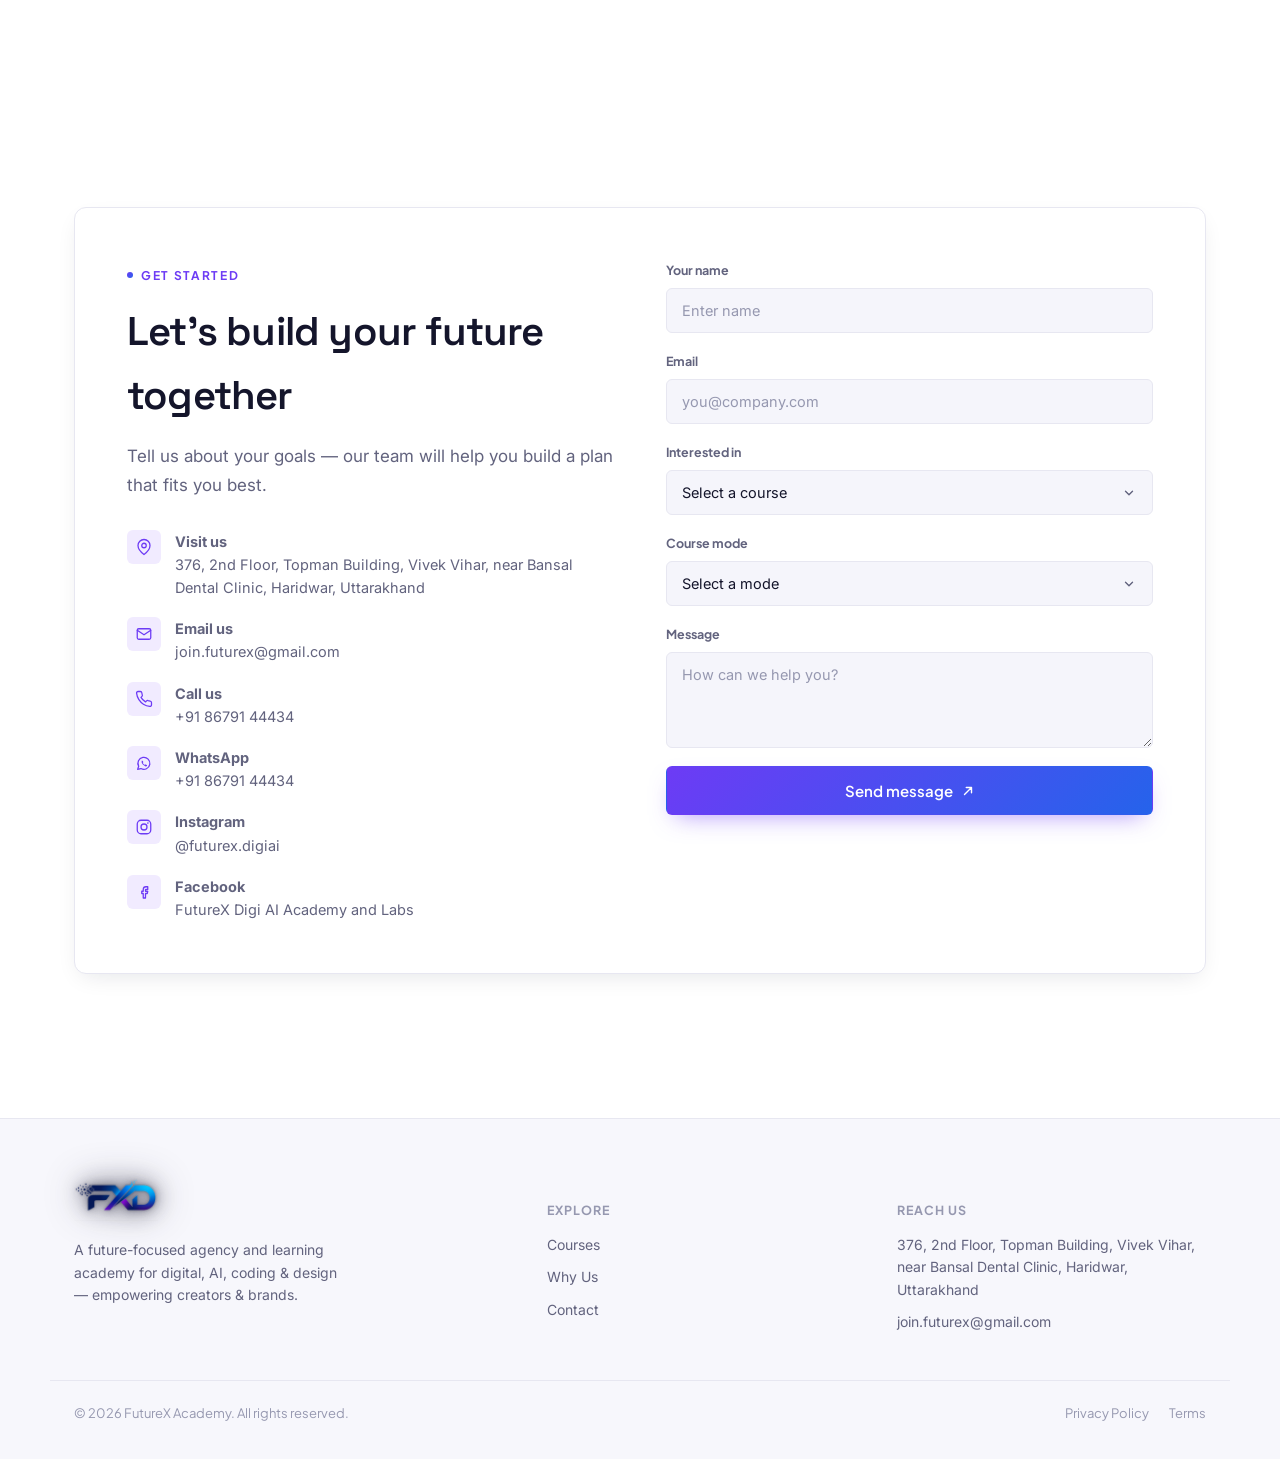
==== commit 5c86685a: "ss" ====
--- a/index.html
+++ b/index.html
@@ -120,7 +120,15 @@
       <p class="section__sub">Learn, build, and brand with excellence — all under one roof, shaping the future every day.</p>
     </div>
 
-    <div class="course-carousel" id="disciplineGrid">
+    <div class="carousel" id="disciplineCarousel">
+      <button type="button" class="carousel__arrow carousel__arrow--prev" id="disciplinePrev" aria-label="Previous courses">
+        <svg viewBox="0 0 24 24" width="20" height="20" fill="none" stroke="currentColor" stroke-width="2" stroke-linecap="round" stroke-linejoin="round"><path d="M15 18l-6-6 6-6"/></svg>
+      </button>
+      <button type="button" class="carousel__arrow carousel__arrow--next" id="disciplineNext" aria-label="Next courses">
+        <svg viewBox="0 0 24 24" width="20" height="20" fill="none" stroke="currentColor" stroke-width="2" stroke-linecap="round" stroke-linejoin="round"><path d="M9 18l6-6-6-6"/></svg>
+      </button>
+
+      <div class="carousel__track" id="disciplineGrid">
       <article class="card reveal" style="--d:0">
         <div class="card__art"><img src="assets/images/site-photos/card-digital-marketing-16x10.jpg" alt="Digital marketing campaign visual" loading="lazy"></div>
         <div class="card__icon" style="--tint:#7B5CFF1f;--ic:#B6A6FF">
@@ -209,18 +217,23 @@
       </article>
 
       <article class="card reveal" style="--d:6">
-        <div class="card__art"><img src="assets/images/site-photos/card-programming-16x10.jpg" alt="AutoCAD drafting and design visual" loading="lazy"></div>
-        <div class="card__icon" style="--tint:#7B5CFF1f;--ic:#B6A6FF">
-          <svg viewBox="0 0 24 24" width="20" height="20" fill="none" stroke="currentColor" stroke-width="1.7" stroke-linecap="round" stroke-linejoin="round"><rect x="3" y="3" width="18" height="18" rx="2"/><path d="M3 15l5-5 4 4 5-6 4 4"/></svg>
+        <div class="card__art card__art--icon" style="--tint:#7B5CFF1f;--ic:#B6A6FF">
+          <svg viewBox="0 0 24 24" width="46" height="46" fill="none" stroke="currentColor" stroke-width="1.4" stroke-linecap="round" stroke-linejoin="round"><path d="M3 3h13l5 5v13H3z"/><path d="M16 3v5h5"/><path d="M7 12h6M7 15.5h9M7 8.5h4"/><circle cx="14" cy="17.5" r="2.1"/><path d="M14 15.4v.6M14 18.5v.6M16.1 17.5h-.6M12.5 17.5h-.6"/></svg>
+        </div>
+        <div class="card__icon" style="--tint:#7B5CFF1f;--ic:#B6A6FF">
+          <svg viewBox="0 0 24 24" width="20" height="20" fill="none" stroke="currentColor" stroke-width="1.7" stroke-linecap="round" stroke-linejoin="round"><path d="M4 4h16v16H4z"/><path d="M4 9h16M9 4v16"/></svg>
         </div>
         <h3>AutoCAD</h3>
-        <p>Precision drafting and design skills for engineering &amp; architecture careers.</p>
-        <ul class="card__list">
-          <li>2D Drafting</li>
+        <p>Precision 2D drafting and 3D modeling for design and engineering careers.</p>
+        <ul class="card__list">
+          <li>2D Drafting &amp; Layouts</li>
           <li>3D Modeling</li>
-          <li>Technical Drawing Standards</li>
-        </ul>
-      </article>
+          <li>Architectural &amp; Mechanical Design</li>
+        </ul>
+      </article>
+      </div>
+
+      <div class="carousel__dots" id="disciplineDots"></div>
     </div>
   </section>
 
@@ -317,10 +330,6 @@
           <label for="f-email">Email</label>
           <input type="email" id="f-email" name="email" placeholder="you@company.com" required autocomplete="email">
           <span class="field__err">Enter a valid email</span>
-        </div>
-        <div class="field">
-          <label for="f-phone">Phone number (optional)</label>
-          <input type="tel" id="f-phone" name="phone" placeholder="Enter phone number" autocomplete="tel">
         </div>
         <div class="field">
           <label for="f-interest">Interested in</label>
@@ -332,6 +341,7 @@
             <option>Graphic Design</option>
             <option>MS Office &amp; Office Automation</option>
             <option>Tally Prime (GST + ERP)</option>
+            <option>AutoCAD</option>
             <option>Something else</option>
           </select>
           <span class="field__err">Please select an option</span>
--- a/assets/css/style.css
+++ b/assets/css/style.css
@@ -145,6 +145,51 @@
 .grid{ display:grid; gap: 20px; }
 .grid--4{ grid-template-columns: repeat(4, 1fr); }
 .grid--6{ grid-template-columns: repeat(3, 1fr); }
+
+/* =========================================================
+   Swipeable course carousel widget
+   ========================================================= */
+.carousel{ position:relative; }
+.carousel__track{
+  display:flex; gap:20px; overflow-x:auto; scroll-snap-type:x mandatory;
+  scroll-behavior:smooth; padding:6px 4px 18px; margin:0 -4px;
+  -webkit-overflow-scrolling:touch;
+  scrollbar-width:none;
+}
+.carousel__track::-webkit-scrollbar{ display:none; }
+.carousel__track{ cursor:grab; }
+.carousel__track.is-dragging{ cursor:grabbing; scroll-snap-type:none; user-select:none; }
+.carousel__track > .card{
+  flex:0 0 calc((100% - 40px) / 3); scroll-snap-align:start; min-width:0;
+}
+.carousel__arrow{
+  position:absolute; top:38%; transform:translateY(-50%); z-index:5;
+  width:44px; height:44px; border-radius:50%; display:grid; place-items:center;
+  background:var(--surface); border:1px solid var(--border); color:var(--ink);
+  box-shadow:var(--shadow-md); cursor:pointer; transition:transform .2s var(--ease), border-color .2s ease, opacity .2s ease;
+}
+.carousel__arrow:hover{ transform:translateY(-50%) scale(1.08); border-color:var(--border-hi); }
+.carousel__arrow--prev{ left:-22px; }
+.carousel__arrow--next{ right:-22px; }
+.carousel__arrow[disabled]{ opacity:.35; cursor:default; pointer-events:none; }
+.carousel__dots{ display:flex; justify-content:center; gap:8px; margin-top:4px; }
+.carousel__dots button{
+  width:8px; height:8px; border-radius:50%; border:none; padding:0;
+  background:var(--border-hi); cursor:pointer; transition:transform .2s ease, background .2s ease;
+}
+.carousel__dots button.is-active{ background:var(--violet); transform:scale(1.3); }
+
+.card__art--icon{ display:grid; place-items:center; color:var(--ic); background:var(--tint); }
+
+@media (max-width: 980px){
+  .carousel__track > .card{ flex:0 0 calc((100% - 20px) / 2); }
+}
+@media (max-width: 560px){
+  .carousel__track > .card{ flex:0 0 88%; }
+  .carousel__arrow{ width:38px; height:38px; }
+  .carousel__arrow--prev{ left:-10px; }
+  .carousel__arrow--next{ right:-10px; }
+}
 
 .accent-bar{
   display:block; width:48px; height:3px; margin-top:14px; border-radius:99px;
@@ -464,20 +509,8 @@
 .card__list li{ font-family: var(--font-ui); font-size: 13.5px; color: var(--text-mute); padding-left: 16px; position:relative; }
 .card__list li::before{ content:""; position:absolute; left:0; top:8px; width:5px; height:5px; border-radius:50%; background: var(--violet); }
 
-@media (max-width: 980px){ .grid--4{ grid-template-columns: repeat(2,1fr); } }
-@media (max-width: 560px){ .grid--4{ grid-template-columns: 1fr; } }
-
-/* Course carousel: manual swipe on touch, no auto-play */
-.course-carousel{
-  display:flex; gap:20px; overflow-x:auto; scroll-snap-type:x mandatory;
-  padding: 6px 6px 20px; margin: 0 -6px; -webkit-overflow-scrolling:touch; scrollbar-width:thin;
-}
-.course-carousel .card{
-  flex: 0 0 280px; scroll-snap-align:start;
-}
-@media (max-width: 560px){
-  .course-carousel .card{ flex-basis: 82vw; }
-}
+@media (max-width: 980px){ .grid--4{ grid-template-columns: repeat(2,1fr); } .grid--6{ grid-template-columns: repeat(2,1fr); } }
+@media (max-width: 560px){ .grid--4{ grid-template-columns: 1fr; } .grid--6{ grid-template-columns: 1fr; } }
 
 /* =========================================================
    Split / mini cards (Why FutureX)
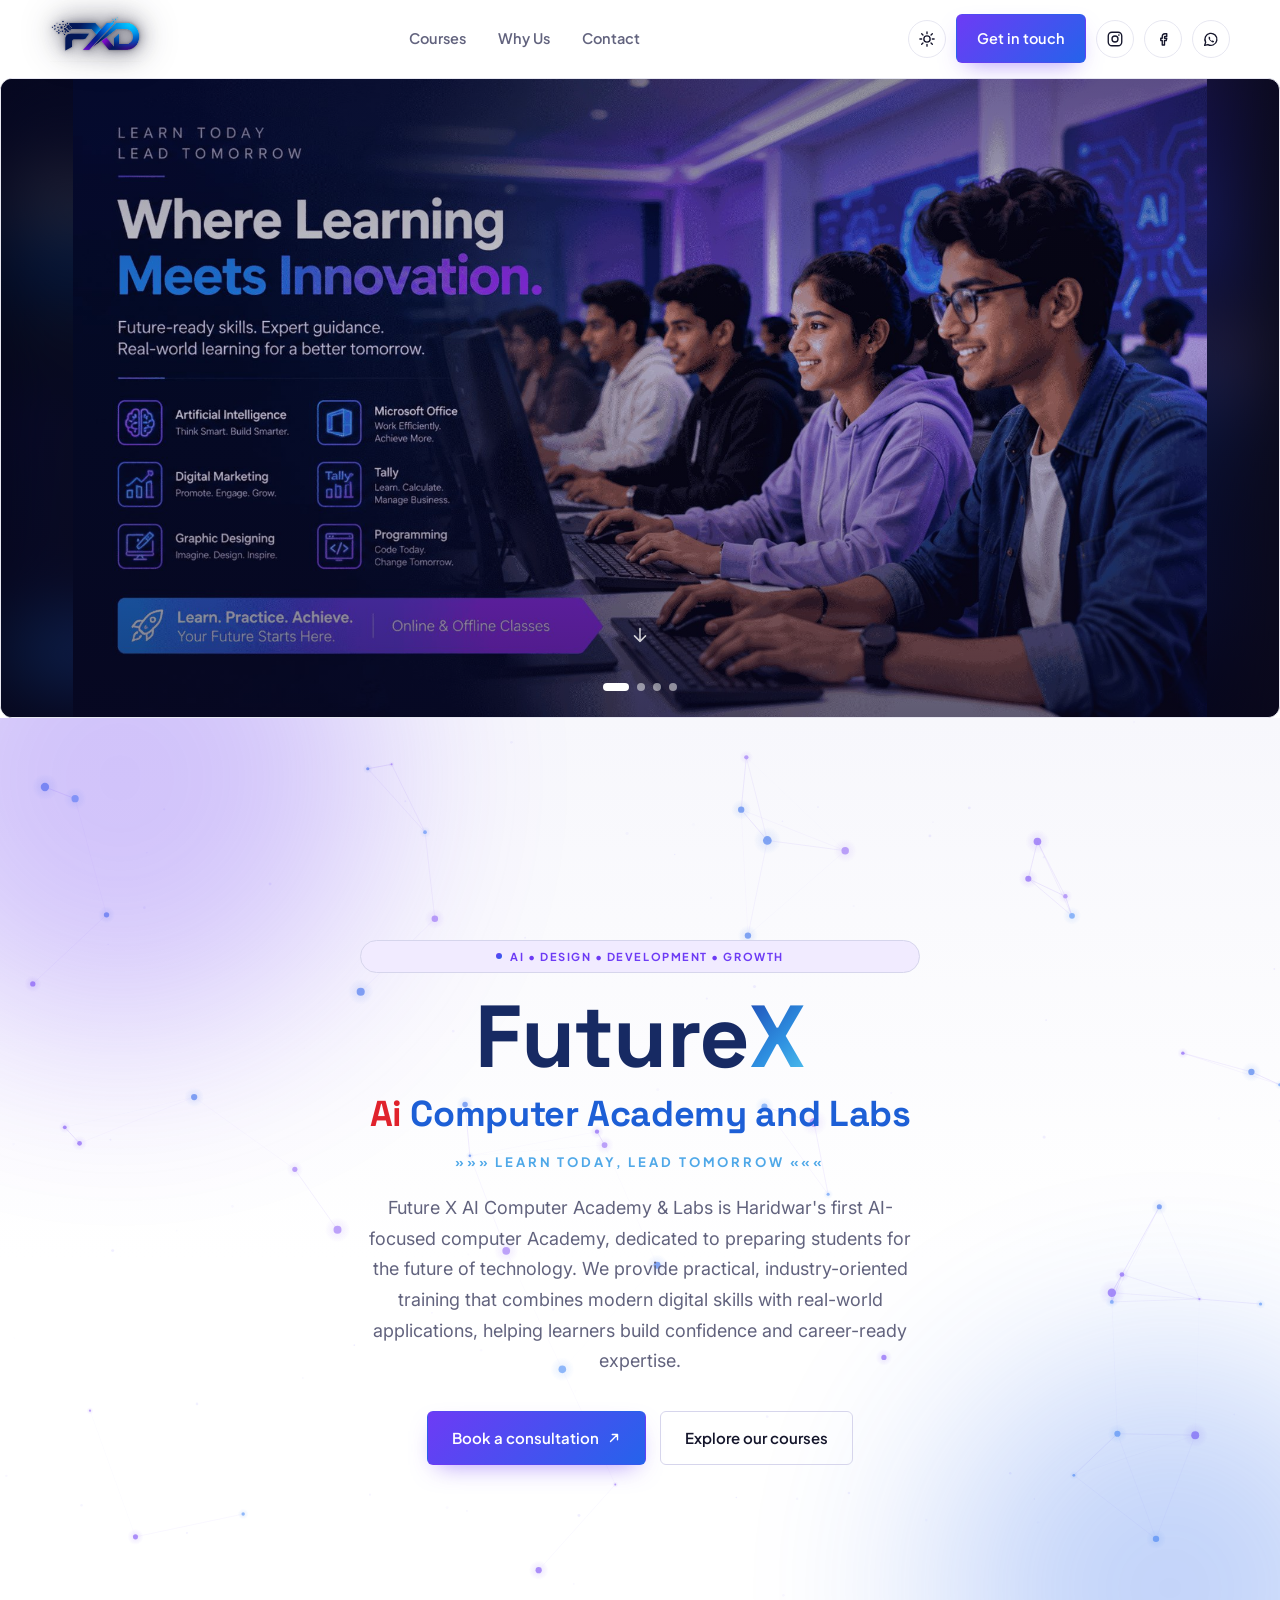
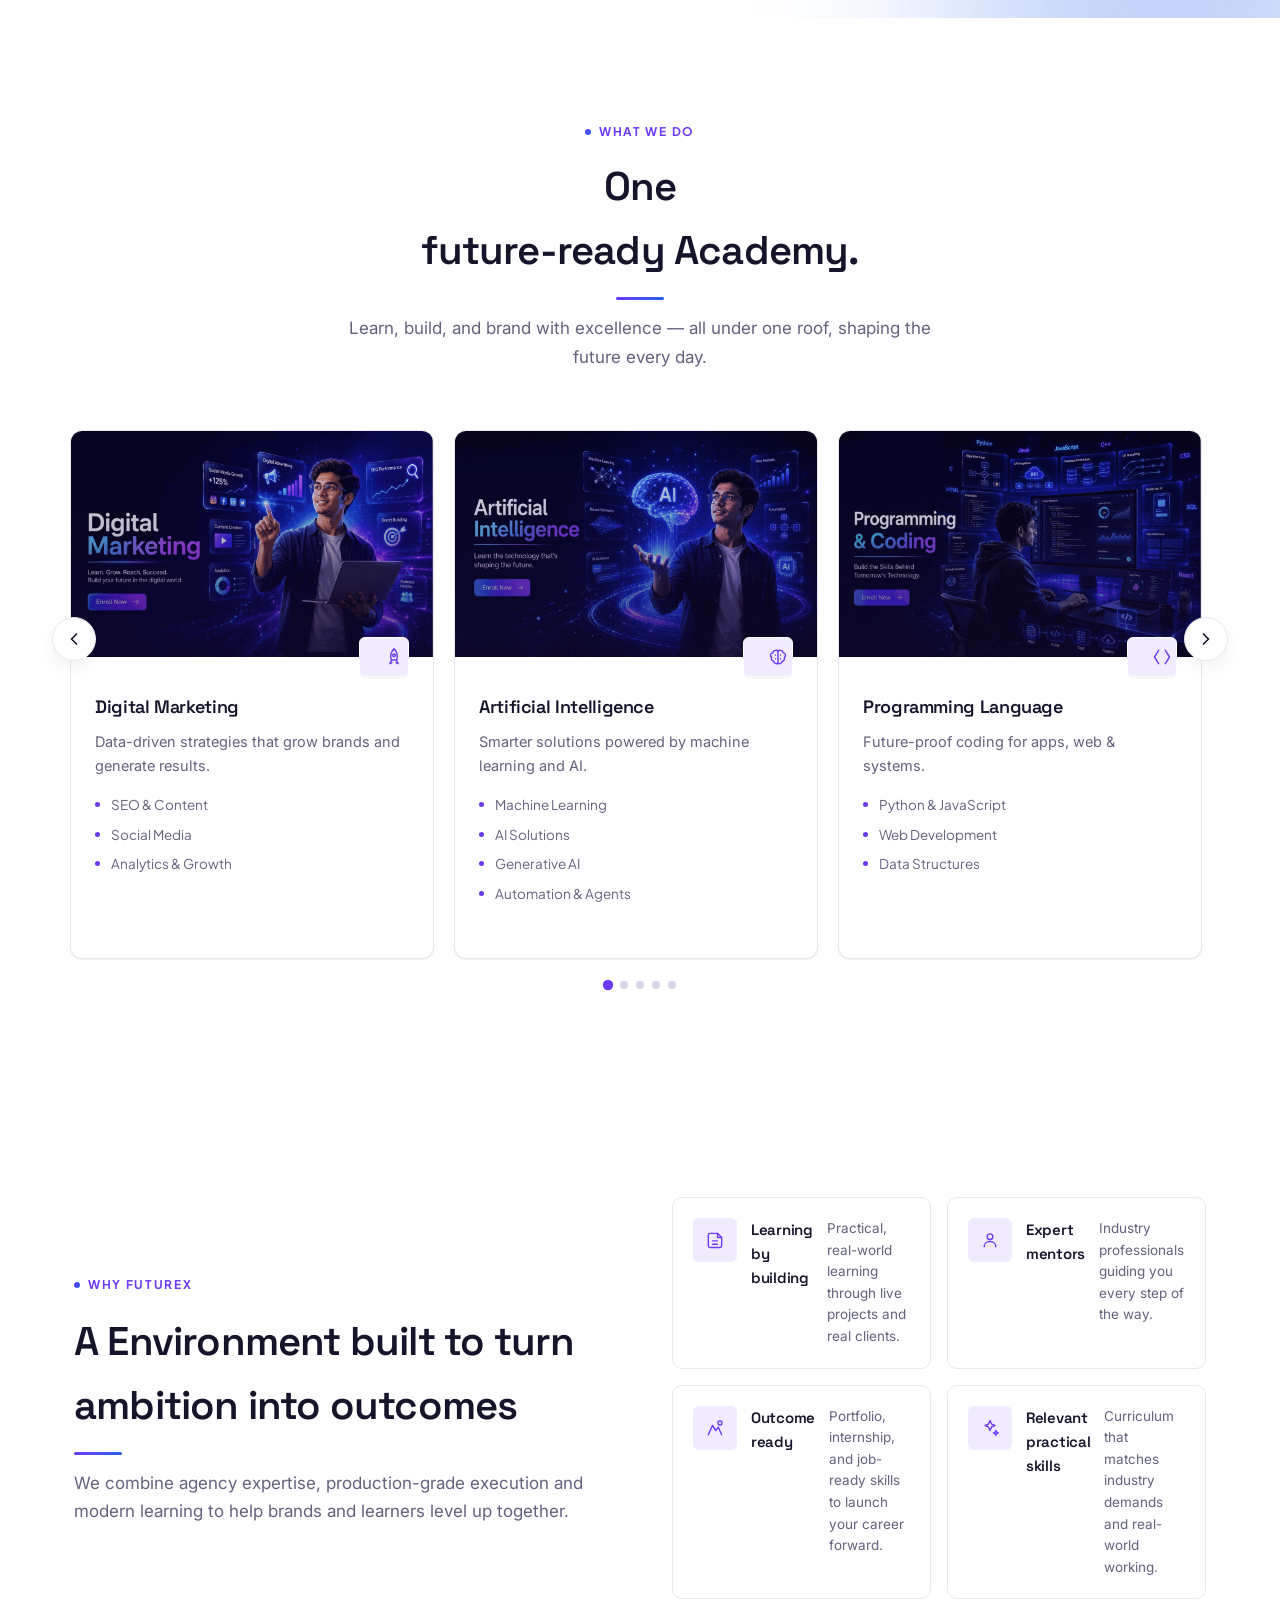
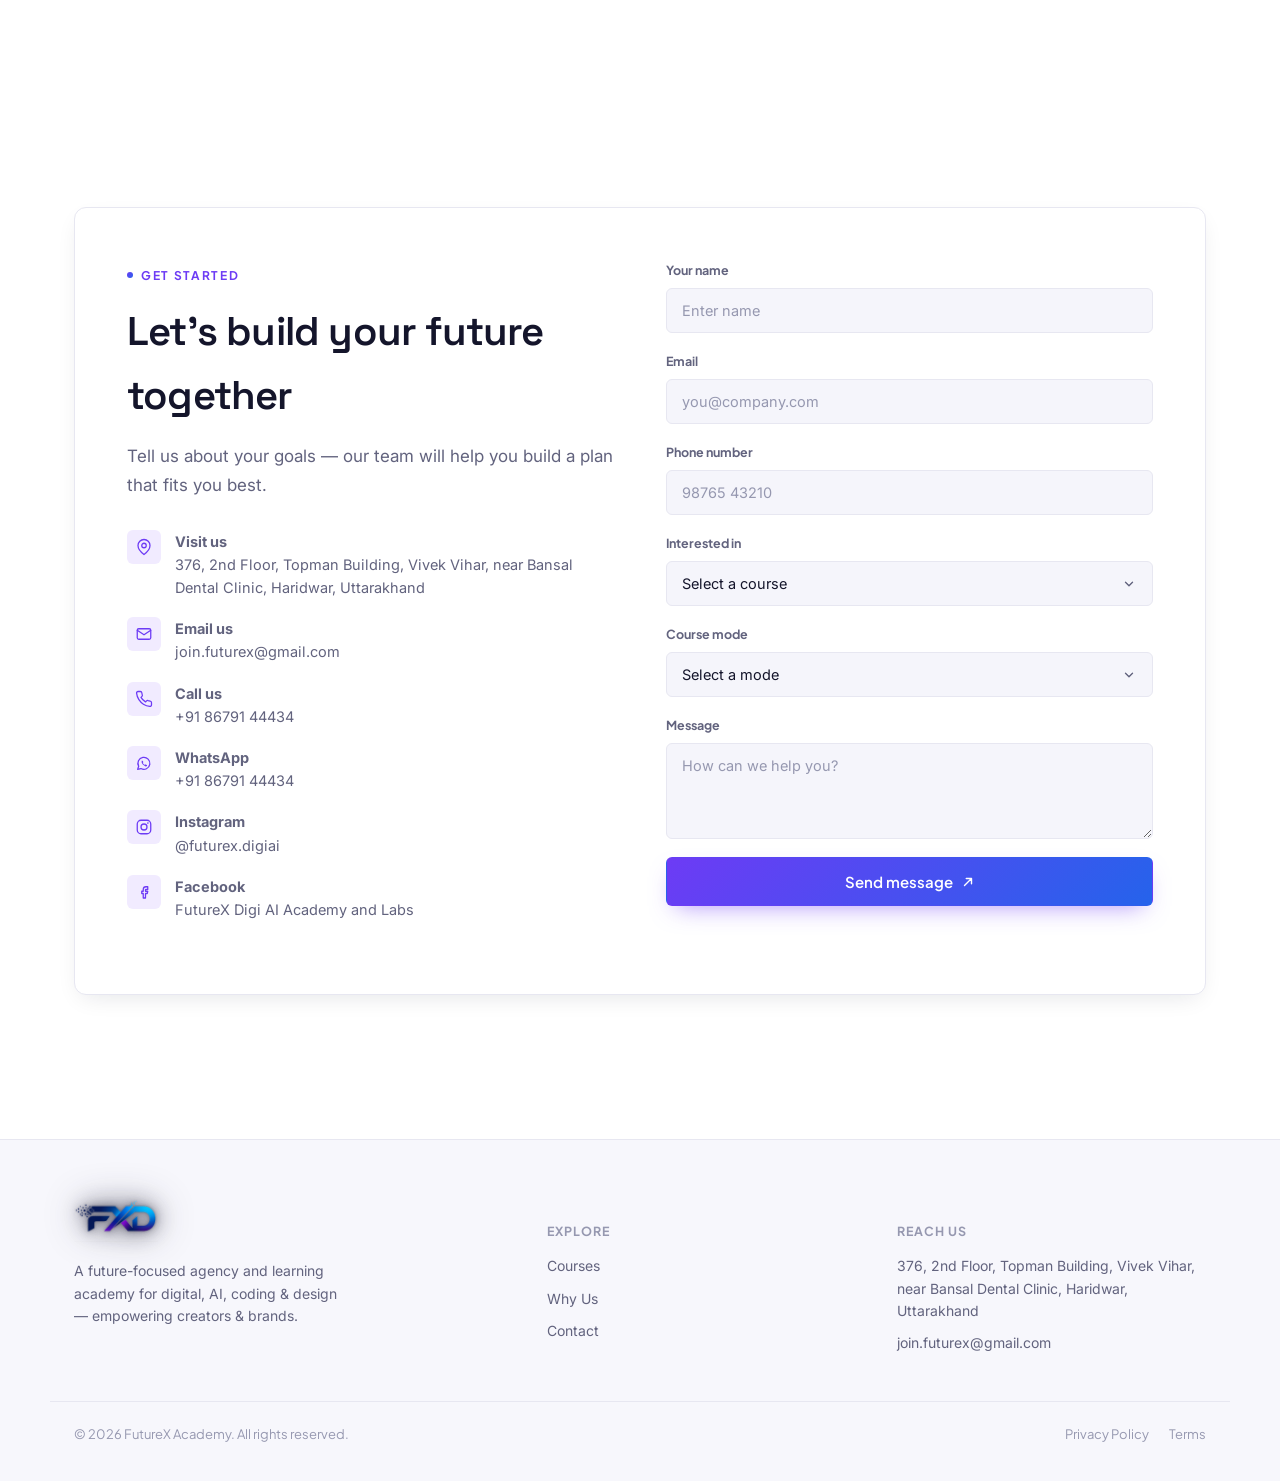
==== commit 64608618: "dd" ====
--- a/index.html
+++ b/index.html
@@ -332,7 +332,13 @@
           <span class="field__err">Enter a valid email</span>
         </div>
         <div class="field">
+          <label for="f-phone">Phone number</label>
+          <input type="tel" id="f-phone" name="phone" placeholder="98765 43210" required autocomplete="tel" inputmode="tel">
+          <span class="field__err">Enter a valid phone number</span>
+        </div>
+        <div class="field">
           <label for="f-interest">Interested in</label>
+
           <select id="f-interest" name="interest" required>
             <option value="" disabled selected>Select a course</option>
             <option>Digital Marketing</option>
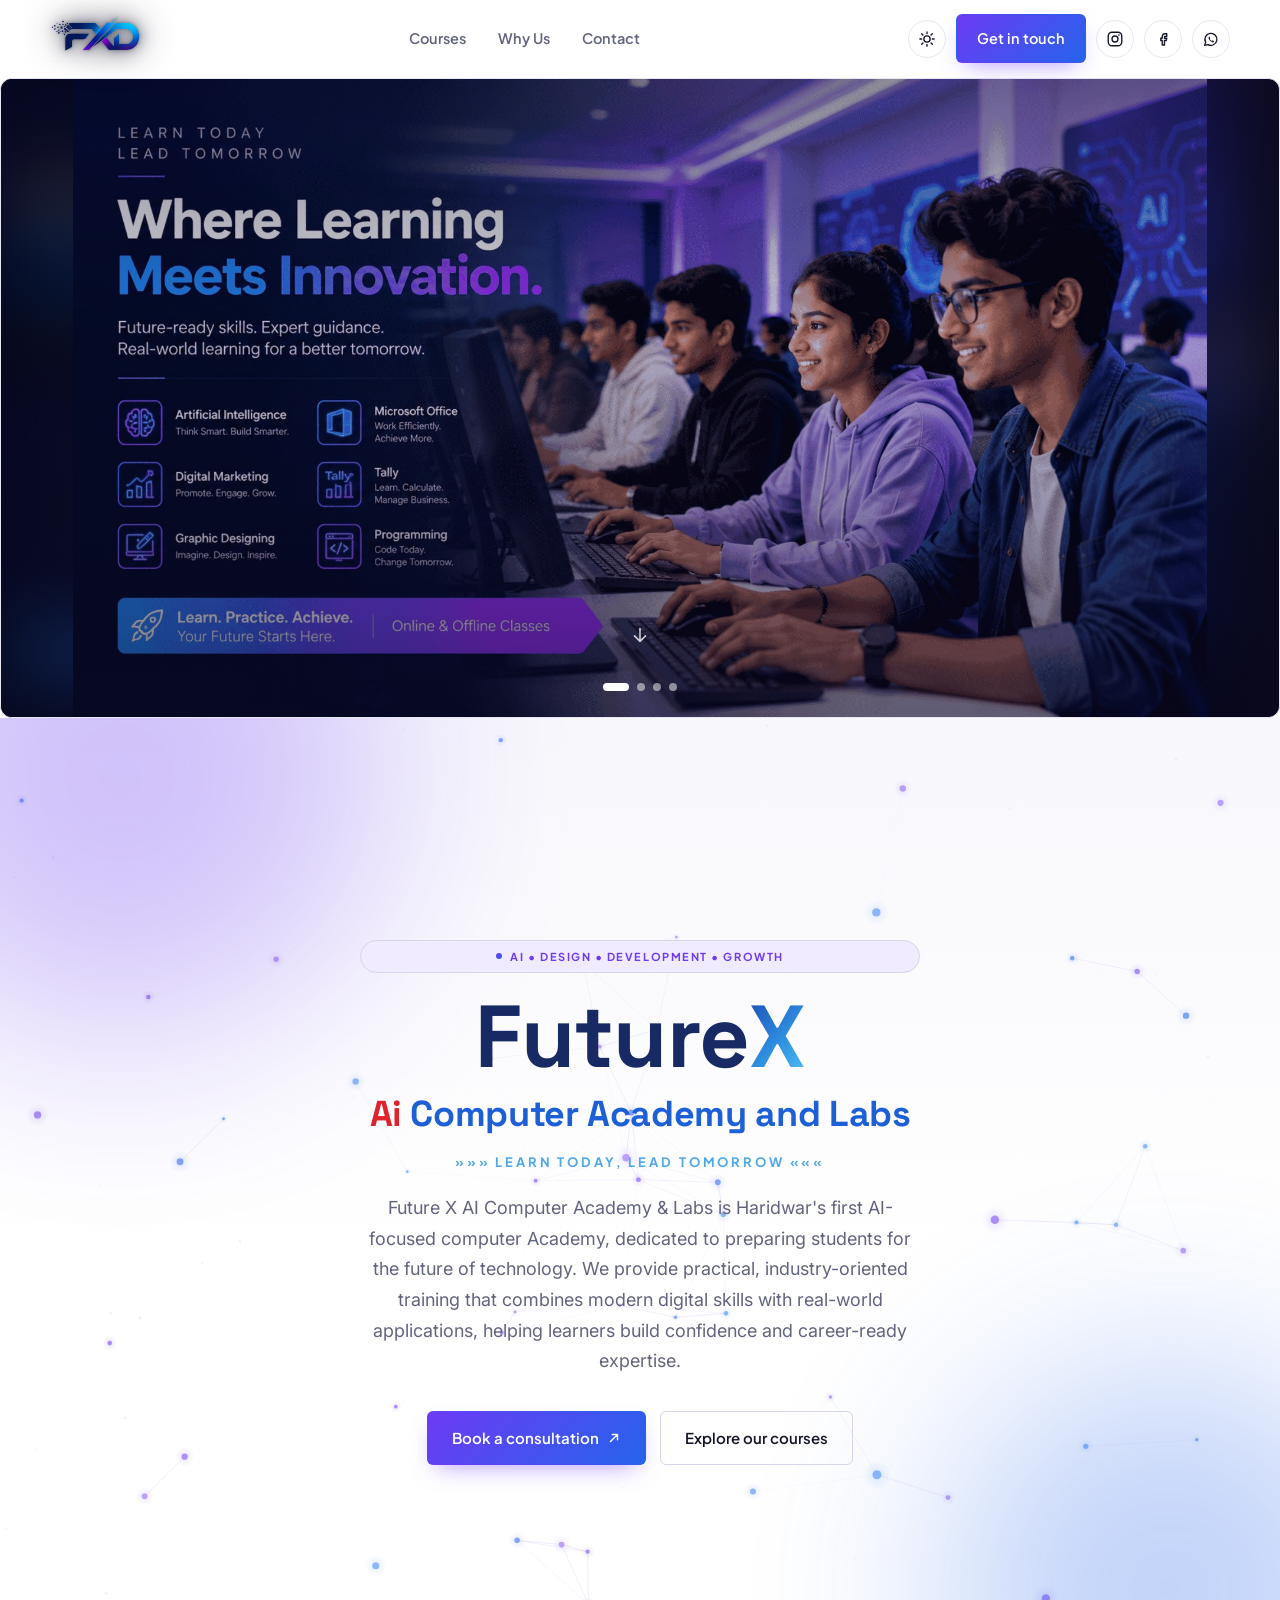
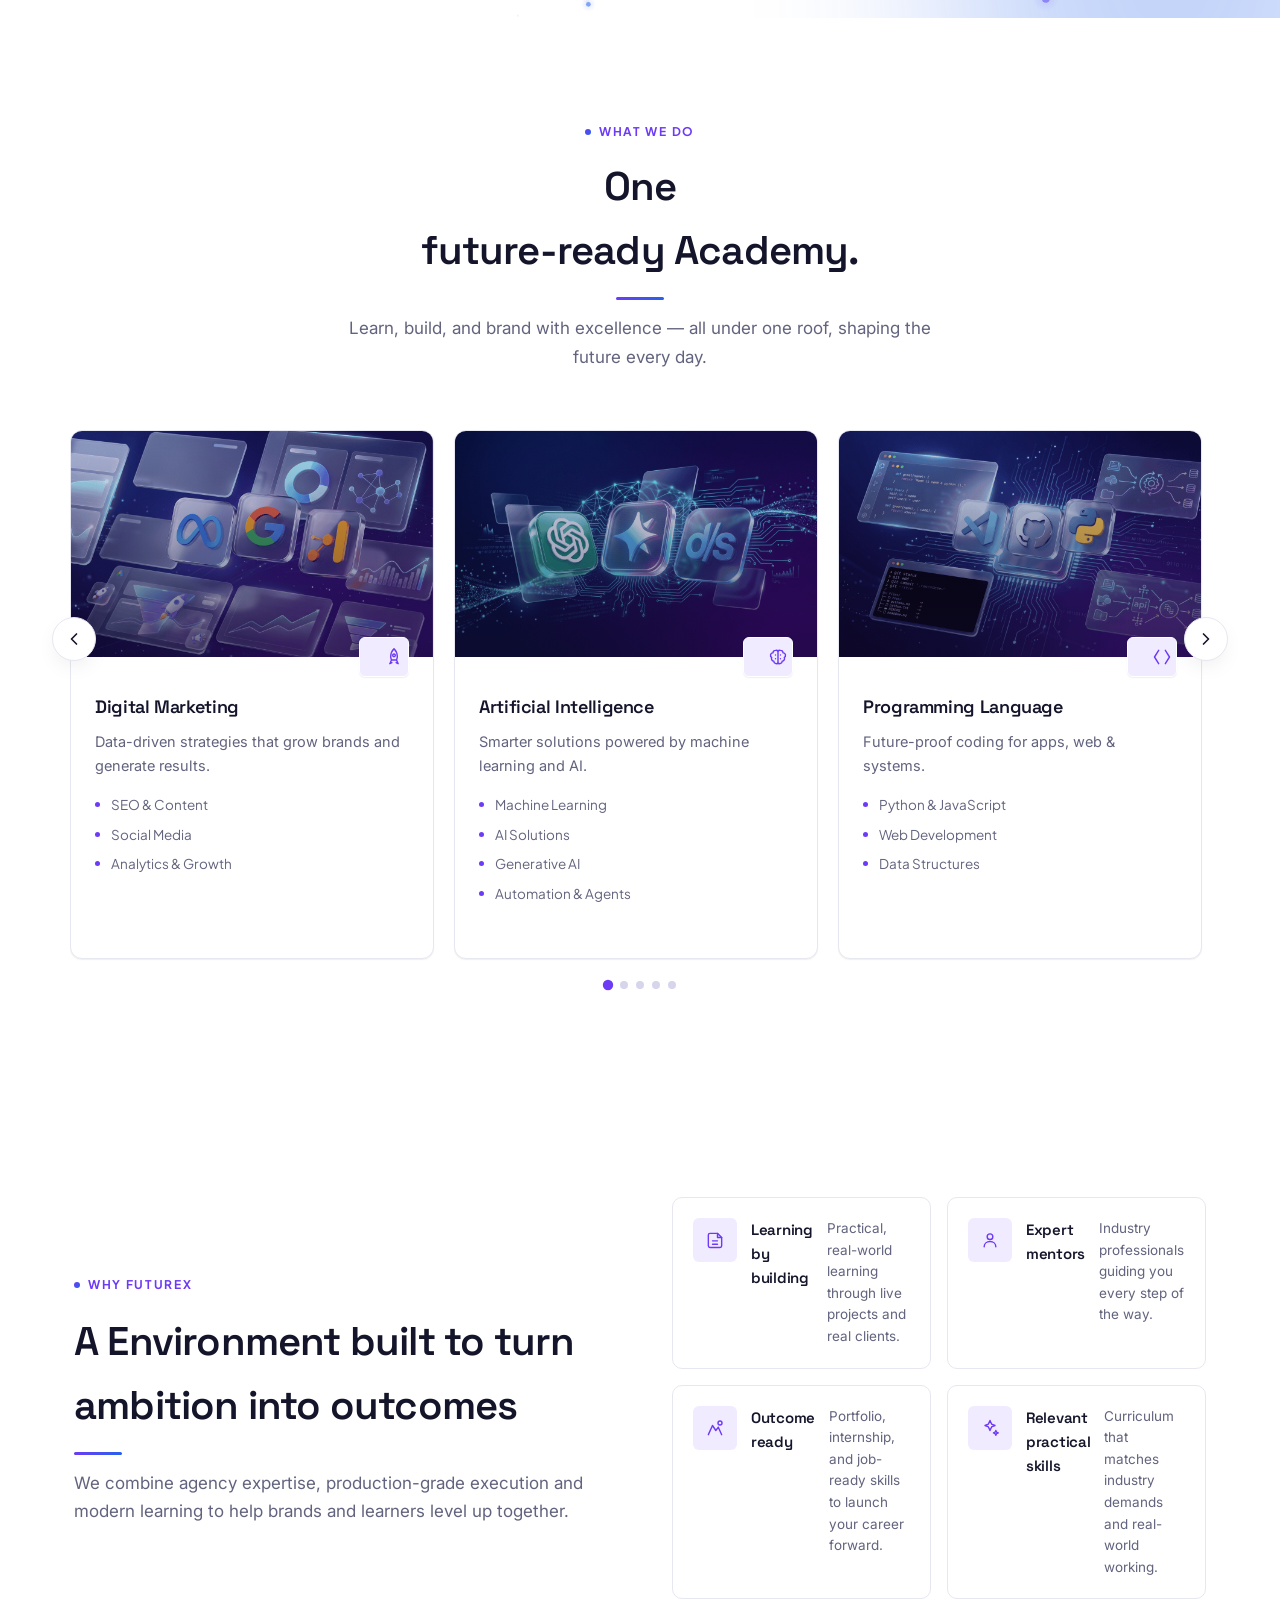
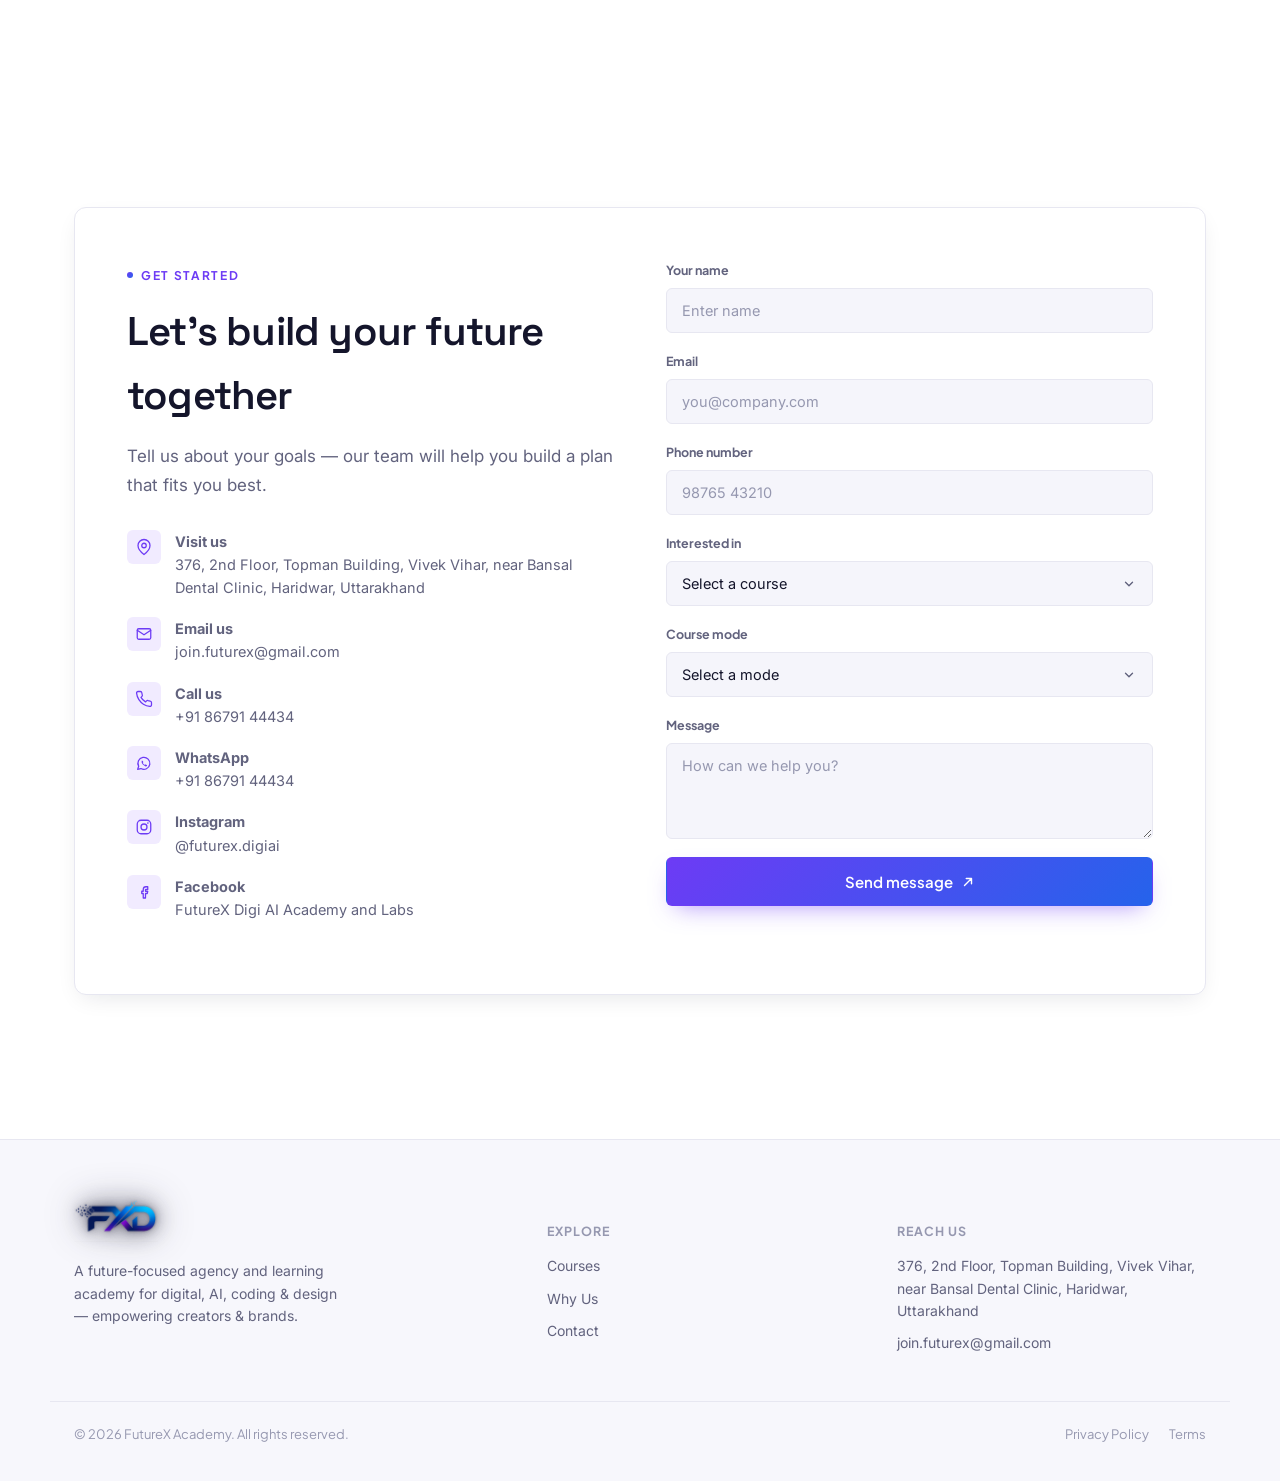
==== commit a1e23f0d: "dd" ====
--- a/index.html
+++ b/index.html
@@ -130,7 +130,7 @@
 
       <div class="carousel__track" id="disciplineGrid">
       <article class="card reveal" style="--d:0">
-        <div class="card__art"><img src="assets/images/site-photos/card-digital-marketing-16x10.jpg" alt="Digital marketing campaign visual" loading="lazy"></div>
+        <div class="card__art"><img src="assets/images/site-photos/card-digital-marketing-16x10.png" alt="Digital marketing campaign visual" loading="lazy"></div>
         <div class="card__icon" style="--tint:#7B5CFF1f;--ic:#B6A6FF">
           <svg viewBox="0 0 24 24" width="20" height="20" fill="none" stroke="currentColor" stroke-width="1.7" stroke-linecap="round" stroke-linejoin="round"><path d="M12 2c2.5 2.5 4 5.7 4 9.5 0 2-1 4-1 4l-6 0s-1-2-1-4c0-3.8 1.5-7 4-9.5z"/><circle cx="12" cy="10" r="1.6"/><path d="M9 15.5 7 20l2.5-1.2M15 15.5l2 4.5-2.5-1.2"/></svg>
         </div>
@@ -144,7 +144,7 @@
       </article>
 
       <article class="card reveal" style="--d:1">
-        <div class="card__art"><img src="assets/images/site-photos/card-ai-16x10.jpg" alt="Artificial intelligence visual" loading="lazy"></div>
+        <div class="card__art"><img src="assets/images/site-photos/card-ai-16x10.png" alt="Artificial intelligence visual" loading="lazy"></div>
         <div class="card__icon" style="--tint:#7B5CFF1f;--ic:#B6A6FF">
           <svg viewBox="0 0 24 24" width="20" height="20" fill="none" stroke="currentColor" stroke-width="1.7" stroke-linecap="round" stroke-linejoin="round"><path d="M9 4a3 3 0 0 0-3 3 3 3 0 0 0-1.5 5.6A3 3 0 0 0 7 17a3 3 0 0 0 5 2.2A3 3 0 0 0 17 17a3 3 0 0 0 2.5-4.4A3 3 0 0 0 18 7a3 3 0 0 0-3-3 2.9 2.9 0 0 0-3 1 2.9 2.9 0 0 0-3-1z"/><path d="M9 9.5h.01M15 9.5h.01M9 14h.01M15 14h.01M12 4v16"/></svg>
         </div>
@@ -159,7 +159,7 @@
       </article>
 
       <article class="card reveal" style="--d:2">
-        <div class="card__art"><img src="assets/images/site-photos/card-programming-16x10.jpg" alt="Programming and code visual" loading="lazy"></div>
+        <div class="card__art"><img src="assets/images/site-photos/card-programming-16x10.png" alt="Programming and code visual" loading="lazy"></div>
         <div class="card__icon" style="--tint:#7B5CFF1f;--ic:#B6A6FF">
           <svg viewBox="0 0 24 24" width="20" height="20" fill="none" stroke="currentColor" stroke-width="1.7" stroke-linecap="round" stroke-linejoin="round"><path d="M8 4L3 12l5 8M16 4l5 8-5 8"/></svg>
         </div>
@@ -173,7 +173,7 @@
       </article>
 
       <article class="card reveal" style="--d:3">
-        <div class="card__art"><img src="assets/images/site-photos/card-graphic-design-16x10.jpg" alt="Graphic design poster visual" loading="lazy"></div>
+        <div class="card__art"><img src="assets/images/site-photos/card-graphic-design-16x10.png" alt="Graphic design poster visual" loading="lazy"></div>
         <div class="card__icon" style="--tint:#7B5CFF1f;--ic:#B6A6FF">
           <svg viewBox="0 0 24 24" width="20" height="20" fill="none" stroke="currentColor" stroke-width="1.7" stroke-linecap="round" stroke-linejoin="round"><path d="M12 19l7-7 3 3-7 7-3-3z"/><path d="M18 13l-1.5-7.5L2 2l3.5 14.5L13 18l5-5z"/><path d="M2 2l7.6 7.6"/><circle cx="11" cy="11" r="2"/></svg>
         </div>
@@ -187,7 +187,7 @@
       </article>
 
       <article class="card reveal" style="--d:4">
-        <div class="card__art"><img src="assets/images/site-photos/card-tally-16x10.jpg" alt="Tally Prime accounting software visual" loading="lazy"></div>
+        <div class="card__art"><img src="assets/images/site-photos/card-tally-16x10.png" alt="Tally Prime accounting software visual" loading="lazy"></div>
         <div class="card__icon" style="--tint:#7B5CFF1f;--ic:#B6A6FF">
           <svg viewBox="0 0 24 24" width="20" height="20" fill="none" stroke="currentColor" stroke-width="1.7" stroke-linecap="round" stroke-linejoin="round"><rect x="4" y="3" width="16" height="18" rx="2"/><path d="M8 8h8M8 12h8M8 16h5"/></svg>
         </div>
@@ -201,7 +201,7 @@
       </article>
 
       <article class="card reveal" style="--d:5">
-        <div class="card__art"><img src="assets/images/site-photos/card-ms-office-16x10.jpg" alt="MS Office and office automation training visual" loading="lazy"></div>
+        <div class="card__art"><img src="assets/images/site-photos/card-ms-office-16x10.png" alt="MS Office and office automation training visual" loading="lazy"></div>
         <div class="card__icon" style="--tint:#7B5CFF1f;--ic:#B6A6FF">
           <svg viewBox="0 0 24 24" width="20" height="20" fill="none" stroke="currentColor" stroke-width="1.7" stroke-linecap="round" stroke-linejoin="round"><path d="M6 3h9l5 5v13a1 1 0 0 1-1 1H6a1 1 0 0 1-1-1V4a1 1 0 0 1 1-1z"/><path d="M15 3v5h5M9 13h6M9 17h6M9 9h2"/></svg>
         </div>
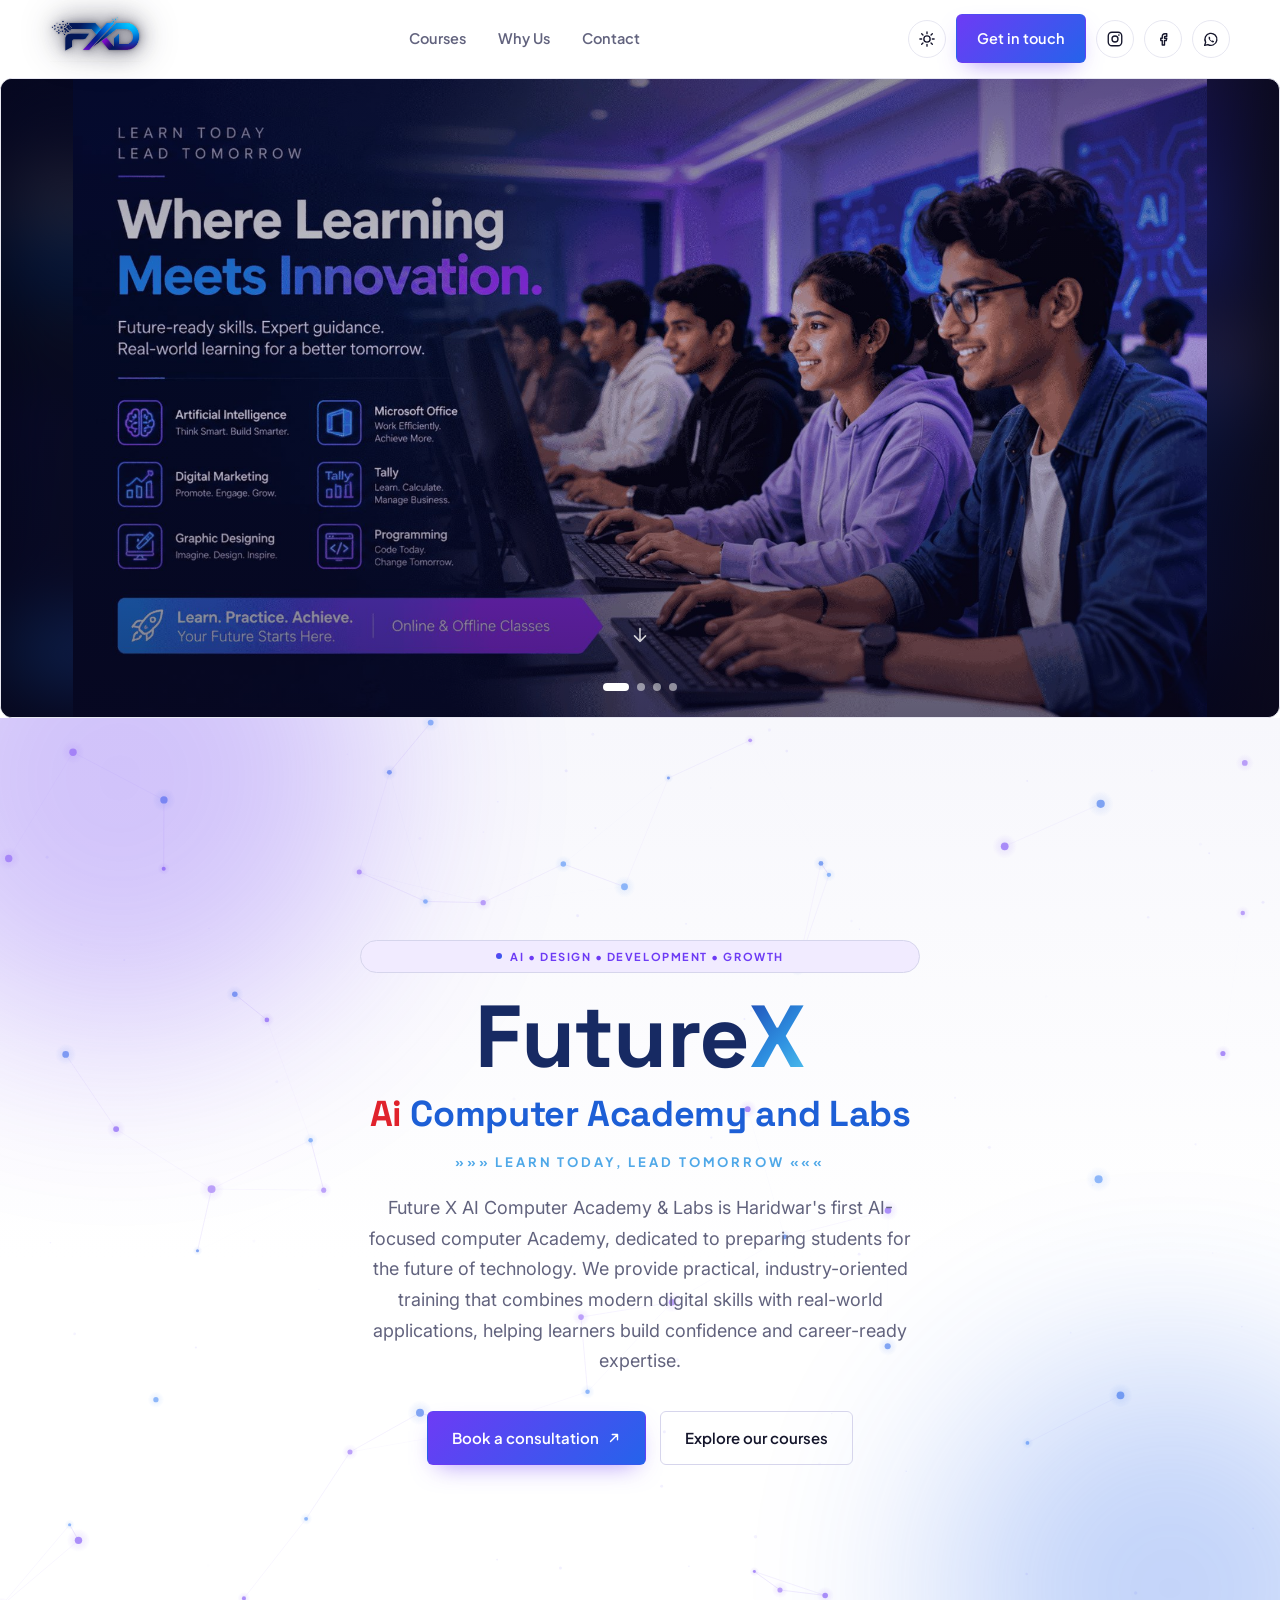
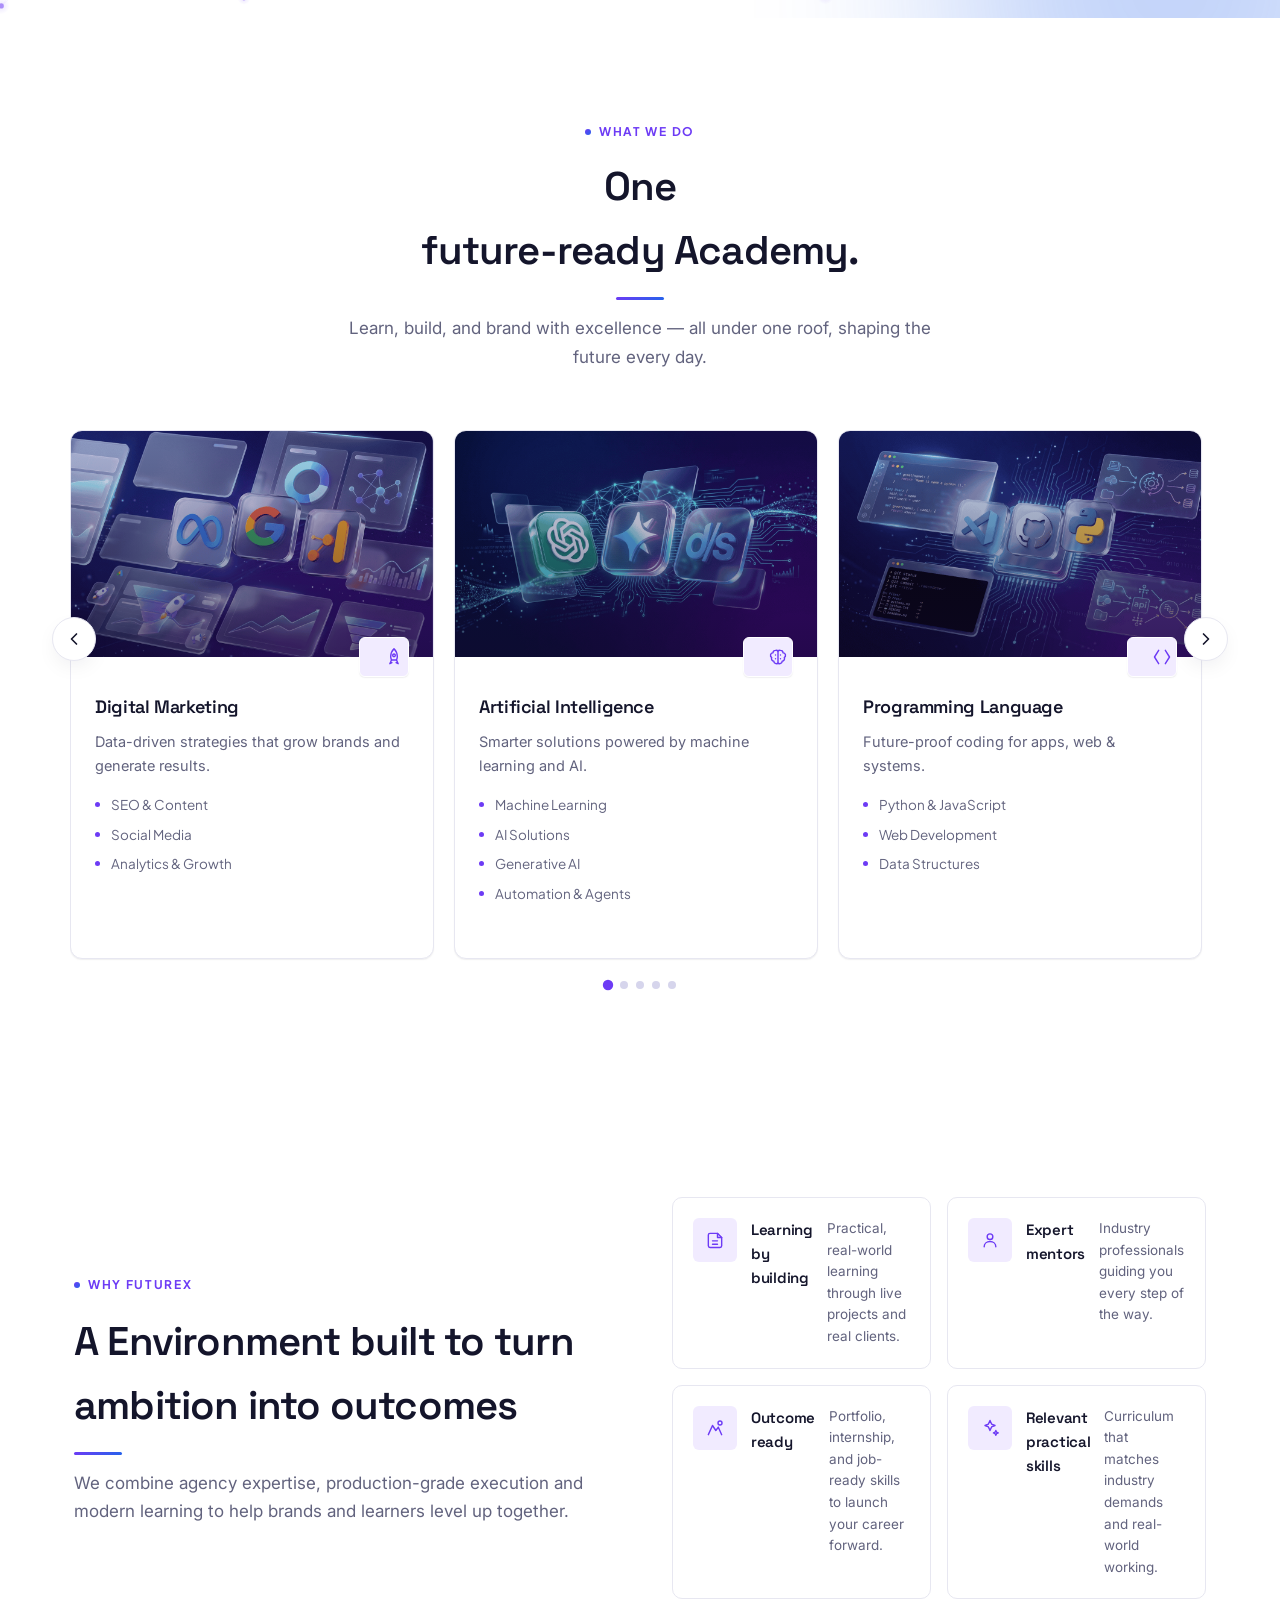
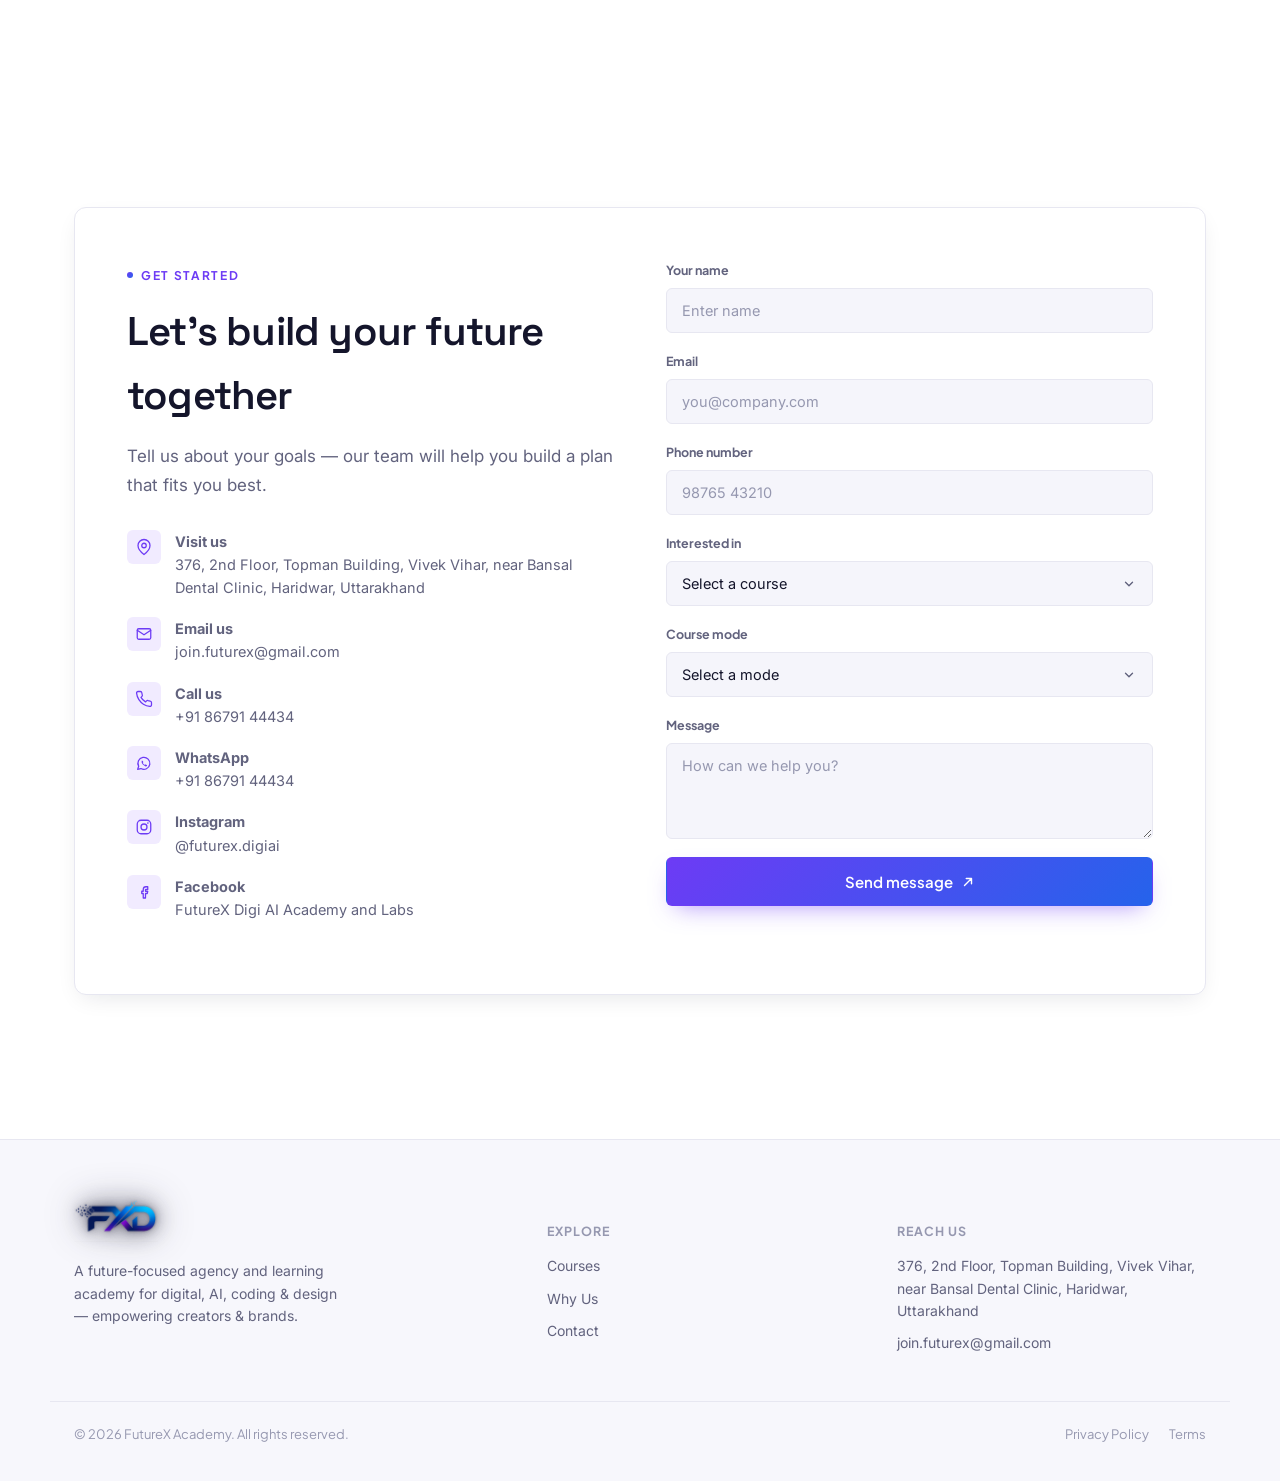
==== commit b9d0974c: "ff" ====
--- a/index.html
+++ b/index.html
@@ -217,9 +217,7 @@
       </article>
 
       <article class="card reveal" style="--d:6">
-        <div class="card__art card__art--icon" style="--tint:#7B5CFF1f;--ic:#B6A6FF">
-          <svg viewBox="0 0 24 24" width="46" height="46" fill="none" stroke="currentColor" stroke-width="1.4" stroke-linecap="round" stroke-linejoin="round"><path d="M3 3h13l5 5v13H3z"/><path d="M16 3v5h5"/><path d="M7 12h6M7 15.5h9M7 8.5h4"/><circle cx="14" cy="17.5" r="2.1"/><path d="M14 15.4v.6M14 18.5v.6M16.1 17.5h-.6M12.5 17.5h-.6"/></svg>
-        </div>
+        <div class="card__art"><img src="assets/images/site-photos/card-autocad-16x10.png" alt="AutoCAD 2D drafting and 3D modeling visual" loading="lazy"></div>
         <div class="card__icon" style="--tint:#7B5CFF1f;--ic:#B6A6FF">
           <svg viewBox="0 0 24 24" width="20" height="20" fill="none" stroke="currentColor" stroke-width="1.7" stroke-linecap="round" stroke-linejoin="round"><path d="M4 4h16v16H4z"/><path d="M4 9h16M9 4v16"/></svg>
         </div>
